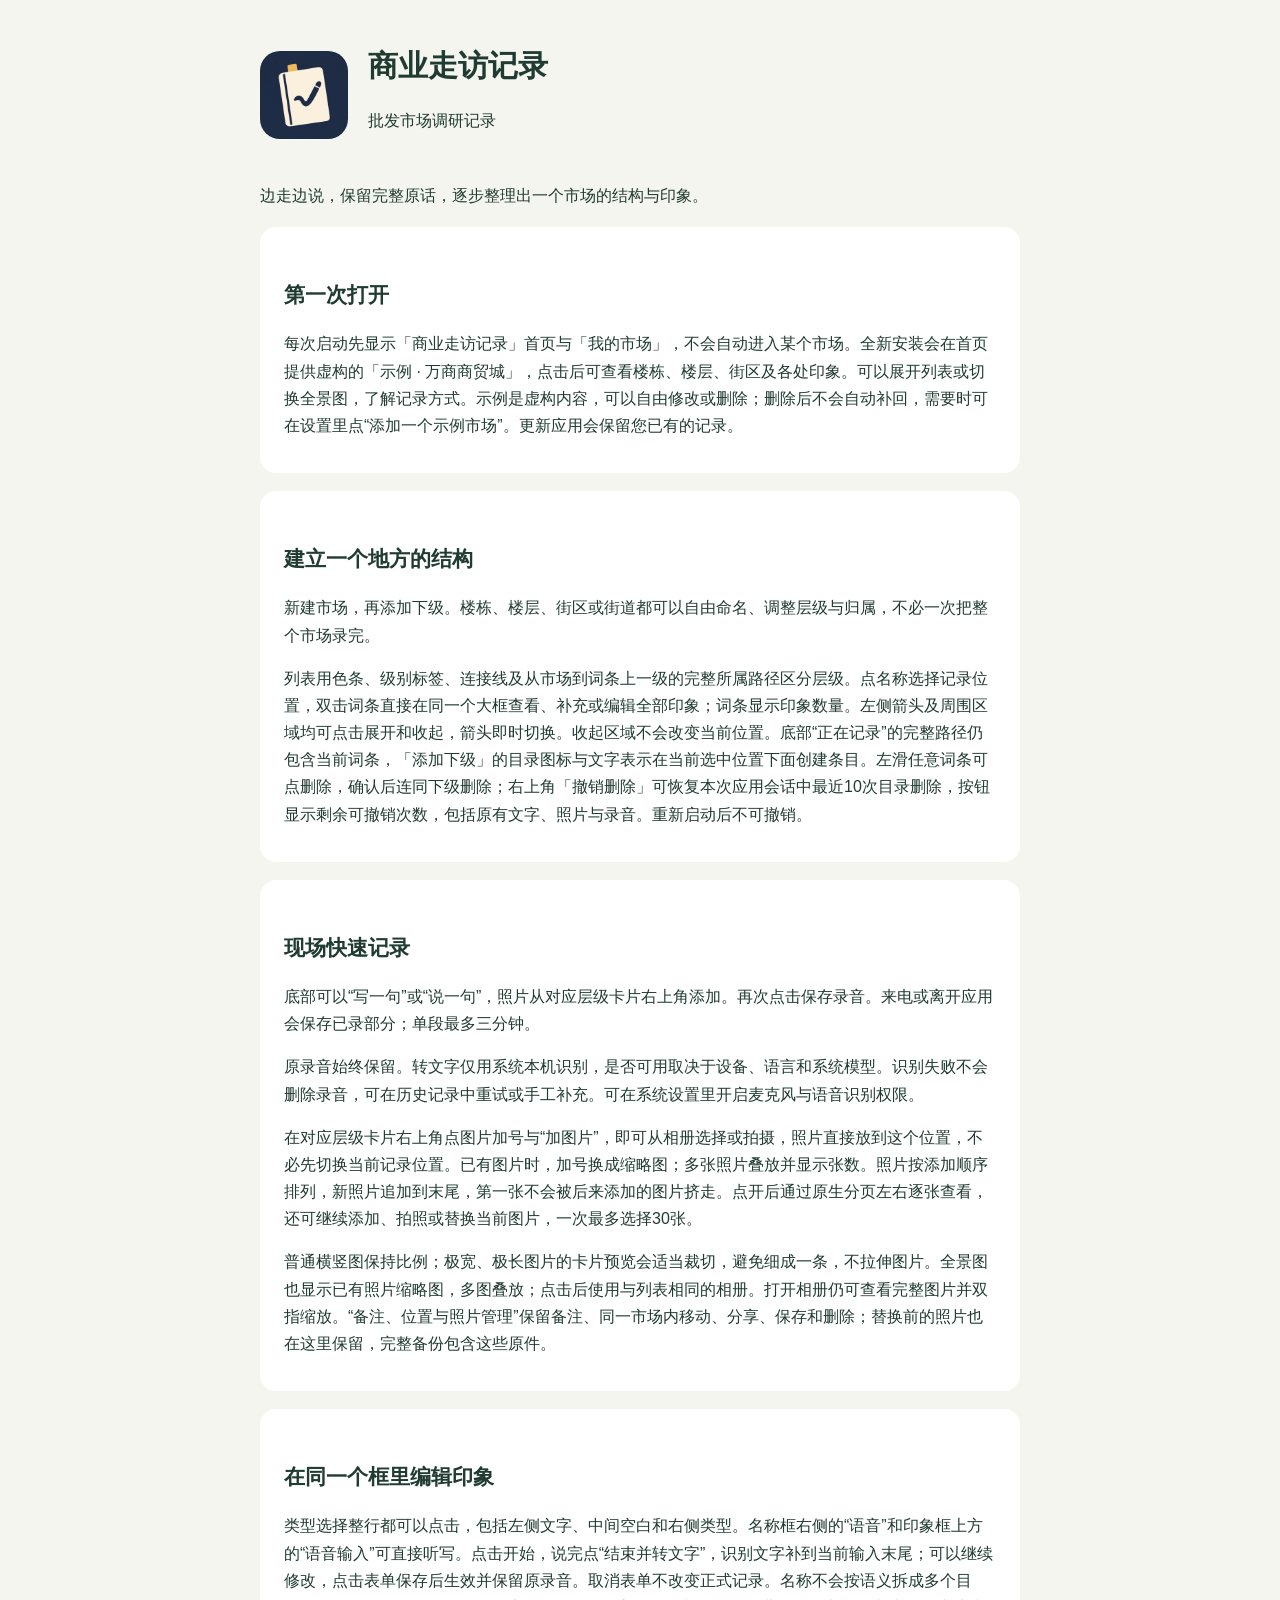
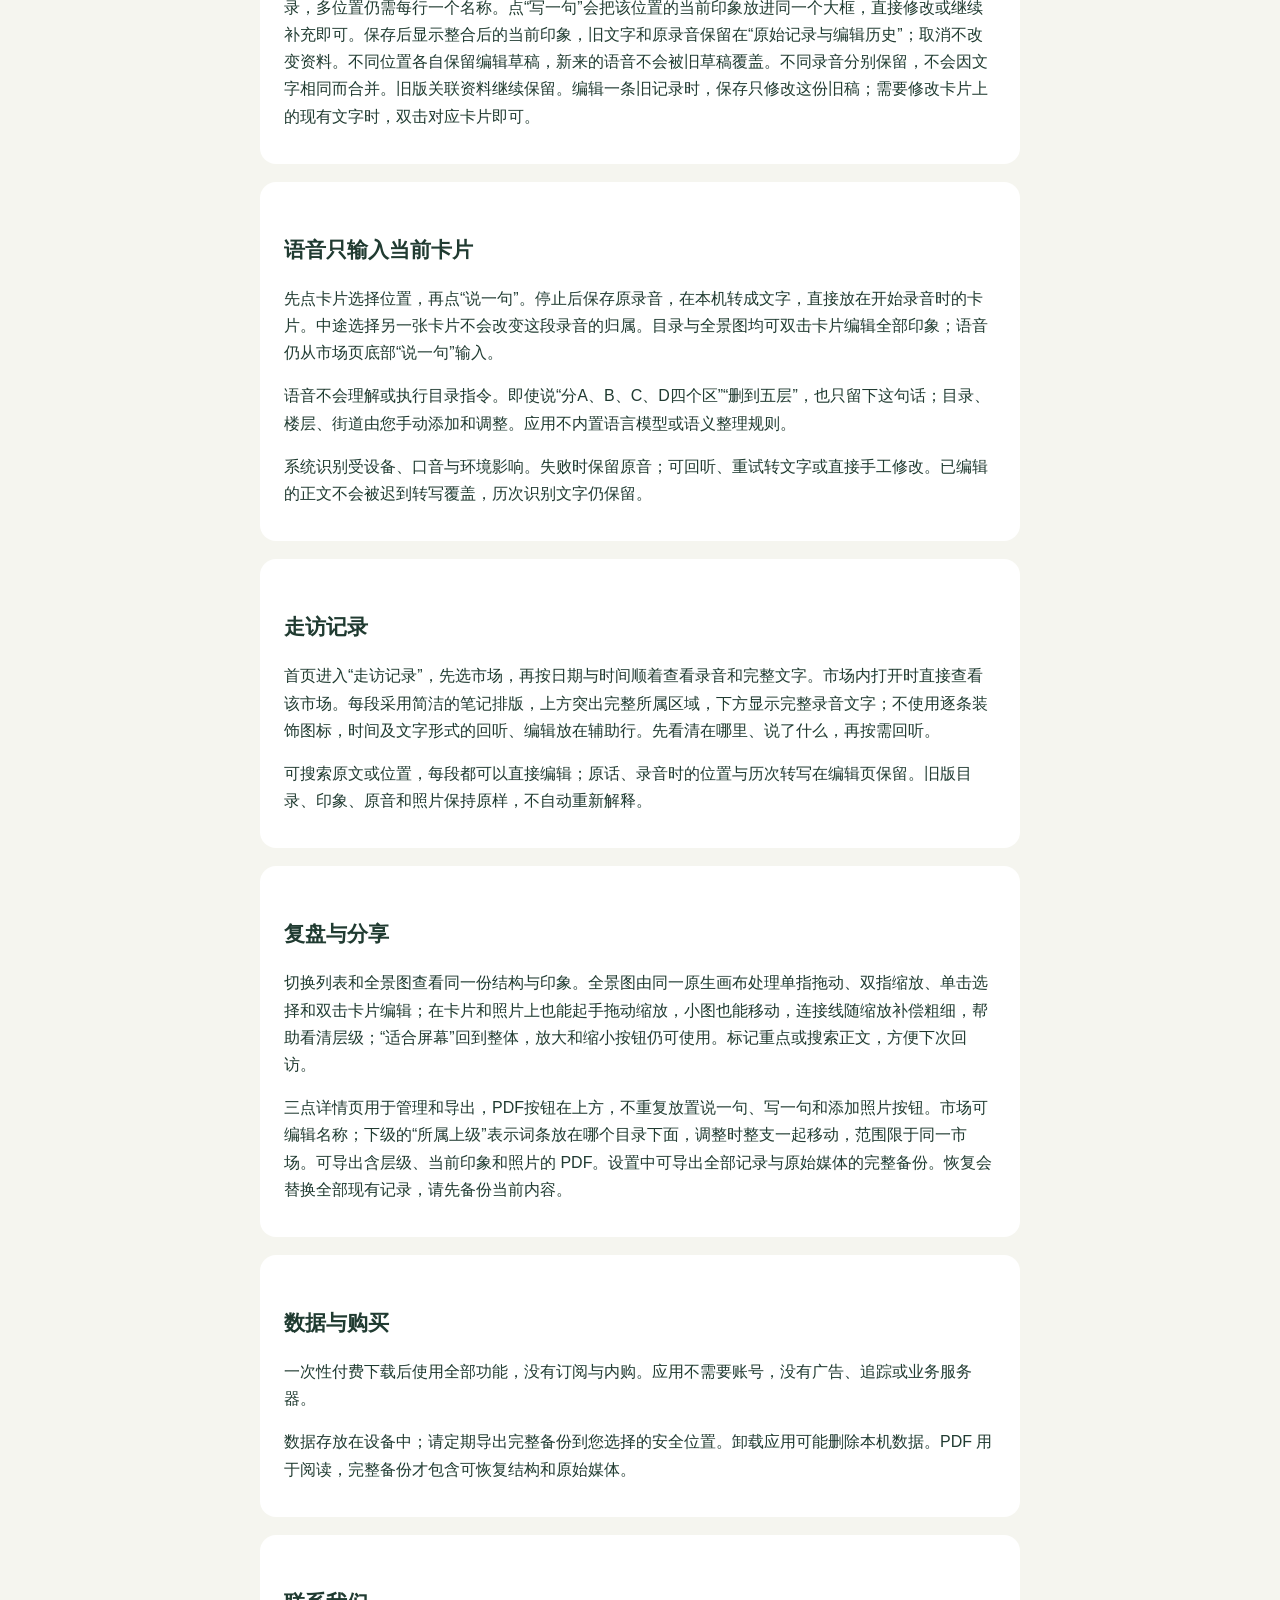
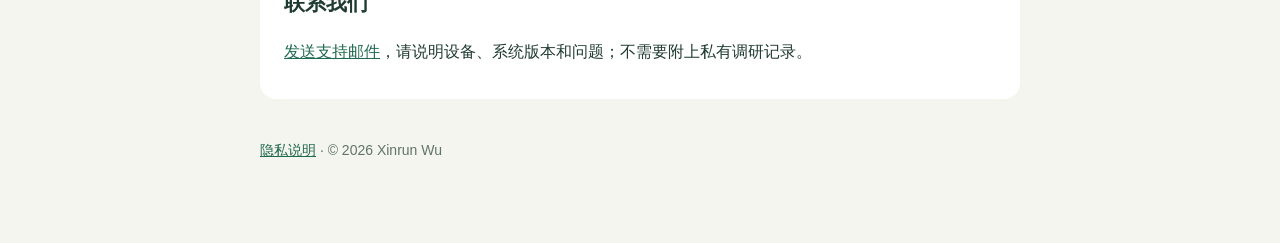
==== index.html @ 869dc079 "补充名称与印象表单语音输入说明" ====
<!doctype html><html lang="zh-Hans"><head><meta charset="utf-8"><meta name="viewport" content="width=device-width,initial-scale=1"><title>商业走访记录 — 使用帮助</title><link rel="icon" type="image/png" href="icon.png?v=29"><link rel="stylesheet" href="style.css"></head><body><header><img src="icon.png?v=29" alt="商业走访记录图标"><div><h1>商业走访记录</h1><p>批发市场调研记录</p></div></header><p>边走边说，保留完整原话，逐步整理出一个市场的结构与印象。</p><section><h2>第一次打开</h2><p>每次启动先显示「商业走访记录」首页与「我的市场」，不会自动进入某个市场。全新安装会在首页提供虚构的「示例 · 万商商贸城」，点击后可查看楼栋、楼层、街区及各处印象。可以展开列表或切换全景图，了解记录方式。示例是虚构内容，可以自由修改或删除；删除后不会自动补回，需要时可在设置里点“添加一个示例市场”。更新应用会保留您已有的记录。</p></section><section><h2>建立一个地方的结构</h2><p>新建市场，再添加下级。楼栋、楼层、街区或街道都可以自由命名、调整层级与归属，不必一次把整个市场录完。</p><p>列表用色条、级别标签、连接线及从市场到词条上一级的完整所属路径区分层级。点名称选择记录位置，双击词条直接在同一个大框查看、补充或编辑全部印象；词条显示印象数量。左侧箭头及周围区域均可点击展开和收起，箭头即时切换。收起区域不会改变当前位置。底部“正在记录”的完整路径仍包含当前词条，「添加下级」的目录图标与文字表示在当前选中位置下面创建条目。左滑任意词条可点删除，确认后连同下级删除；右上角「撤销删除」可恢复本次应用会话中最近10次目录删除，按钮显示剩余可撤销次数，包括原有文字、照片与录音。重新启动后不可撤销。</p></section><section><h2>现场快速记录</h2><p>底部可以“写一句”或“说一句”，照片从对应层级卡片右上角添加。再次点击保存录音。来电或离开应用会保存已录部分；单段最多三分钟。</p><p>原录音始终保留。转文字仅用系统本机识别，是否可用取决于设备、语言和系统模型。识别失败不会删除录音，可在历史记录中重试或手工补充。可在系统设置里开启麦克风与语音识别权限。</p><p>在对应层级卡片右上角点图片加号与“加图片”，即可从相册选择或拍摄，照片直接放到这个位置，不必先切换当前记录位置。已有图片时，加号换成缩略图；多张照片叠放并显示张数。照片按添加顺序排列，新照片追加到末尾，第一张不会被后来添加的图片挤走。点开后通过原生分页左右逐张查看，还可继续添加、拍照或替换当前图片，一次最多选择30张。</p><p>普通横竖图保持比例；极宽、极长图片的卡片预览会适当裁切，避免细成一条，不拉伸图片。全景图也显示已有照片缩略图，多图叠放；点击后使用与列表相同的相册。打开相册仍可查看完整图片并双指缩放。“备注、位置与照片管理”保留备注、同一市场内移动、分享、保存和删除；替换前的照片也在这里保留，完整备份包含这些原件。</p></section><section><h2>在同一个框里编辑印象</h2><p>类型选择整行都可以点击，包括左侧文字、中间空白和右侧类型。名称框右侧的“语音”和印象框上方的“语音输入”可直接听写。点击开始，说完点“结束并转文字”，识别文字补到当前输入末尾；可以继续修改，点击表单保存后生效并保留原录音。取消表单不改变正式记录。名称不会按语义拆成多个目录，多位置仍需每行一个名称。点“写一句”会把该位置的当前印象放进同一个大框，直接修改或继续补充即可。保存后显示整合后的当前印象，旧文字和原录音保留在“原始记录与编辑历史”；取消不改变资料。不同位置各自保留编辑草稿，新来的语音不会被旧草稿覆盖。不同录音分别保留，不会因文字相同而合并。旧版关联资料继续保留。编辑一条旧记录时，保存只修改这份旧稿；需要修改卡片上的现有文字时，双击对应卡片即可。</p></section><section><h2>语音只输入当前卡片</h2><p>先点卡片选择位置，再点“说一句”。停止后保存原录音，在本机转成文字，直接放在开始录音时的卡片。中途选择另一张卡片不会改变这段录音的归属。目录与全景图均可双击卡片编辑全部印象；语音仍从市场页底部“说一句”输入。</p><p>语音不会理解或执行目录指令。即使说“分A、B、C、D四个区”“删到五层”，也只留下这句话；目录、楼层、街道由您手动添加和调整。应用不内置语言模型或语义整理规则。</p><p>系统识别受设备、口音与环境影响。失败时保留原音；可回听、重试转文字或直接手工修改。已编辑的正文不会被迟到转写覆盖，历次识别文字仍保留。</p></section><section><h2>走访记录</h2><p>首页进入“走访记录”，先选市场，再按日期与时间顺着查看录音和完整文字。市场内打开时直接查看该市场。每段采用简洁的笔记排版，上方突出完整所属区域，下方显示完整录音文字；不使用逐条装饰图标，时间及文字形式的回听、编辑放在辅助行。先看清在哪里、说了什么，再按需回听。</p><p>可搜索原文或位置，每段都可以直接编辑；原话、录音时的位置与历次转写在编辑页保留。旧版目录、印象、原音和照片保持原样，不自动重新解释。</p></section><section><h2>复盘与分享</h2><p>切换列表和全景图查看同一份结构与印象。全景图由同一原生画布处理单指拖动、双指缩放、单击选择和双击卡片编辑；在卡片和照片上也能起手拖动缩放，小图也能移动，连接线随缩放补偿粗细，帮助看清层级；“适合屏幕”回到整体，放大和缩小按钮仍可使用。标记重点或搜索正文，方便下次回访。</p><p>三点详情页用于管理和导出，PDF按钮在上方，不重复放置说一句、写一句和添加照片按钮。市场可编辑名称；下级的“所属上级”表示词条放在哪个目录下面，调整时整支一起移动，范围限于同一市场。可导出含层级、当前印象和照片的 PDF。设置中可导出全部记录与原始媒体的完整备份。恢复会替换全部现有记录，请先备份当前内容。</p></section><section><h2>数据与购买</h2><p>一次性付费下载后使用全部功能，没有订阅与内购。应用不需要账号，没有广告、追踪或业务服务器。</p><p>数据存放在设备中；请定期导出完整备份到您选择的安全位置。卸载应用可能删除本机数据。PDF 用于阅读，完整备份才包含可恢复结构和原始媒体。</p></section><section><h2>联系我们</h2><p><a href="mailto:tillywong15@gmail.com">发送支持邮件</a>，请说明设备、系统版本和问题；不需要附上私有调研记录。</p></section><footer><a href="privacy.html">隐私说明</a> · © 2026 Xinrun Wu</footer></body></html>
---- style.css ----
:root{color-scheme:light dark;font-family:-apple-system,BlinkMacSystemFont,sans-serif;line-height:1.7;color:#203b31;background:#f5f5ef}body{max-width:760px;margin:0 auto;padding:40px 24px}header{display:flex;gap:20px;align-items:center;margin-bottom:32px}img{width:88px;height:88px;border-radius:20px}h1{font-size:30px;margin:0}h2{font-size:21px;margin-top:32px}a{color:#206a4f}section{padding:18px 24px;background:#fff;border-radius:16px;margin:18px 0}footer{font-size:14px;margin:40px 0;color:#617568}@media(prefers-color-scheme:dark){:root{color:#e6eee9;background:#13231c}section{background:#21352b}a{color:#a4d9bd}footer{color:#bacbbb}}@media(max-width:400px){body{padding:26px 18px}header{gap:12px}h1{font-size:26px}section{padding:16px}}
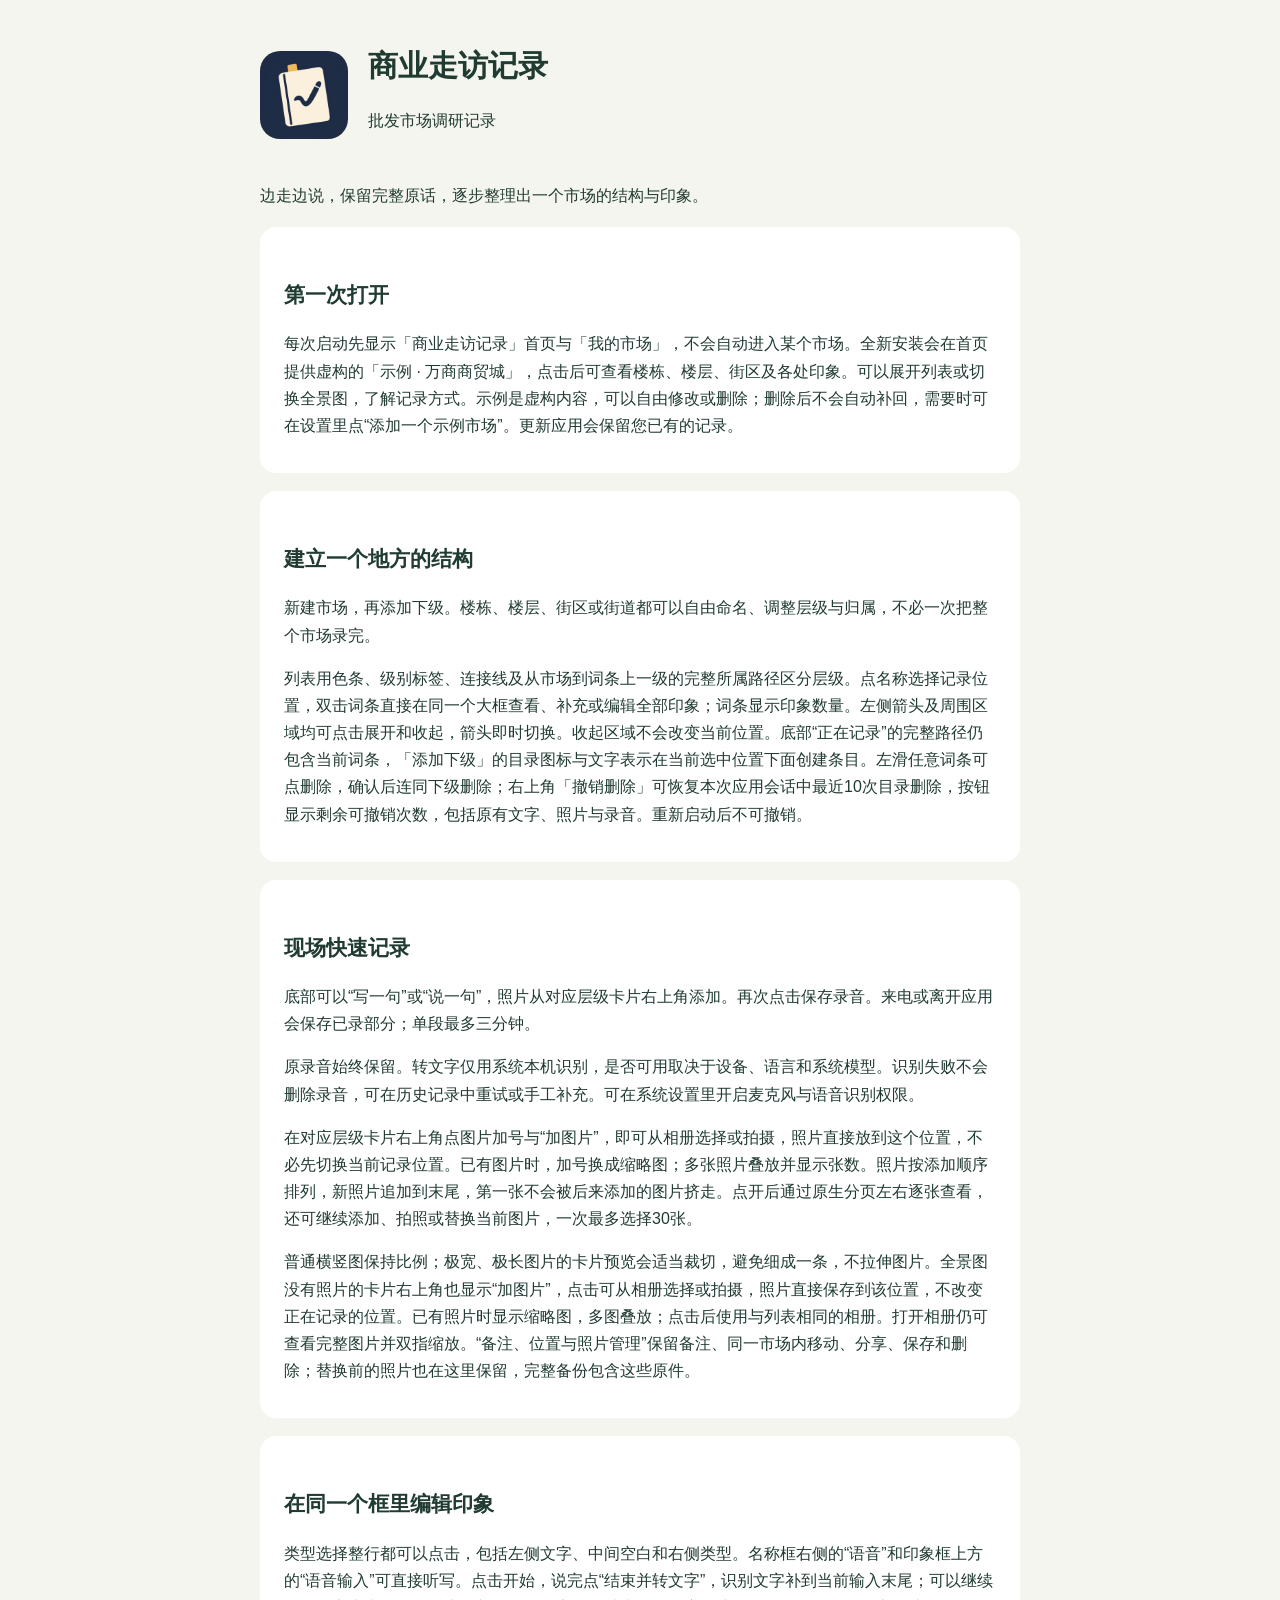
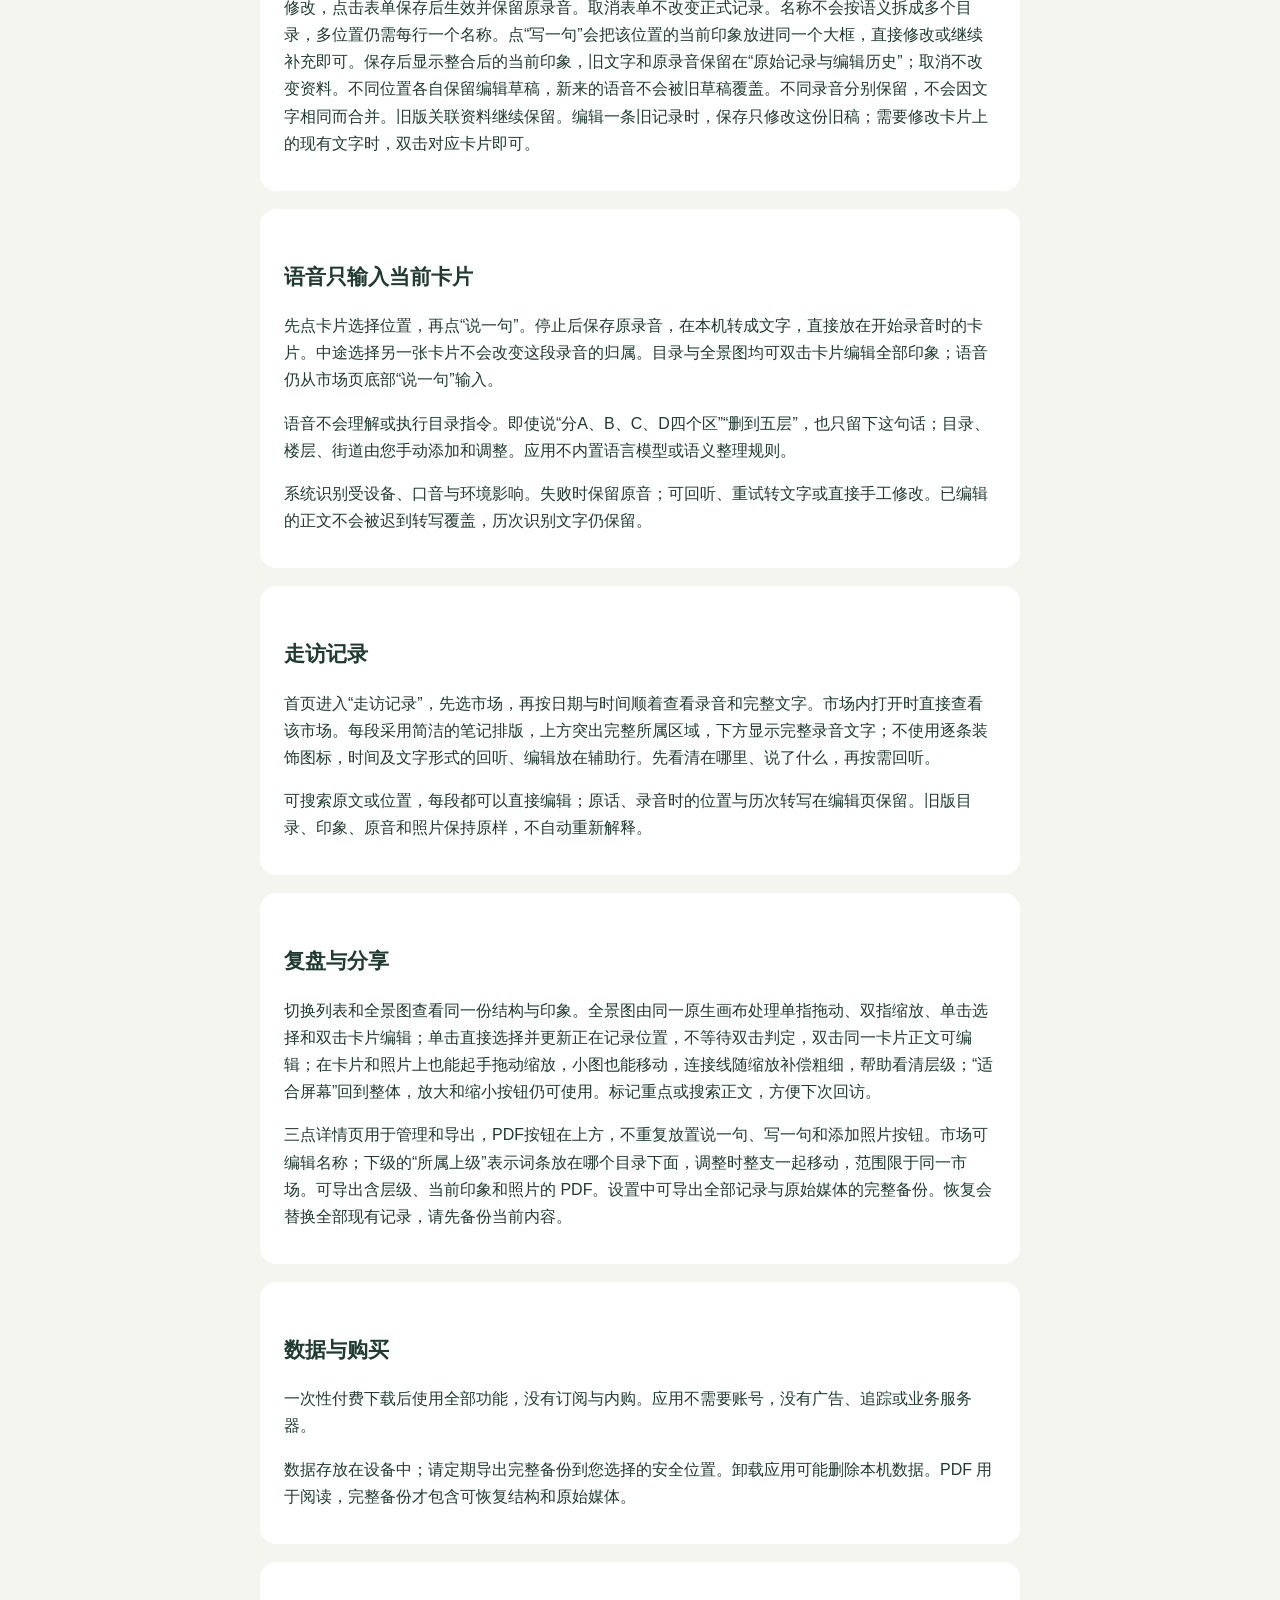
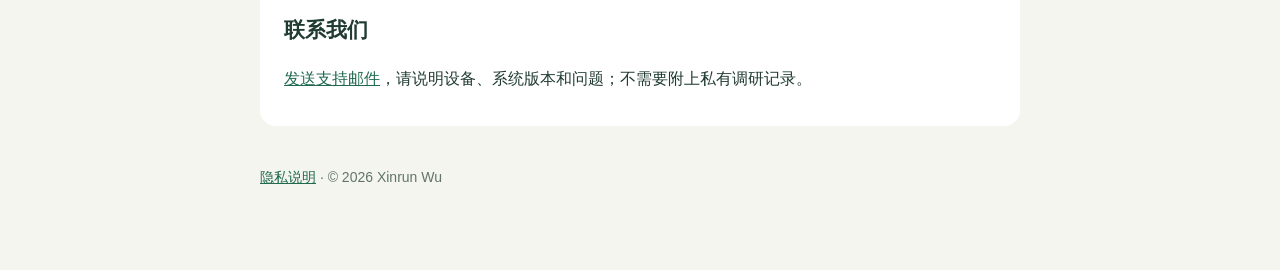
==== commit 9642b2ad: "补充全景空卡片加图与直接选择说明" ====
--- a/index.html
+++ b/index.html
@@ -1 +1 @@
-<!doctype html><html lang="zh-Hans"><head><meta charset="utf-8"><meta name="viewport" content="width=device-width,initial-scale=1"><title>商业走访记录 — 使用帮助</title><link rel="icon" type="image/png" href="icon.png?v=29"><link rel="stylesheet" href="style.css"></head><body><header><img src="icon.png?v=29" alt="商业走访记录图标"><div><h1>商业走访记录</h1><p>批发市场调研记录</p></div></header><p>边走边说，保留完整原话，逐步整理出一个市场的结构与印象。</p><section><h2>第一次打开</h2><p>每次启动先显示「商业走访记录」首页与「我的市场」，不会自动进入某个市场。全新安装会在首页提供虚构的「示例 · 万商商贸城」，点击后可查看楼栋、楼层、街区及各处印象。可以展开列表或切换全景图，了解记录方式。示例是虚构内容，可以自由修改或删除；删除后不会自动补回，需要时可在设置里点“添加一个示例市场”。更新应用会保留您已有的记录。</p></section><section><h2>建立一个地方的结构</h2><p>新建市场，再添加下级。楼栋、楼层、街区或街道都可以自由命名、调整层级与归属，不必一次把整个市场录完。</p><p>列表用色条、级别标签、连接线及从市场到词条上一级的完整所属路径区分层级。点名称选择记录位置，双击词条直接在同一个大框查看、补充或编辑全部印象；词条显示印象数量。左侧箭头及周围区域均可点击展开和收起，箭头即时切换。收起区域不会改变当前位置。底部“正在记录”的完整路径仍包含当前词条，「添加下级」的目录图标与文字表示在当前选中位置下面创建条目。左滑任意词条可点删除，确认后连同下级删除；右上角「撤销删除」可恢复本次应用会话中最近10次目录删除，按钮显示剩余可撤销次数，包括原有文字、照片与录音。重新启动后不可撤销。</p></section><section><h2>现场快速记录</h2><p>底部可以“写一句”或“说一句”，照片从对应层级卡片右上角添加。再次点击保存录音。来电或离开应用会保存已录部分；单段最多三分钟。</p><p>原录音始终保留。转文字仅用系统本机识别，是否可用取决于设备、语言和系统模型。识别失败不会删除录音，可在历史记录中重试或手工补充。可在系统设置里开启麦克风与语音识别权限。</p><p>在对应层级卡片右上角点图片加号与“加图片”，即可从相册选择或拍摄，照片直接放到这个位置，不必先切换当前记录位置。已有图片时，加号换成缩略图；多张照片叠放并显示张数。照片按添加顺序排列，新照片追加到末尾，第一张不会被后来添加的图片挤走。点开后通过原生分页左右逐张查看，还可继续添加、拍照或替换当前图片，一次最多选择30张。</p><p>普通横竖图保持比例；极宽、极长图片的卡片预览会适当裁切，避免细成一条，不拉伸图片。全景图也显示已有照片缩略图，多图叠放；点击后使用与列表相同的相册。打开相册仍可查看完整图片并双指缩放。“备注、位置与照片管理”保留备注、同一市场内移动、分享、保存和删除；替换前的照片也在这里保留，完整备份包含这些原件。</p></section><section><h2>在同一个框里编辑印象</h2><p>类型选择整行都可以点击，包括左侧文字、中间空白和右侧类型。名称框右侧的“语音”和印象框上方的“语音输入”可直接听写。点击开始，说完点“结束并转文字”，识别文字补到当前输入末尾；可以继续修改，点击表单保存后生效并保留原录音。取消表单不改变正式记录。名称不会按语义拆成多个目录，多位置仍需每行一个名称。点“写一句”会把该位置的当前印象放进同一个大框，直接修改或继续补充即可。保存后显示整合后的当前印象，旧文字和原录音保留在“原始记录与编辑历史”；取消不改变资料。不同位置各自保留编辑草稿，新来的语音不会被旧草稿覆盖。不同录音分别保留，不会因文字相同而合并。旧版关联资料继续保留。编辑一条旧记录时，保存只修改这份旧稿；需要修改卡片上的现有文字时，双击对应卡片即可。</p></section><section><h2>语音只输入当前卡片</h2><p>先点卡片选择位置，再点“说一句”。停止后保存原录音，在本机转成文字，直接放在开始录音时的卡片。中途选择另一张卡片不会改变这段录音的归属。目录与全景图均可双击卡片编辑全部印象；语音仍从市场页底部“说一句”输入。</p><p>语音不会理解或执行目录指令。即使说“分A、B、C、D四个区”“删到五层”，也只留下这句话；目录、楼层、街道由您手动添加和调整。应用不内置语言模型或语义整理规则。</p><p>系统识别受设备、口音与环境影响。失败时保留原音；可回听、重试转文字或直接手工修改。已编辑的正文不会被迟到转写覆盖，历次识别文字仍保留。</p></section><section><h2>走访记录</h2><p>首页进入“走访记录”，先选市场，再按日期与时间顺着查看录音和完整文字。市场内打开时直接查看该市场。每段采用简洁的笔记排版，上方突出完整所属区域，下方显示完整录音文字；不使用逐条装饰图标，时间及文字形式的回听、编辑放在辅助行。先看清在哪里、说了什么，再按需回听。</p><p>可搜索原文或位置，每段都可以直接编辑；原话、录音时的位置与历次转写在编辑页保留。旧版目录、印象、原音和照片保持原样，不自动重新解释。</p></section><section><h2>复盘与分享</h2><p>切换列表和全景图查看同一份结构与印象。全景图由同一原生画布处理单指拖动、双指缩放、单击选择和双击卡片编辑；在卡片和照片上也能起手拖动缩放，小图也能移动，连接线随缩放补偿粗细，帮助看清层级；“适合屏幕”回到整体，放大和缩小按钮仍可使用。标记重点或搜索正文，方便下次回访。</p><p>三点详情页用于管理和导出，PDF按钮在上方，不重复放置说一句、写一句和添加照片按钮。市场可编辑名称；下级的“所属上级”表示词条放在哪个目录下面，调整时整支一起移动，范围限于同一市场。可导出含层级、当前印象和照片的 PDF。设置中可导出全部记录与原始媒体的完整备份。恢复会替换全部现有记录，请先备份当前内容。</p></section><section><h2>数据与购买</h2><p>一次性付费下载后使用全部功能，没有订阅与内购。应用不需要账号，没有广告、追踪或业务服务器。</p><p>数据存放在设备中；请定期导出完整备份到您选择的安全位置。卸载应用可能删除本机数据。PDF 用于阅读，完整备份才包含可恢复结构和原始媒体。</p></section><section><h2>联系我们</h2><p><a href="mailto:tillywong15@gmail.com">发送支持邮件</a>，请说明设备、系统版本和问题；不需要附上私有调研记录。</p></section><footer><a href="privacy.html">隐私说明</a> · © 2026 Xinrun Wu</footer></body></html>
+<!doctype html><html lang="zh-Hans"><head><meta charset="utf-8"><meta name="viewport" content="width=device-width,initial-scale=1"><title>商业走访记录 — 使用帮助</title><link rel="icon" type="image/png" href="icon.png?v=29"><link rel="stylesheet" href="style.css"></head><body><header><img src="icon.png?v=29" alt="商业走访记录图标"><div><h1>商业走访记录</h1><p>批发市场调研记录</p></div></header><p>边走边说，保留完整原话，逐步整理出一个市场的结构与印象。</p><section><h2>第一次打开</h2><p>每次启动先显示「商业走访记录」首页与「我的市场」，不会自动进入某个市场。全新安装会在首页提供虚构的「示例 · 万商商贸城」，点击后可查看楼栋、楼层、街区及各处印象。可以展开列表或切换全景图，了解记录方式。示例是虚构内容，可以自由修改或删除；删除后不会自动补回，需要时可在设置里点“添加一个示例市场”。更新应用会保留您已有的记录。</p></section><section><h2>建立一个地方的结构</h2><p>新建市场，再添加下级。楼栋、楼层、街区或街道都可以自由命名、调整层级与归属，不必一次把整个市场录完。</p><p>列表用色条、级别标签、连接线及从市场到词条上一级的完整所属路径区分层级。点名称选择记录位置，双击词条直接在同一个大框查看、补充或编辑全部印象；词条显示印象数量。左侧箭头及周围区域均可点击展开和收起，箭头即时切换。收起区域不会改变当前位置。底部“正在记录”的完整路径仍包含当前词条，「添加下级」的目录图标与文字表示在当前选中位置下面创建条目。左滑任意词条可点删除，确认后连同下级删除；右上角「撤销删除」可恢复本次应用会话中最近10次目录删除，按钮显示剩余可撤销次数，包括原有文字、照片与录音。重新启动后不可撤销。</p></section><section><h2>现场快速记录</h2><p>底部可以“写一句”或“说一句”，照片从对应层级卡片右上角添加。再次点击保存录音。来电或离开应用会保存已录部分；单段最多三分钟。</p><p>原录音始终保留。转文字仅用系统本机识别，是否可用取决于设备、语言和系统模型。识别失败不会删除录音，可在历史记录中重试或手工补充。可在系统设置里开启麦克风与语音识别权限。</p><p>在对应层级卡片右上角点图片加号与“加图片”，即可从相册选择或拍摄，照片直接放到这个位置，不必先切换当前记录位置。已有图片时，加号换成缩略图；多张照片叠放并显示张数。照片按添加顺序排列，新照片追加到末尾，第一张不会被后来添加的图片挤走。点开后通过原生分页左右逐张查看，还可继续添加、拍照或替换当前图片，一次最多选择30张。</p><p>普通横竖图保持比例；极宽、极长图片的卡片预览会适当裁切，避免细成一条，不拉伸图片。全景图没有照片的卡片右上角也显示“加图片”，点击可从相册选择或拍摄，照片直接保存到该位置，不改变正在记录的位置。已有照片时显示缩略图，多图叠放；点击后使用与列表相同的相册。打开相册仍可查看完整图片并双指缩放。“备注、位置与照片管理”保留备注、同一市场内移动、分享、保存和删除；替换前的照片也在这里保留，完整备份包含这些原件。</p></section><section><h2>在同一个框里编辑印象</h2><p>类型选择整行都可以点击，包括左侧文字、中间空白和右侧类型。名称框右侧的“语音”和印象框上方的“语音输入”可直接听写。点击开始，说完点“结束并转文字”，识别文字补到当前输入末尾；可以继续修改，点击表单保存后生效并保留原录音。取消表单不改变正式记录。名称不会按语义拆成多个目录，多位置仍需每行一个名称。点“写一句”会把该位置的当前印象放进同一个大框，直接修改或继续补充即可。保存后显示整合后的当前印象，旧文字和原录音保留在“原始记录与编辑历史”；取消不改变资料。不同位置各自保留编辑草稿，新来的语音不会被旧草稿覆盖。不同录音分别保留，不会因文字相同而合并。旧版关联资料继续保留。编辑一条旧记录时，保存只修改这份旧稿；需要修改卡片上的现有文字时，双击对应卡片即可。</p></section><section><h2>语音只输入当前卡片</h2><p>先点卡片选择位置，再点“说一句”。停止后保存原录音，在本机转成文字，直接放在开始录音时的卡片。中途选择另一张卡片不会改变这段录音的归属。目录与全景图均可双击卡片编辑全部印象；语音仍从市场页底部“说一句”输入。</p><p>语音不会理解或执行目录指令。即使说“分A、B、C、D四个区”“删到五层”，也只留下这句话；目录、楼层、街道由您手动添加和调整。应用不内置语言模型或语义整理规则。</p><p>系统识别受设备、口音与环境影响。失败时保留原音；可回听、重试转文字或直接手工修改。已编辑的正文不会被迟到转写覆盖，历次识别文字仍保留。</p></section><section><h2>走访记录</h2><p>首页进入“走访记录”，先选市场，再按日期与时间顺着查看录音和完整文字。市场内打开时直接查看该市场。每段采用简洁的笔记排版，上方突出完整所属区域，下方显示完整录音文字；不使用逐条装饰图标，时间及文字形式的回听、编辑放在辅助行。先看清在哪里、说了什么，再按需回听。</p><p>可搜索原文或位置，每段都可以直接编辑；原话、录音时的位置与历次转写在编辑页保留。旧版目录、印象、原音和照片保持原样，不自动重新解释。</p></section><section><h2>复盘与分享</h2><p>切换列表和全景图查看同一份结构与印象。全景图由同一原生画布处理单指拖动、双指缩放、单击选择和双击卡片编辑；单击直接选择并更新正在记录位置，不等待双击判定，双击同一卡片正文可编辑；在卡片和照片上也能起手拖动缩放，小图也能移动，连接线随缩放补偿粗细，帮助看清层级；“适合屏幕”回到整体，放大和缩小按钮仍可使用。标记重点或搜索正文，方便下次回访。</p><p>三点详情页用于管理和导出，PDF按钮在上方，不重复放置说一句、写一句和添加照片按钮。市场可编辑名称；下级的“所属上级”表示词条放在哪个目录下面，调整时整支一起移动，范围限于同一市场。可导出含层级、当前印象和照片的 PDF。设置中可导出全部记录与原始媒体的完整备份。恢复会替换全部现有记录，请先备份当前内容。</p></section><section><h2>数据与购买</h2><p>一次性付费下载后使用全部功能，没有订阅与内购。应用不需要账号，没有广告、追踪或业务服务器。</p><p>数据存放在设备中；请定期导出完整备份到您选择的安全位置。卸载应用可能删除本机数据。PDF 用于阅读，完整备份才包含可恢复结构和原始媒体。</p></section><section><h2>联系我们</h2><p><a href="mailto:tillywong15@gmail.com">发送支持邮件</a>，请说明设备、系统版本和问题；不需要附上私有调研记录。</p></section><footer><a href="privacy.html">隐私说明</a> · © 2026 Xinrun Wu</footer></body></html>
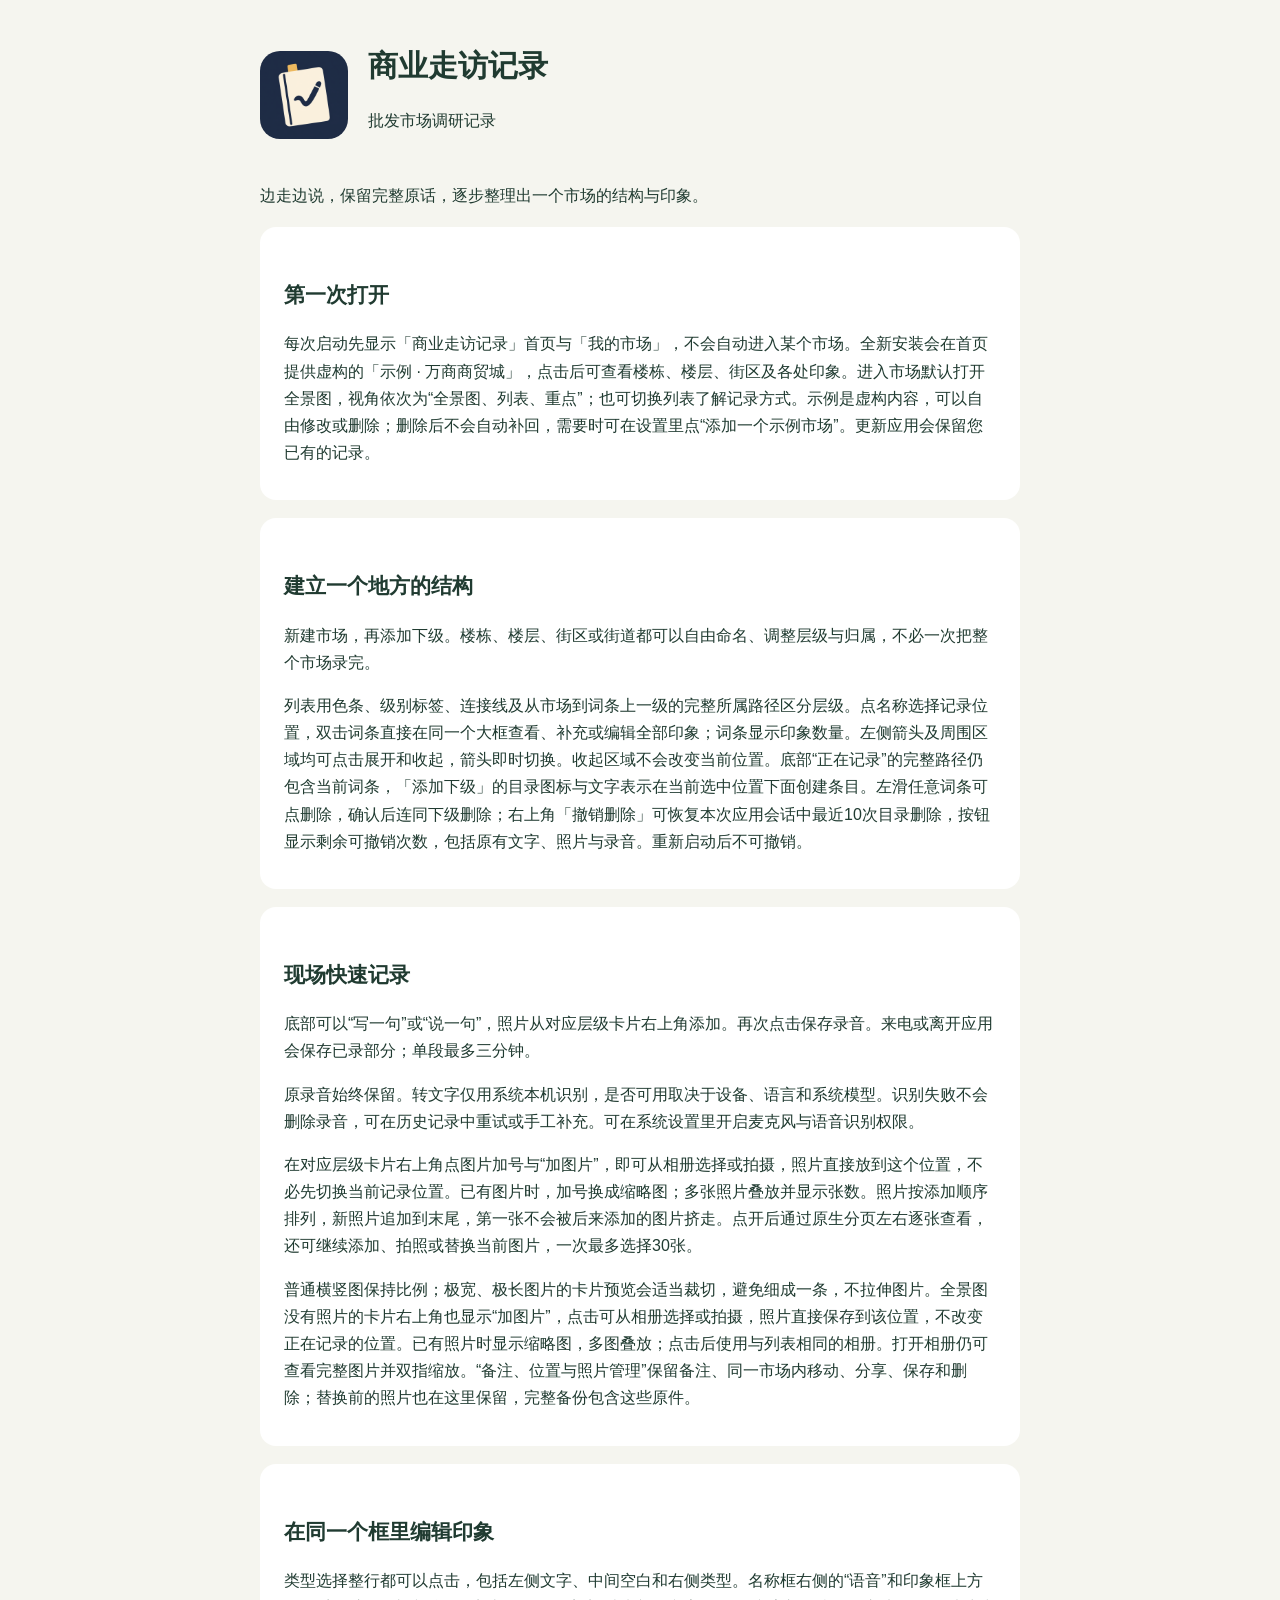
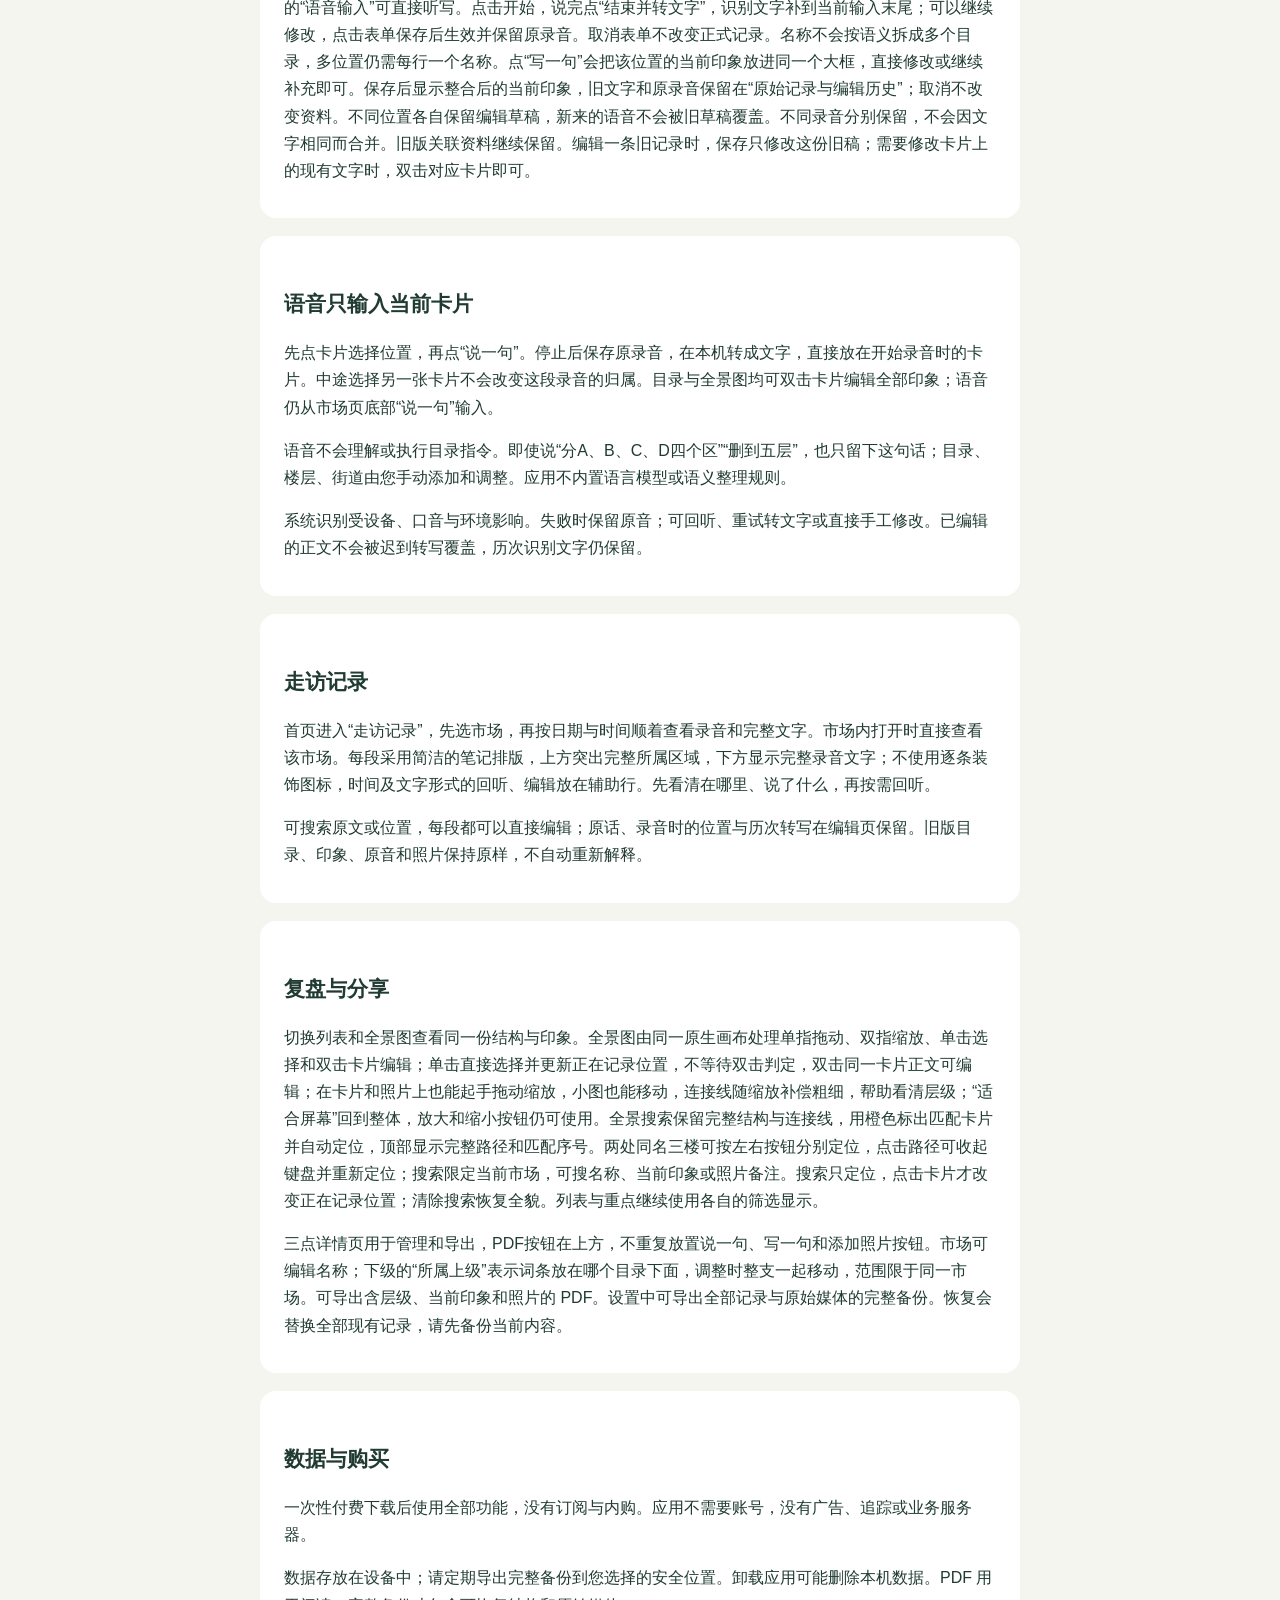
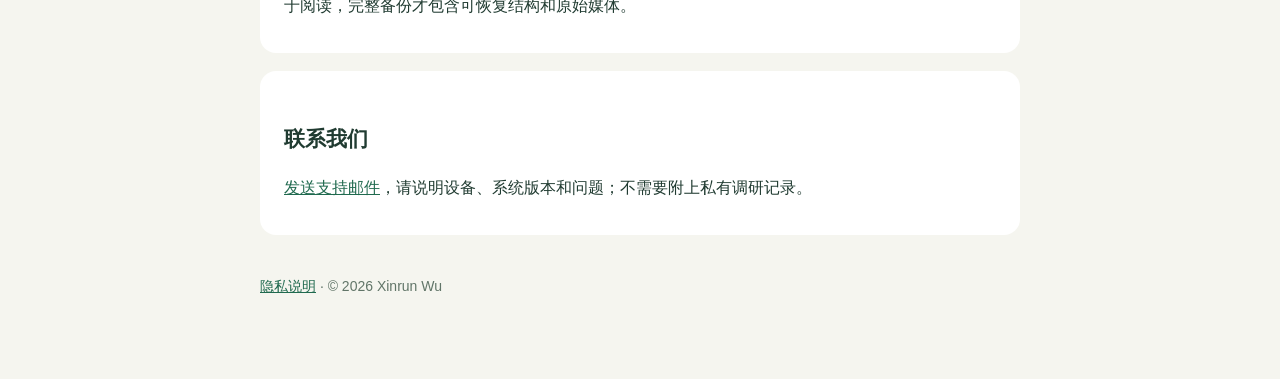
==== commit 6a570c0c: "说明全景优先入口与图内搜索定位" ====
--- a/index.html
+++ b/index.html
@@ -1 +1 @@
-<!doctype html><html lang="zh-Hans"><head><meta charset="utf-8"><meta name="viewport" content="width=device-width,initial-scale=1"><title>商业走访记录 — 使用帮助</title><link rel="icon" type="image/png" href="icon.png?v=29"><link rel="stylesheet" href="style.css"></head><body><header><img src="icon.png?v=29" alt="商业走访记录图标"><div><h1>商业走访记录</h1><p>批发市场调研记录</p></div></header><p>边走边说，保留完整原话，逐步整理出一个市场的结构与印象。</p><section><h2>第一次打开</h2><p>每次启动先显示「商业走访记录」首页与「我的市场」，不会自动进入某个市场。全新安装会在首页提供虚构的「示例 · 万商商贸城」，点击后可查看楼栋、楼层、街区及各处印象。可以展开列表或切换全景图，了解记录方式。示例是虚构内容，可以自由修改或删除；删除后不会自动补回，需要时可在设置里点“添加一个示例市场”。更新应用会保留您已有的记录。</p></section><section><h2>建立一个地方的结构</h2><p>新建市场，再添加下级。楼栋、楼层、街区或街道都可以自由命名、调整层级与归属，不必一次把整个市场录完。</p><p>列表用色条、级别标签、连接线及从市场到词条上一级的完整所属路径区分层级。点名称选择记录位置，双击词条直接在同一个大框查看、补充或编辑全部印象；词条显示印象数量。左侧箭头及周围区域均可点击展开和收起，箭头即时切换。收起区域不会改变当前位置。底部“正在记录”的完整路径仍包含当前词条，「添加下级」的目录图标与文字表示在当前选中位置下面创建条目。左滑任意词条可点删除，确认后连同下级删除；右上角「撤销删除」可恢复本次应用会话中最近10次目录删除，按钮显示剩余可撤销次数，包括原有文字、照片与录音。重新启动后不可撤销。</p></section><section><h2>现场快速记录</h2><p>底部可以“写一句”或“说一句”，照片从对应层级卡片右上角添加。再次点击保存录音。来电或离开应用会保存已录部分；单段最多三分钟。</p><p>原录音始终保留。转文字仅用系统本机识别，是否可用取决于设备、语言和系统模型。识别失败不会删除录音，可在历史记录中重试或手工补充。可在系统设置里开启麦克风与语音识别权限。</p><p>在对应层级卡片右上角点图片加号与“加图片”，即可从相册选择或拍摄，照片直接放到这个位置，不必先切换当前记录位置。已有图片时，加号换成缩略图；多张照片叠放并显示张数。照片按添加顺序排列，新照片追加到末尾，第一张不会被后来添加的图片挤走。点开后通过原生分页左右逐张查看，还可继续添加、拍照或替换当前图片，一次最多选择30张。</p><p>普通横竖图保持比例；极宽、极长图片的卡片预览会适当裁切，避免细成一条，不拉伸图片。全景图没有照片的卡片右上角也显示“加图片”，点击可从相册选择或拍摄，照片直接保存到该位置，不改变正在记录的位置。已有照片时显示缩略图，多图叠放；点击后使用与列表相同的相册。打开相册仍可查看完整图片并双指缩放。“备注、位置与照片管理”保留备注、同一市场内移动、分享、保存和删除；替换前的照片也在这里保留，完整备份包含这些原件。</p></section><section><h2>在同一个框里编辑印象</h2><p>类型选择整行都可以点击，包括左侧文字、中间空白和右侧类型。名称框右侧的“语音”和印象框上方的“语音输入”可直接听写。点击开始，说完点“结束并转文字”，识别文字补到当前输入末尾；可以继续修改，点击表单保存后生效并保留原录音。取消表单不改变正式记录。名称不会按语义拆成多个目录，多位置仍需每行一个名称。点“写一句”会把该位置的当前印象放进同一个大框，直接修改或继续补充即可。保存后显示整合后的当前印象，旧文字和原录音保留在“原始记录与编辑历史”；取消不改变资料。不同位置各自保留编辑草稿，新来的语音不会被旧草稿覆盖。不同录音分别保留，不会因文字相同而合并。旧版关联资料继续保留。编辑一条旧记录时，保存只修改这份旧稿；需要修改卡片上的现有文字时，双击对应卡片即可。</p></section><section><h2>语音只输入当前卡片</h2><p>先点卡片选择位置，再点“说一句”。停止后保存原录音，在本机转成文字，直接放在开始录音时的卡片。中途选择另一张卡片不会改变这段录音的归属。目录与全景图均可双击卡片编辑全部印象；语音仍从市场页底部“说一句”输入。</p><p>语音不会理解或执行目录指令。即使说“分A、B、C、D四个区”“删到五层”，也只留下这句话；目录、楼层、街道由您手动添加和调整。应用不内置语言模型或语义整理规则。</p><p>系统识别受设备、口音与环境影响。失败时保留原音；可回听、重试转文字或直接手工修改。已编辑的正文不会被迟到转写覆盖，历次识别文字仍保留。</p></section><section><h2>走访记录</h2><p>首页进入“走访记录”，先选市场，再按日期与时间顺着查看录音和完整文字。市场内打开时直接查看该市场。每段采用简洁的笔记排版，上方突出完整所属区域，下方显示完整录音文字；不使用逐条装饰图标，时间及文字形式的回听、编辑放在辅助行。先看清在哪里、说了什么，再按需回听。</p><p>可搜索原文或位置，每段都可以直接编辑；原话、录音时的位置与历次转写在编辑页保留。旧版目录、印象、原音和照片保持原样，不自动重新解释。</p></section><section><h2>复盘与分享</h2><p>切换列表和全景图查看同一份结构与印象。全景图由同一原生画布处理单指拖动、双指缩放、单击选择和双击卡片编辑；单击直接选择并更新正在记录位置，不等待双击判定，双击同一卡片正文可编辑；在卡片和照片上也能起手拖动缩放，小图也能移动，连接线随缩放补偿粗细，帮助看清层级；“适合屏幕”回到整体，放大和缩小按钮仍可使用。标记重点或搜索正文，方便下次回访。</p><p>三点详情页用于管理和导出，PDF按钮在上方，不重复放置说一句、写一句和添加照片按钮。市场可编辑名称；下级的“所属上级”表示词条放在哪个目录下面，调整时整支一起移动，范围限于同一市场。可导出含层级、当前印象和照片的 PDF。设置中可导出全部记录与原始媒体的完整备份。恢复会替换全部现有记录，请先备份当前内容。</p></section><section><h2>数据与购买</h2><p>一次性付费下载后使用全部功能，没有订阅与内购。应用不需要账号，没有广告、追踪或业务服务器。</p><p>数据存放在设备中；请定期导出完整备份到您选择的安全位置。卸载应用可能删除本机数据。PDF 用于阅读，完整备份才包含可恢复结构和原始媒体。</p></section><section><h2>联系我们</h2><p><a href="mailto:tillywong15@gmail.com">发送支持邮件</a>，请说明设备、系统版本和问题；不需要附上私有调研记录。</p></section><footer><a href="privacy.html">隐私说明</a> · © 2026 Xinrun Wu</footer></body></html>
+<!doctype html><html lang="zh-Hans"><head><meta charset="utf-8"><meta name="viewport" content="width=device-width,initial-scale=1"><title>商业走访记录 — 使用帮助</title><link rel="icon" type="image/png" href="icon.png?v=29"><link rel="stylesheet" href="style.css"></head><body><header><img src="icon.png?v=29" alt="商业走访记录图标"><div><h1>商业走访记录</h1><p>批发市场调研记录</p></div></header><p>边走边说，保留完整原话，逐步整理出一个市场的结构与印象。</p><section><h2>第一次打开</h2><p>每次启动先显示「商业走访记录」首页与「我的市场」，不会自动进入某个市场。全新安装会在首页提供虚构的「示例 · 万商商贸城」，点击后可查看楼栋、楼层、街区及各处印象。进入市场默认打开全景图，视角依次为“全景图、列表、重点”；也可切换列表了解记录方式。示例是虚构内容，可以自由修改或删除；删除后不会自动补回，需要时可在设置里点“添加一个示例市场”。更新应用会保留您已有的记录。</p></section><section><h2>建立一个地方的结构</h2><p>新建市场，再添加下级。楼栋、楼层、街区或街道都可以自由命名、调整层级与归属，不必一次把整个市场录完。</p><p>列表用色条、级别标签、连接线及从市场到词条上一级的完整所属路径区分层级。点名称选择记录位置，双击词条直接在同一个大框查看、补充或编辑全部印象；词条显示印象数量。左侧箭头及周围区域均可点击展开和收起，箭头即时切换。收起区域不会改变当前位置。底部“正在记录”的完整路径仍包含当前词条，「添加下级」的目录图标与文字表示在当前选中位置下面创建条目。左滑任意词条可点删除，确认后连同下级删除；右上角「撤销删除」可恢复本次应用会话中最近10次目录删除，按钮显示剩余可撤销次数，包括原有文字、照片与录音。重新启动后不可撤销。</p></section><section><h2>现场快速记录</h2><p>底部可以“写一句”或“说一句”，照片从对应层级卡片右上角添加。再次点击保存录音。来电或离开应用会保存已录部分；单段最多三分钟。</p><p>原录音始终保留。转文字仅用系统本机识别，是否可用取决于设备、语言和系统模型。识别失败不会删除录音，可在历史记录中重试或手工补充。可在系统设置里开启麦克风与语音识别权限。</p><p>在对应层级卡片右上角点图片加号与“加图片”，即可从相册选择或拍摄，照片直接放到这个位置，不必先切换当前记录位置。已有图片时，加号换成缩略图；多张照片叠放并显示张数。照片按添加顺序排列，新照片追加到末尾，第一张不会被后来添加的图片挤走。点开后通过原生分页左右逐张查看，还可继续添加、拍照或替换当前图片，一次最多选择30张。</p><p>普通横竖图保持比例；极宽、极长图片的卡片预览会适当裁切，避免细成一条，不拉伸图片。全景图没有照片的卡片右上角也显示“加图片”，点击可从相册选择或拍摄，照片直接保存到该位置，不改变正在记录的位置。已有照片时显示缩略图，多图叠放；点击后使用与列表相同的相册。打开相册仍可查看完整图片并双指缩放。“备注、位置与照片管理”保留备注、同一市场内移动、分享、保存和删除；替换前的照片也在这里保留，完整备份包含这些原件。</p></section><section><h2>在同一个框里编辑印象</h2><p>类型选择整行都可以点击，包括左侧文字、中间空白和右侧类型。名称框右侧的“语音”和印象框上方的“语音输入”可直接听写。点击开始，说完点“结束并转文字”，识别文字补到当前输入末尾；可以继续修改，点击表单保存后生效并保留原录音。取消表单不改变正式记录。名称不会按语义拆成多个目录，多位置仍需每行一个名称。点“写一句”会把该位置的当前印象放进同一个大框，直接修改或继续补充即可。保存后显示整合后的当前印象，旧文字和原录音保留在“原始记录与编辑历史”；取消不改变资料。不同位置各自保留编辑草稿，新来的语音不会被旧草稿覆盖。不同录音分别保留，不会因文字相同而合并。旧版关联资料继续保留。编辑一条旧记录时，保存只修改这份旧稿；需要修改卡片上的现有文字时，双击对应卡片即可。</p></section><section><h2>语音只输入当前卡片</h2><p>先点卡片选择位置，再点“说一句”。停止后保存原录音，在本机转成文字，直接放在开始录音时的卡片。中途选择另一张卡片不会改变这段录音的归属。目录与全景图均可双击卡片编辑全部印象；语音仍从市场页底部“说一句”输入。</p><p>语音不会理解或执行目录指令。即使说“分A、B、C、D四个区”“删到五层”，也只留下这句话；目录、楼层、街道由您手动添加和调整。应用不内置语言模型或语义整理规则。</p><p>系统识别受设备、口音与环境影响。失败时保留原音；可回听、重试转文字或直接手工修改。已编辑的正文不会被迟到转写覆盖，历次识别文字仍保留。</p></section><section><h2>走访记录</h2><p>首页进入“走访记录”，先选市场，再按日期与时间顺着查看录音和完整文字。市场内打开时直接查看该市场。每段采用简洁的笔记排版，上方突出完整所属区域，下方显示完整录音文字；不使用逐条装饰图标，时间及文字形式的回听、编辑放在辅助行。先看清在哪里、说了什么，再按需回听。</p><p>可搜索原文或位置，每段都可以直接编辑；原话、录音时的位置与历次转写在编辑页保留。旧版目录、印象、原音和照片保持原样，不自动重新解释。</p></section><section><h2>复盘与分享</h2><p>切换列表和全景图查看同一份结构与印象。全景图由同一原生画布处理单指拖动、双指缩放、单击选择和双击卡片编辑；单击直接选择并更新正在记录位置，不等待双击判定，双击同一卡片正文可编辑；在卡片和照片上也能起手拖动缩放，小图也能移动，连接线随缩放补偿粗细，帮助看清层级；“适合屏幕”回到整体，放大和缩小按钮仍可使用。全景搜索保留完整结构与连接线，用橙色标出匹配卡片并自动定位，顶部显示完整路径和匹配序号。两处同名三楼可按左右按钮分别定位，点击路径可收起键盘并重新定位；搜索限定当前市场，可搜名称、当前印象或照片备注。搜索只定位，点击卡片才改变正在记录位置；清除搜索恢复全貌。列表与重点继续使用各自的筛选显示。</p><p>三点详情页用于管理和导出，PDF按钮在上方，不重复放置说一句、写一句和添加照片按钮。市场可编辑名称；下级的“所属上级”表示词条放在哪个目录下面，调整时整支一起移动，范围限于同一市场。可导出含层级、当前印象和照片的 PDF。设置中可导出全部记录与原始媒体的完整备份。恢复会替换全部现有记录，请先备份当前内容。</p></section><section><h2>数据与购买</h2><p>一次性付费下载后使用全部功能，没有订阅与内购。应用不需要账号，没有广告、追踪或业务服务器。</p><p>数据存放在设备中；请定期导出完整备份到您选择的安全位置。卸载应用可能删除本机数据。PDF 用于阅读，完整备份才包含可恢复结构和原始媒体。</p></section><section><h2>联系我们</h2><p><a href="mailto:tillywong15@gmail.com">发送支持邮件</a>，请说明设备、系统版本和问题；不需要附上私有调研记录。</p></section><footer><a href="privacy.html">隐私说明</a> · © 2026 Xinrun Wu</footer></body></html>
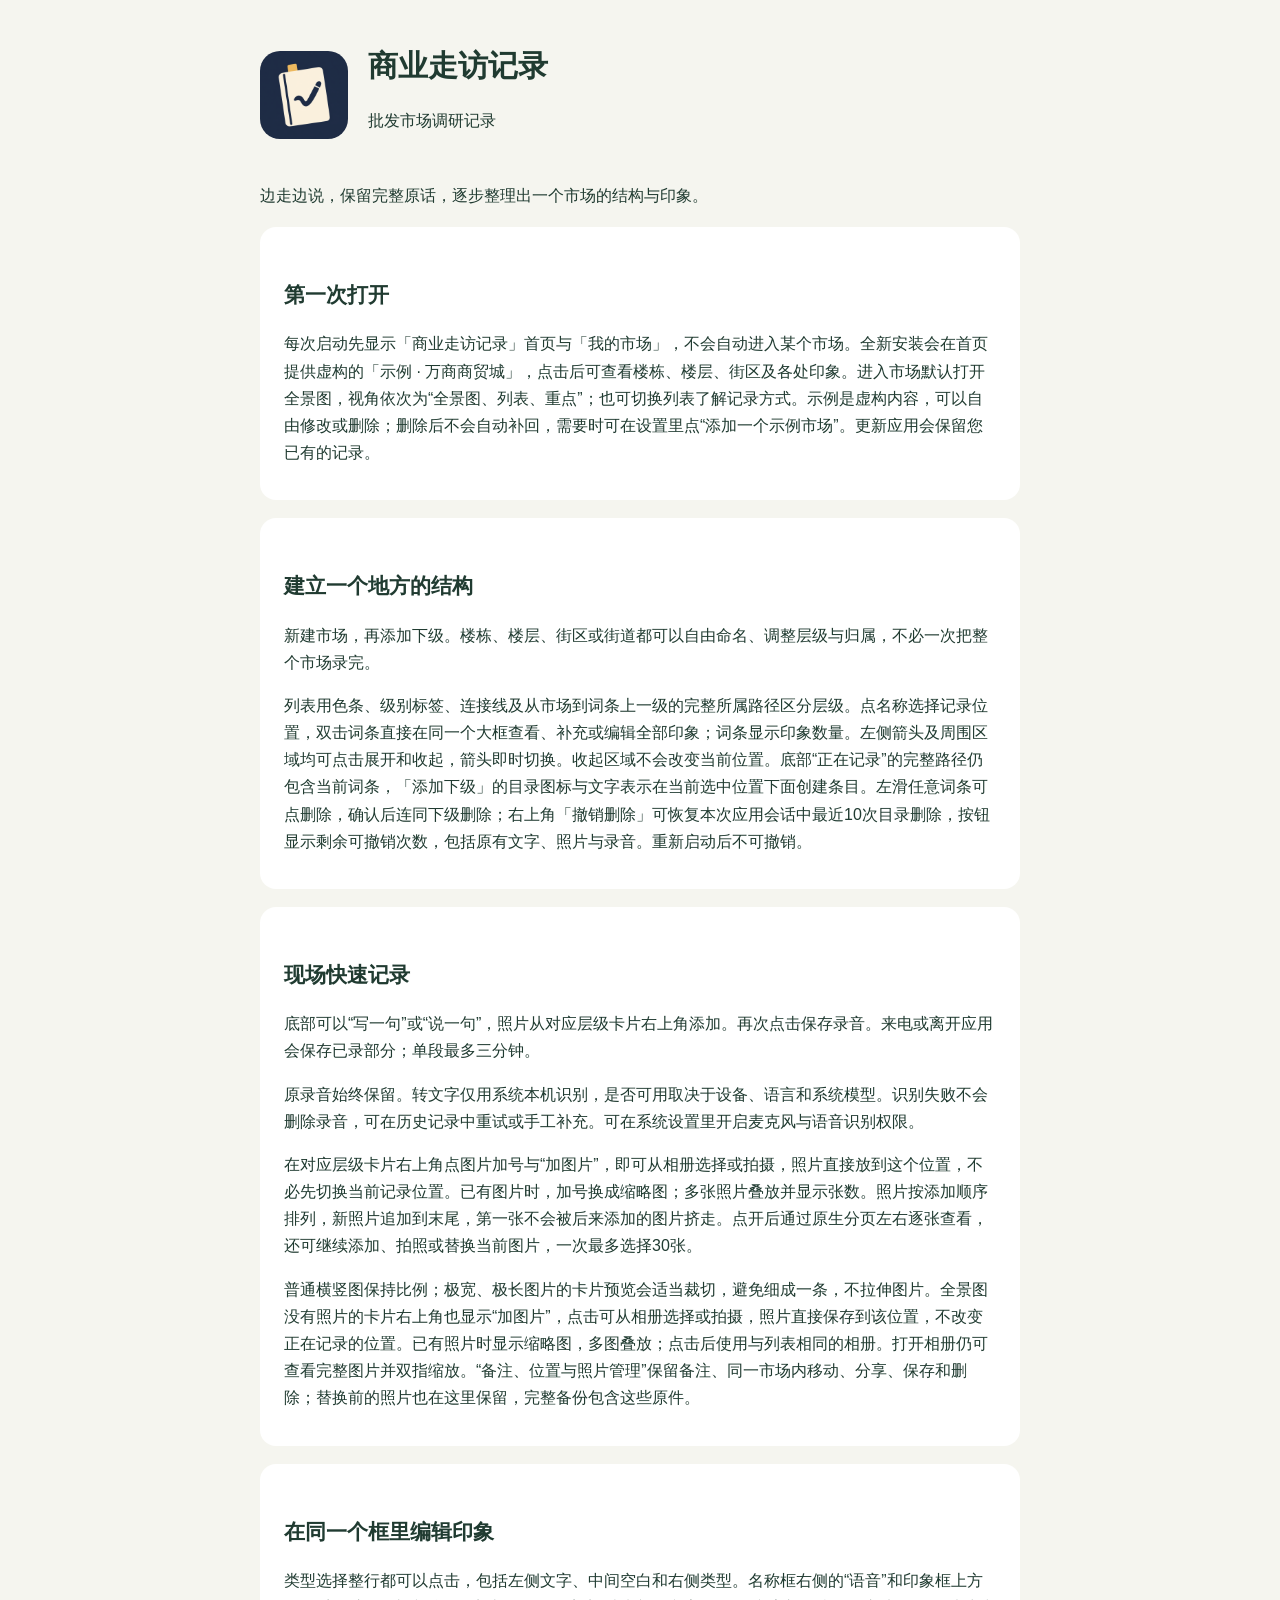
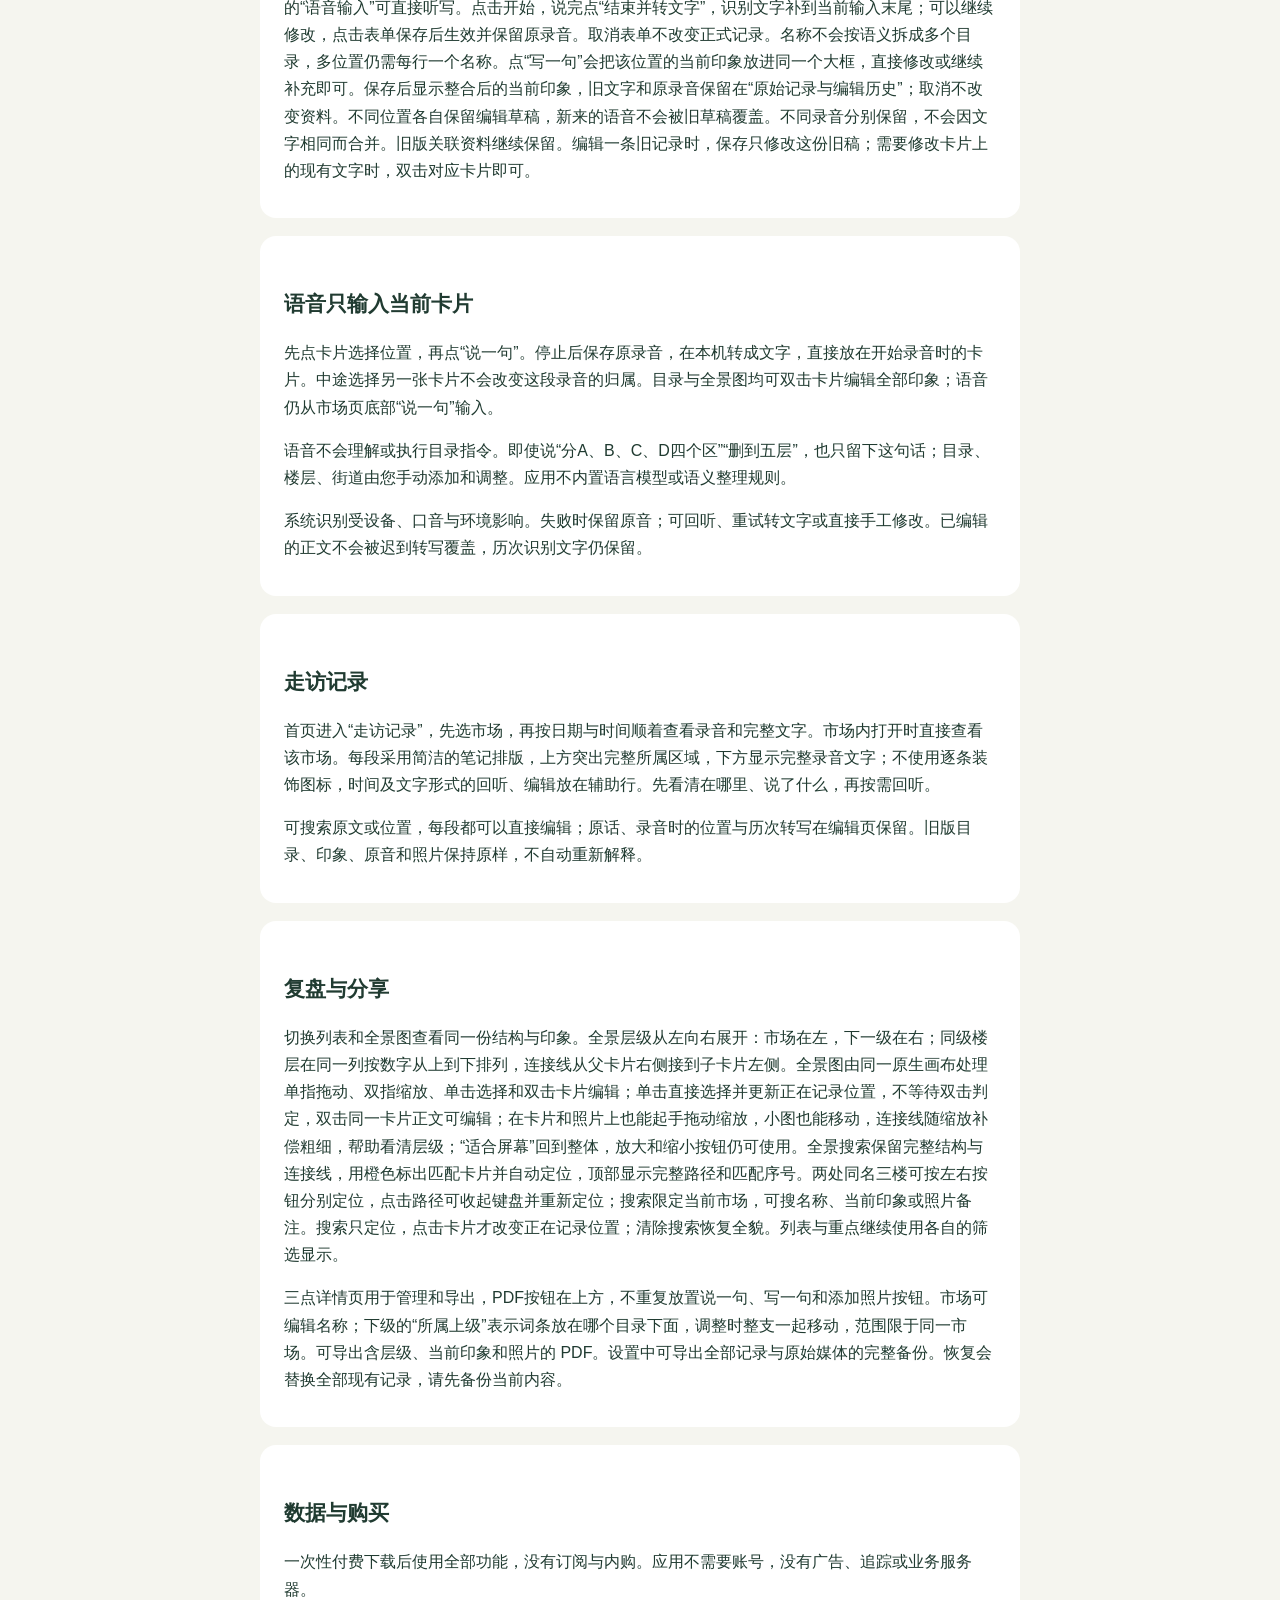
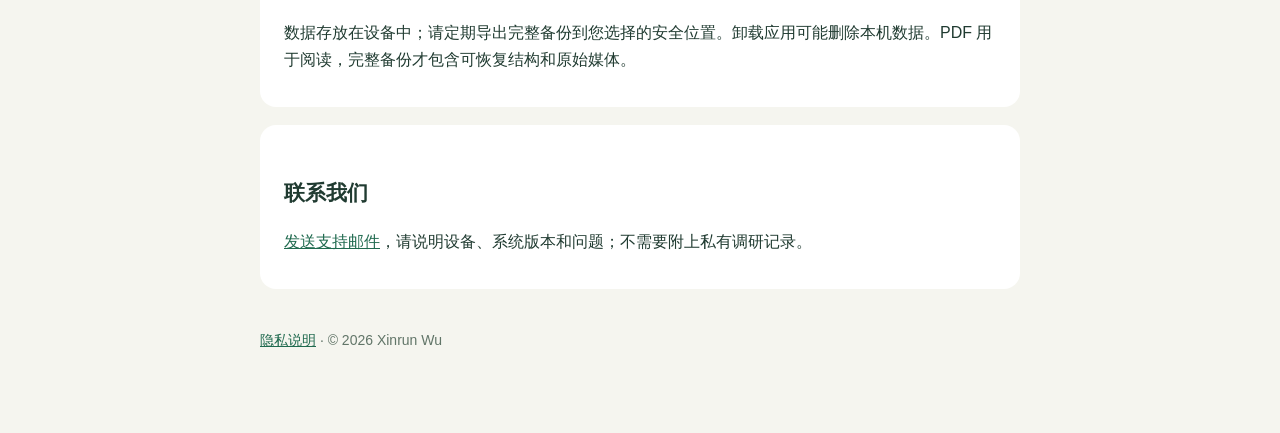
==== commit 880da81d: "说明全景按层级从左向右展开与同列楼层排序" ====
--- a/index.html
+++ b/index.html
@@ -1 +1 @@
-<!doctype html><html lang="zh-Hans"><head><meta charset="utf-8"><meta name="viewport" content="width=device-width,initial-scale=1"><title>商业走访记录 — 使用帮助</title><link rel="icon" type="image/png" href="icon.png?v=29"><link rel="stylesheet" href="style.css"></head><body><header><img src="icon.png?v=29" alt="商业走访记录图标"><div><h1>商业走访记录</h1><p>批发市场调研记录</p></div></header><p>边走边说，保留完整原话，逐步整理出一个市场的结构与印象。</p><section><h2>第一次打开</h2><p>每次启动先显示「商业走访记录」首页与「我的市场」，不会自动进入某个市场。全新安装会在首页提供虚构的「示例 · 万商商贸城」，点击后可查看楼栋、楼层、街区及各处印象。进入市场默认打开全景图，视角依次为“全景图、列表、重点”；也可切换列表了解记录方式。示例是虚构内容，可以自由修改或删除；删除后不会自动补回，需要时可在设置里点“添加一个示例市场”。更新应用会保留您已有的记录。</p></section><section><h2>建立一个地方的结构</h2><p>新建市场，再添加下级。楼栋、楼层、街区或街道都可以自由命名、调整层级与归属，不必一次把整个市场录完。</p><p>列表用色条、级别标签、连接线及从市场到词条上一级的完整所属路径区分层级。点名称选择记录位置，双击词条直接在同一个大框查看、补充或编辑全部印象；词条显示印象数量。左侧箭头及周围区域均可点击展开和收起，箭头即时切换。收起区域不会改变当前位置。底部“正在记录”的完整路径仍包含当前词条，「添加下级」的目录图标与文字表示在当前选中位置下面创建条目。左滑任意词条可点删除，确认后连同下级删除；右上角「撤销删除」可恢复本次应用会话中最近10次目录删除，按钮显示剩余可撤销次数，包括原有文字、照片与录音。重新启动后不可撤销。</p></section><section><h2>现场快速记录</h2><p>底部可以“写一句”或“说一句”，照片从对应层级卡片右上角添加。再次点击保存录音。来电或离开应用会保存已录部分；单段最多三分钟。</p><p>原录音始终保留。转文字仅用系统本机识别，是否可用取决于设备、语言和系统模型。识别失败不会删除录音，可在历史记录中重试或手工补充。可在系统设置里开启麦克风与语音识别权限。</p><p>在对应层级卡片右上角点图片加号与“加图片”，即可从相册选择或拍摄，照片直接放到这个位置，不必先切换当前记录位置。已有图片时，加号换成缩略图；多张照片叠放并显示张数。照片按添加顺序排列，新照片追加到末尾，第一张不会被后来添加的图片挤走。点开后通过原生分页左右逐张查看，还可继续添加、拍照或替换当前图片，一次最多选择30张。</p><p>普通横竖图保持比例；极宽、极长图片的卡片预览会适当裁切，避免细成一条，不拉伸图片。全景图没有照片的卡片右上角也显示“加图片”，点击可从相册选择或拍摄，照片直接保存到该位置，不改变正在记录的位置。已有照片时显示缩略图，多图叠放；点击后使用与列表相同的相册。打开相册仍可查看完整图片并双指缩放。“备注、位置与照片管理”保留备注、同一市场内移动、分享、保存和删除；替换前的照片也在这里保留，完整备份包含这些原件。</p></section><section><h2>在同一个框里编辑印象</h2><p>类型选择整行都可以点击，包括左侧文字、中间空白和右侧类型。名称框右侧的“语音”和印象框上方的“语音输入”可直接听写。点击开始，说完点“结束并转文字”，识别文字补到当前输入末尾；可以继续修改，点击表单保存后生效并保留原录音。取消表单不改变正式记录。名称不会按语义拆成多个目录，多位置仍需每行一个名称。点“写一句”会把该位置的当前印象放进同一个大框，直接修改或继续补充即可。保存后显示整合后的当前印象，旧文字和原录音保留在“原始记录与编辑历史”；取消不改变资料。不同位置各自保留编辑草稿，新来的语音不会被旧草稿覆盖。不同录音分别保留，不会因文字相同而合并。旧版关联资料继续保留。编辑一条旧记录时，保存只修改这份旧稿；需要修改卡片上的现有文字时，双击对应卡片即可。</p></section><section><h2>语音只输入当前卡片</h2><p>先点卡片选择位置，再点“说一句”。停止后保存原录音，在本机转成文字，直接放在开始录音时的卡片。中途选择另一张卡片不会改变这段录音的归属。目录与全景图均可双击卡片编辑全部印象；语音仍从市场页底部“说一句”输入。</p><p>语音不会理解或执行目录指令。即使说“分A、B、C、D四个区”“删到五层”，也只留下这句话；目录、楼层、街道由您手动添加和调整。应用不内置语言模型或语义整理规则。</p><p>系统识别受设备、口音与环境影响。失败时保留原音；可回听、重试转文字或直接手工修改。已编辑的正文不会被迟到转写覆盖，历次识别文字仍保留。</p></section><section><h2>走访记录</h2><p>首页进入“走访记录”，先选市场，再按日期与时间顺着查看录音和完整文字。市场内打开时直接查看该市场。每段采用简洁的笔记排版，上方突出完整所属区域，下方显示完整录音文字；不使用逐条装饰图标，时间及文字形式的回听、编辑放在辅助行。先看清在哪里、说了什么，再按需回听。</p><p>可搜索原文或位置，每段都可以直接编辑；原话、录音时的位置与历次转写在编辑页保留。旧版目录、印象、原音和照片保持原样，不自动重新解释。</p></section><section><h2>复盘与分享</h2><p>切换列表和全景图查看同一份结构与印象。全景图由同一原生画布处理单指拖动、双指缩放、单击选择和双击卡片编辑；单击直接选择并更新正在记录位置，不等待双击判定，双击同一卡片正文可编辑；在卡片和照片上也能起手拖动缩放，小图也能移动，连接线随缩放补偿粗细，帮助看清层级；“适合屏幕”回到整体，放大和缩小按钮仍可使用。全景搜索保留完整结构与连接线，用橙色标出匹配卡片并自动定位，顶部显示完整路径和匹配序号。两处同名三楼可按左右按钮分别定位，点击路径可收起键盘并重新定位；搜索限定当前市场，可搜名称、当前印象或照片备注。搜索只定位，点击卡片才改变正在记录位置；清除搜索恢复全貌。列表与重点继续使用各自的筛选显示。</p><p>三点详情页用于管理和导出，PDF按钮在上方，不重复放置说一句、写一句和添加照片按钮。市场可编辑名称；下级的“所属上级”表示词条放在哪个目录下面，调整时整支一起移动，范围限于同一市场。可导出含层级、当前印象和照片的 PDF。设置中可导出全部记录与原始媒体的完整备份。恢复会替换全部现有记录，请先备份当前内容。</p></section><section><h2>数据与购买</h2><p>一次性付费下载后使用全部功能，没有订阅与内购。应用不需要账号，没有广告、追踪或业务服务器。</p><p>数据存放在设备中；请定期导出完整备份到您选择的安全位置。卸载应用可能删除本机数据。PDF 用于阅读，完整备份才包含可恢复结构和原始媒体。</p></section><section><h2>联系我们</h2><p><a href="mailto:tillywong15@gmail.com">发送支持邮件</a>，请说明设备、系统版本和问题；不需要附上私有调研记录。</p></section><footer><a href="privacy.html">隐私说明</a> · © 2026 Xinrun Wu</footer></body></html>
+<!doctype html><html lang="zh-Hans"><head><meta charset="utf-8"><meta name="viewport" content="width=device-width,initial-scale=1"><title>商业走访记录 — 使用帮助</title><link rel="icon" type="image/png" href="icon.png?v=29"><link rel="stylesheet" href="style.css"></head><body><header><img src="icon.png?v=29" alt="商业走访记录图标"><div><h1>商业走访记录</h1><p>批发市场调研记录</p></div></header><p>边走边说，保留完整原话，逐步整理出一个市场的结构与印象。</p><section><h2>第一次打开</h2><p>每次启动先显示「商业走访记录」首页与「我的市场」，不会自动进入某个市场。全新安装会在首页提供虚构的「示例 · 万商商贸城」，点击后可查看楼栋、楼层、街区及各处印象。进入市场默认打开全景图，视角依次为“全景图、列表、重点”；也可切换列表了解记录方式。示例是虚构内容，可以自由修改或删除；删除后不会自动补回，需要时可在设置里点“添加一个示例市场”。更新应用会保留您已有的记录。</p></section><section><h2>建立一个地方的结构</h2><p>新建市场，再添加下级。楼栋、楼层、街区或街道都可以自由命名、调整层级与归属，不必一次把整个市场录完。</p><p>列表用色条、级别标签、连接线及从市场到词条上一级的完整所属路径区分层级。点名称选择记录位置，双击词条直接在同一个大框查看、补充或编辑全部印象；词条显示印象数量。左侧箭头及周围区域均可点击展开和收起，箭头即时切换。收起区域不会改变当前位置。底部“正在记录”的完整路径仍包含当前词条，「添加下级」的目录图标与文字表示在当前选中位置下面创建条目。左滑任意词条可点删除，确认后连同下级删除；右上角「撤销删除」可恢复本次应用会话中最近10次目录删除，按钮显示剩余可撤销次数，包括原有文字、照片与录音。重新启动后不可撤销。</p></section><section><h2>现场快速记录</h2><p>底部可以“写一句”或“说一句”，照片从对应层级卡片右上角添加。再次点击保存录音。来电或离开应用会保存已录部分；单段最多三分钟。</p><p>原录音始终保留。转文字仅用系统本机识别，是否可用取决于设备、语言和系统模型。识别失败不会删除录音，可在历史记录中重试或手工补充。可在系统设置里开启麦克风与语音识别权限。</p><p>在对应层级卡片右上角点图片加号与“加图片”，即可从相册选择或拍摄，照片直接放到这个位置，不必先切换当前记录位置。已有图片时，加号换成缩略图；多张照片叠放并显示张数。照片按添加顺序排列，新照片追加到末尾，第一张不会被后来添加的图片挤走。点开后通过原生分页左右逐张查看，还可继续添加、拍照或替换当前图片，一次最多选择30张。</p><p>普通横竖图保持比例；极宽、极长图片的卡片预览会适当裁切，避免细成一条，不拉伸图片。全景图没有照片的卡片右上角也显示“加图片”，点击可从相册选择或拍摄，照片直接保存到该位置，不改变正在记录的位置。已有照片时显示缩略图，多图叠放；点击后使用与列表相同的相册。打开相册仍可查看完整图片并双指缩放。“备注、位置与照片管理”保留备注、同一市场内移动、分享、保存和删除；替换前的照片也在这里保留，完整备份包含这些原件。</p></section><section><h2>在同一个框里编辑印象</h2><p>类型选择整行都可以点击，包括左侧文字、中间空白和右侧类型。名称框右侧的“语音”和印象框上方的“语音输入”可直接听写。点击开始，说完点“结束并转文字”，识别文字补到当前输入末尾；可以继续修改，点击表单保存后生效并保留原录音。取消表单不改变正式记录。名称不会按语义拆成多个目录，多位置仍需每行一个名称。点“写一句”会把该位置的当前印象放进同一个大框，直接修改或继续补充即可。保存后显示整合后的当前印象，旧文字和原录音保留在“原始记录与编辑历史”；取消不改变资料。不同位置各自保留编辑草稿，新来的语音不会被旧草稿覆盖。不同录音分别保留，不会因文字相同而合并。旧版关联资料继续保留。编辑一条旧记录时，保存只修改这份旧稿；需要修改卡片上的现有文字时，双击对应卡片即可。</p></section><section><h2>语音只输入当前卡片</h2><p>先点卡片选择位置，再点“说一句”。停止后保存原录音，在本机转成文字，直接放在开始录音时的卡片。中途选择另一张卡片不会改变这段录音的归属。目录与全景图均可双击卡片编辑全部印象；语音仍从市场页底部“说一句”输入。</p><p>语音不会理解或执行目录指令。即使说“分A、B、C、D四个区”“删到五层”，也只留下这句话；目录、楼层、街道由您手动添加和调整。应用不内置语言模型或语义整理规则。</p><p>系统识别受设备、口音与环境影响。失败时保留原音；可回听、重试转文字或直接手工修改。已编辑的正文不会被迟到转写覆盖，历次识别文字仍保留。</p></section><section><h2>走访记录</h2><p>首页进入“走访记录”，先选市场，再按日期与时间顺着查看录音和完整文字。市场内打开时直接查看该市场。每段采用简洁的笔记排版，上方突出完整所属区域，下方显示完整录音文字；不使用逐条装饰图标，时间及文字形式的回听、编辑放在辅助行。先看清在哪里、说了什么，再按需回听。</p><p>可搜索原文或位置，每段都可以直接编辑；原话、录音时的位置与历次转写在编辑页保留。旧版目录、印象、原音和照片保持原样，不自动重新解释。</p></section><section><h2>复盘与分享</h2><p>切换列表和全景图查看同一份结构与印象。全景层级从左向右展开：市场在左，下一级在右；同级楼层在同一列按数字从上到下排列，连接线从父卡片右侧接到子卡片左侧。全景图由同一原生画布处理单指拖动、双指缩放、单击选择和双击卡片编辑；单击直接选择并更新正在记录位置，不等待双击判定，双击同一卡片正文可编辑；在卡片和照片上也能起手拖动缩放，小图也能移动，连接线随缩放补偿粗细，帮助看清层级；“适合屏幕”回到整体，放大和缩小按钮仍可使用。全景搜索保留完整结构与连接线，用橙色标出匹配卡片并自动定位，顶部显示完整路径和匹配序号。两处同名三楼可按左右按钮分别定位，点击路径可收起键盘并重新定位；搜索限定当前市场，可搜名称、当前印象或照片备注。搜索只定位，点击卡片才改变正在记录位置；清除搜索恢复全貌。列表与重点继续使用各自的筛选显示。</p><p>三点详情页用于管理和导出，PDF按钮在上方，不重复放置说一句、写一句和添加照片按钮。市场可编辑名称；下级的“所属上级”表示词条放在哪个目录下面，调整时整支一起移动，范围限于同一市场。可导出含层级、当前印象和照片的 PDF。设置中可导出全部记录与原始媒体的完整备份。恢复会替换全部现有记录，请先备份当前内容。</p></section><section><h2>数据与购买</h2><p>一次性付费下载后使用全部功能，没有订阅与内购。应用不需要账号，没有广告、追踪或业务服务器。</p><p>数据存放在设备中；请定期导出完整备份到您选择的安全位置。卸载应用可能删除本机数据。PDF 用于阅读，完整备份才包含可恢复结构和原始媒体。</p></section><section><h2>联系我们</h2><p><a href="mailto:tillywong15@gmail.com">发送支持邮件</a>，请说明设备、系统版本和问题；不需要附上私有调研记录。</p></section><footer><a href="privacy.html">隐私说明</a> · © 2026 Xinrun Wu</footer></body></html>
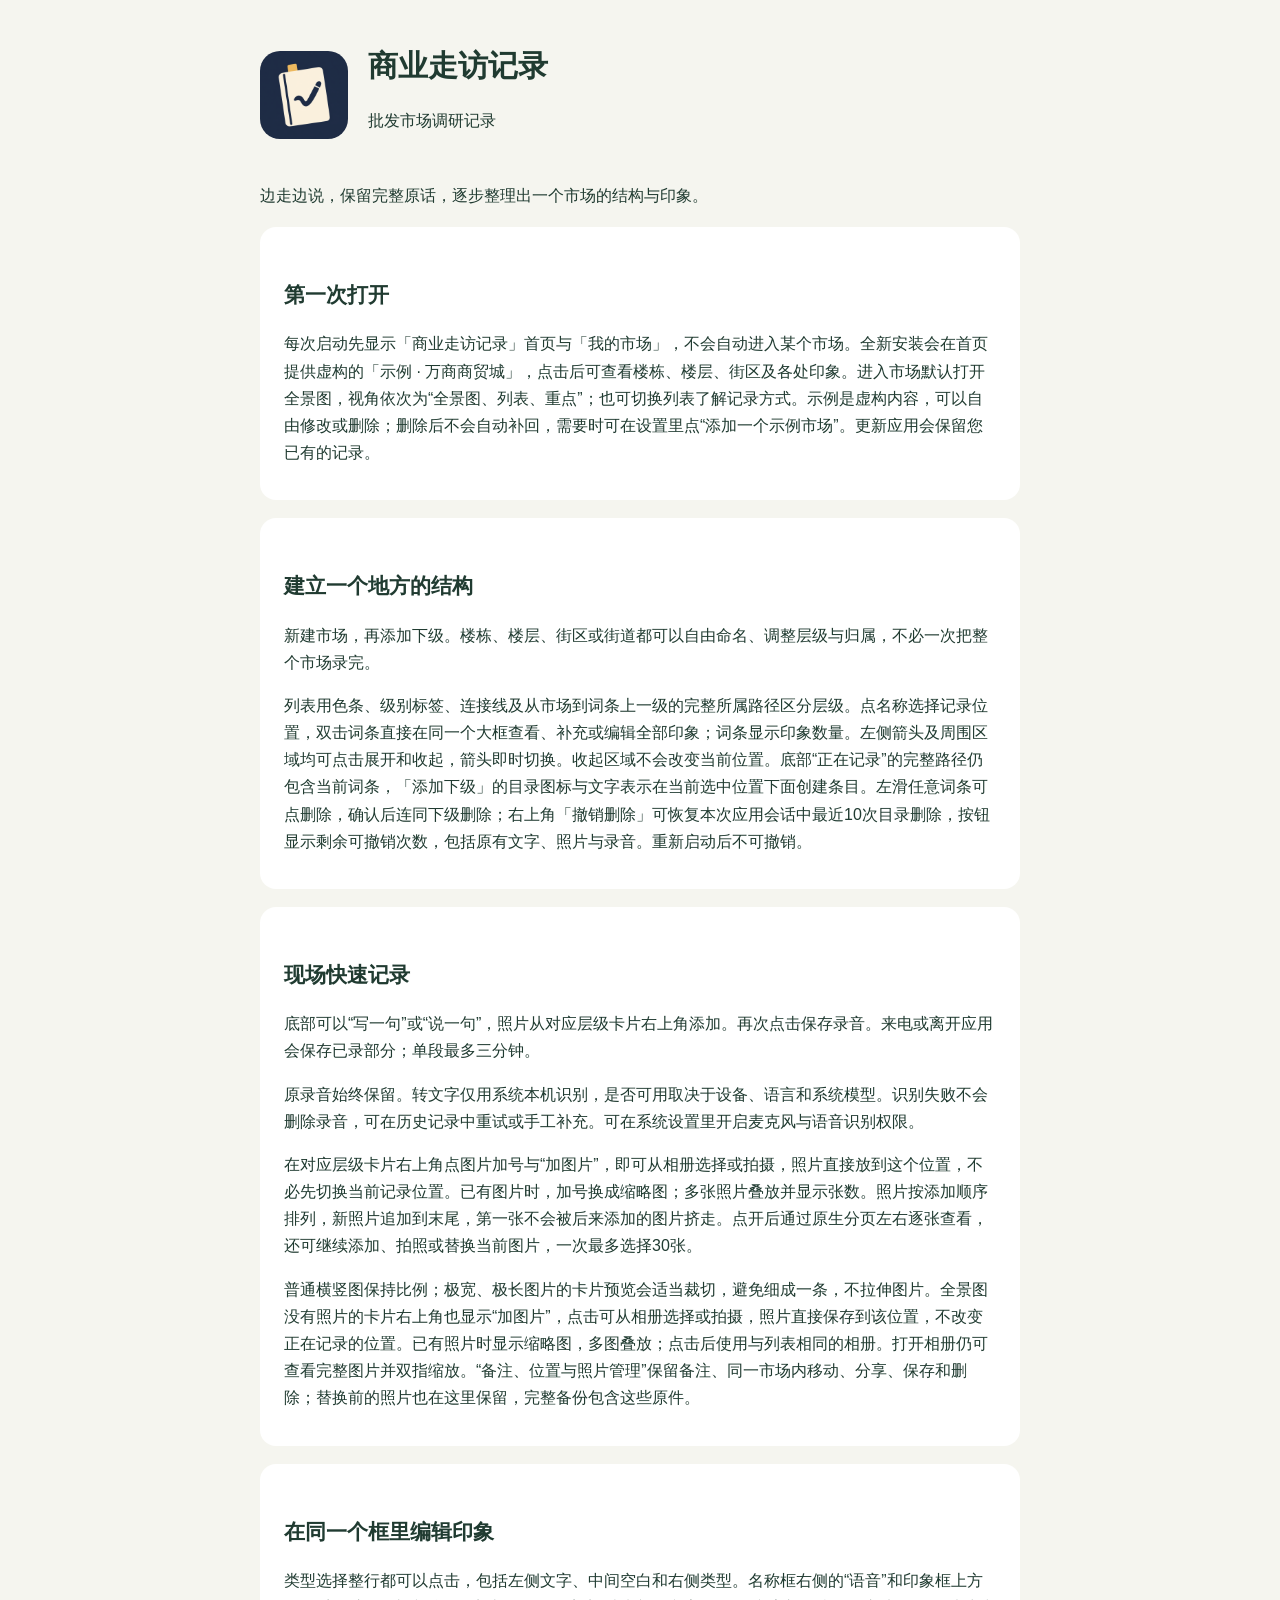
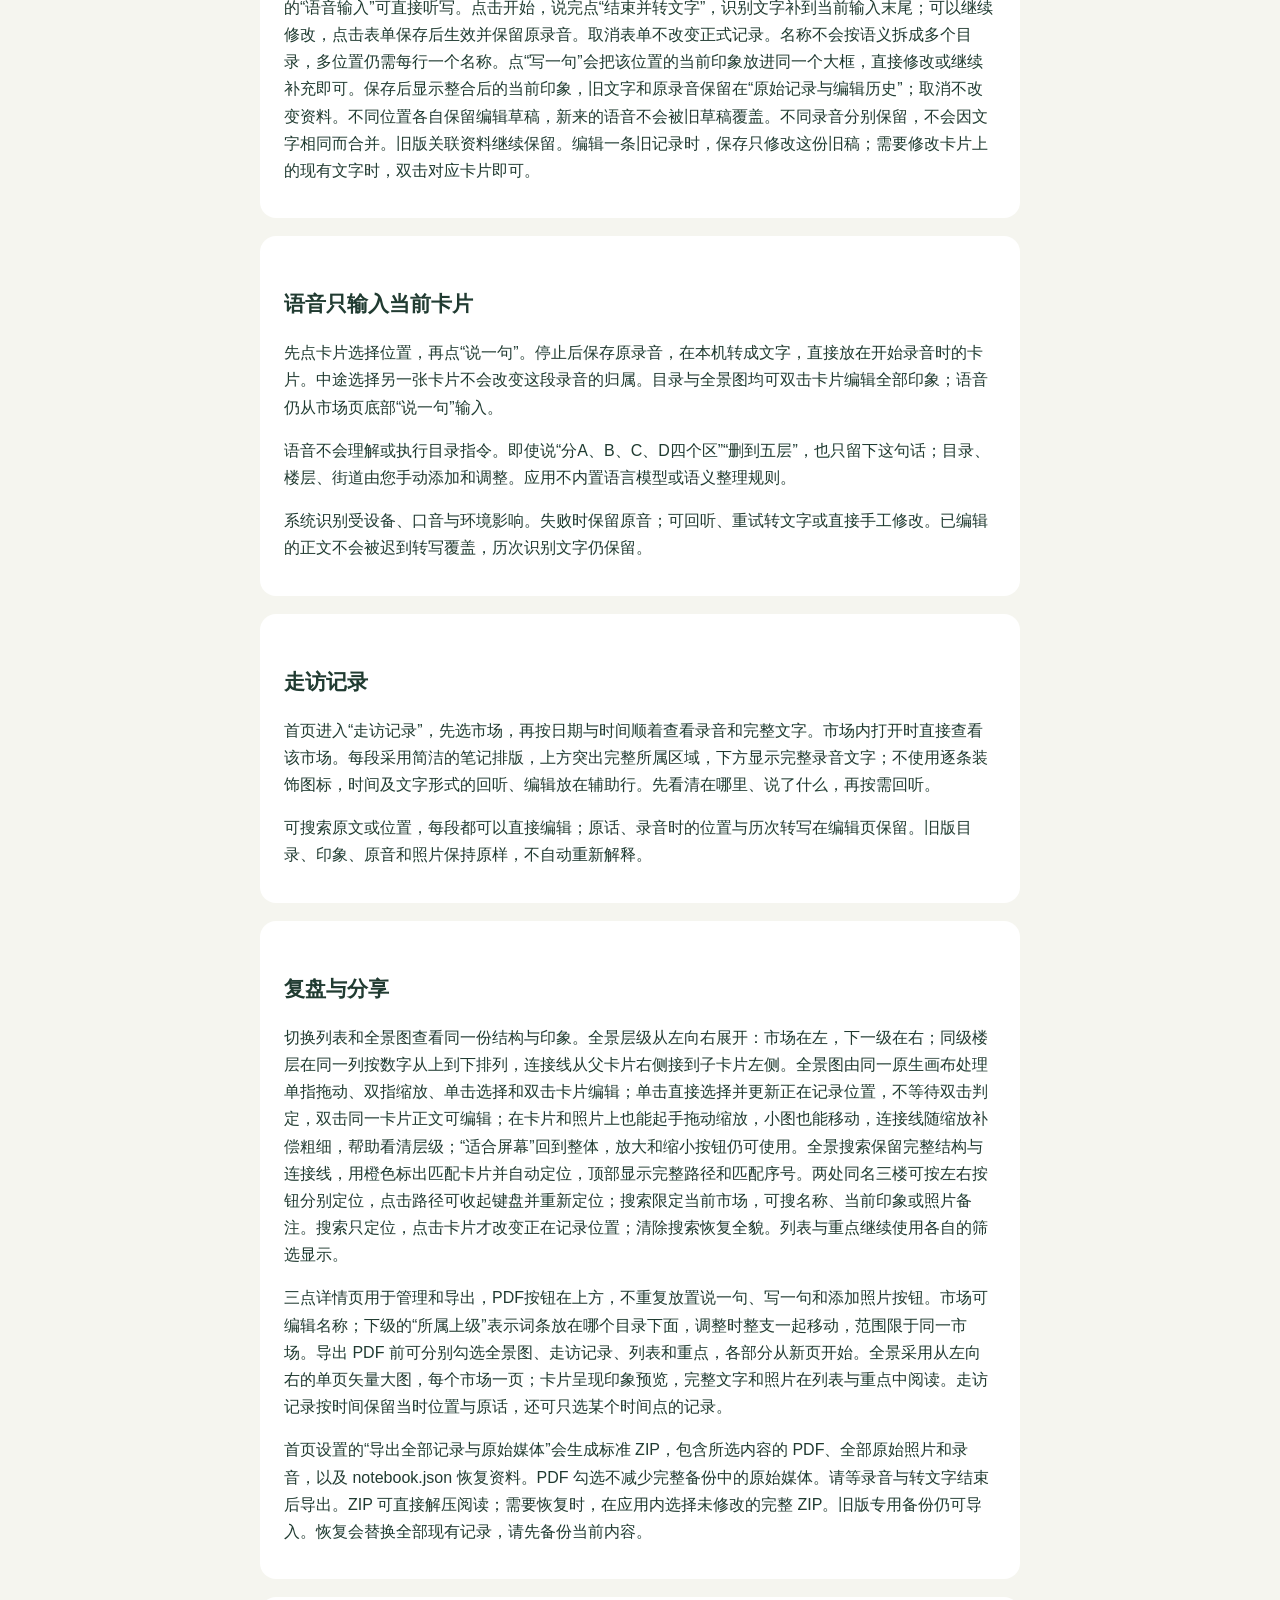
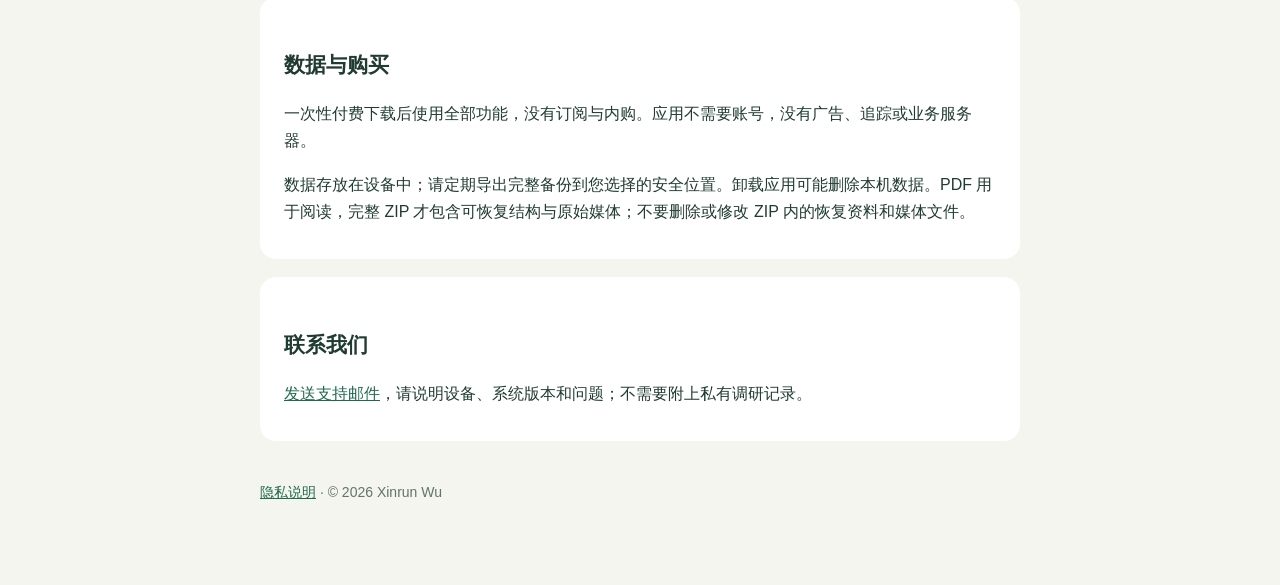
==== commit bf3dbaf5: "说明可选PDF内容和完整ZIP导出恢复" ====
--- a/index.html
+++ b/index.html
@@ -1 +1 @@
-<!doctype html><html lang="zh-Hans"><head><meta charset="utf-8"><meta name="viewport" content="width=device-width,initial-scale=1"><title>商业走访记录 — 使用帮助</title><link rel="icon" type="image/png" href="icon.png?v=29"><link rel="stylesheet" href="style.css"></head><body><header><img src="icon.png?v=29" alt="商业走访记录图标"><div><h1>商业走访记录</h1><p>批发市场调研记录</p></div></header><p>边走边说，保留完整原话，逐步整理出一个市场的结构与印象。</p><section><h2>第一次打开</h2><p>每次启动先显示「商业走访记录」首页与「我的市场」，不会自动进入某个市场。全新安装会在首页提供虚构的「示例 · 万商商贸城」，点击后可查看楼栋、楼层、街区及各处印象。进入市场默认打开全景图，视角依次为“全景图、列表、重点”；也可切换列表了解记录方式。示例是虚构内容，可以自由修改或删除；删除后不会自动补回，需要时可在设置里点“添加一个示例市场”。更新应用会保留您已有的记录。</p></section><section><h2>建立一个地方的结构</h2><p>新建市场，再添加下级。楼栋、楼层、街区或街道都可以自由命名、调整层级与归属，不必一次把整个市场录完。</p><p>列表用色条、级别标签、连接线及从市场到词条上一级的完整所属路径区分层级。点名称选择记录位置，双击词条直接在同一个大框查看、补充或编辑全部印象；词条显示印象数量。左侧箭头及周围区域均可点击展开和收起，箭头即时切换。收起区域不会改变当前位置。底部“正在记录”的完整路径仍包含当前词条，「添加下级」的目录图标与文字表示在当前选中位置下面创建条目。左滑任意词条可点删除，确认后连同下级删除；右上角「撤销删除」可恢复本次应用会话中最近10次目录删除，按钮显示剩余可撤销次数，包括原有文字、照片与录音。重新启动后不可撤销。</p></section><section><h2>现场快速记录</h2><p>底部可以“写一句”或“说一句”，照片从对应层级卡片右上角添加。再次点击保存录音。来电或离开应用会保存已录部分；单段最多三分钟。</p><p>原录音始终保留。转文字仅用系统本机识别，是否可用取决于设备、语言和系统模型。识别失败不会删除录音，可在历史记录中重试或手工补充。可在系统设置里开启麦克风与语音识别权限。</p><p>在对应层级卡片右上角点图片加号与“加图片”，即可从相册选择或拍摄，照片直接放到这个位置，不必先切换当前记录位置。已有图片时，加号换成缩略图；多张照片叠放并显示张数。照片按添加顺序排列，新照片追加到末尾，第一张不会被后来添加的图片挤走。点开后通过原生分页左右逐张查看，还可继续添加、拍照或替换当前图片，一次最多选择30张。</p><p>普通横竖图保持比例；极宽、极长图片的卡片预览会适当裁切，避免细成一条，不拉伸图片。全景图没有照片的卡片右上角也显示“加图片”，点击可从相册选择或拍摄，照片直接保存到该位置，不改变正在记录的位置。已有照片时显示缩略图，多图叠放；点击后使用与列表相同的相册。打开相册仍可查看完整图片并双指缩放。“备注、位置与照片管理”保留备注、同一市场内移动、分享、保存和删除；替换前的照片也在这里保留，完整备份包含这些原件。</p></section><section><h2>在同一个框里编辑印象</h2><p>类型选择整行都可以点击，包括左侧文字、中间空白和右侧类型。名称框右侧的“语音”和印象框上方的“语音输入”可直接听写。点击开始，说完点“结束并转文字”，识别文字补到当前输入末尾；可以继续修改，点击表单保存后生效并保留原录音。取消表单不改变正式记录。名称不会按语义拆成多个目录，多位置仍需每行一个名称。点“写一句”会把该位置的当前印象放进同一个大框，直接修改或继续补充即可。保存后显示整合后的当前印象，旧文字和原录音保留在“原始记录与编辑历史”；取消不改变资料。不同位置各自保留编辑草稿，新来的语音不会被旧草稿覆盖。不同录音分别保留，不会因文字相同而合并。旧版关联资料继续保留。编辑一条旧记录时，保存只修改这份旧稿；需要修改卡片上的现有文字时，双击对应卡片即可。</p></section><section><h2>语音只输入当前卡片</h2><p>先点卡片选择位置，再点“说一句”。停止后保存原录音，在本机转成文字，直接放在开始录音时的卡片。中途选择另一张卡片不会改变这段录音的归属。目录与全景图均可双击卡片编辑全部印象；语音仍从市场页底部“说一句”输入。</p><p>语音不会理解或执行目录指令。即使说“分A、B、C、D四个区”“删到五层”，也只留下这句话；目录、楼层、街道由您手动添加和调整。应用不内置语言模型或语义整理规则。</p><p>系统识别受设备、口音与环境影响。失败时保留原音；可回听、重试转文字或直接手工修改。已编辑的正文不会被迟到转写覆盖，历次识别文字仍保留。</p></section><section><h2>走访记录</h2><p>首页进入“走访记录”，先选市场，再按日期与时间顺着查看录音和完整文字。市场内打开时直接查看该市场。每段采用简洁的笔记排版，上方突出完整所属区域，下方显示完整录音文字；不使用逐条装饰图标，时间及文字形式的回听、编辑放在辅助行。先看清在哪里、说了什么，再按需回听。</p><p>可搜索原文或位置，每段都可以直接编辑；原话、录音时的位置与历次转写在编辑页保留。旧版目录、印象、原音和照片保持原样，不自动重新解释。</p></section><section><h2>复盘与分享</h2><p>切换列表和全景图查看同一份结构与印象。全景层级从左向右展开：市场在左，下一级在右；同级楼层在同一列按数字从上到下排列，连接线从父卡片右侧接到子卡片左侧。全景图由同一原生画布处理单指拖动、双指缩放、单击选择和双击卡片编辑；单击直接选择并更新正在记录位置，不等待双击判定，双击同一卡片正文可编辑；在卡片和照片上也能起手拖动缩放，小图也能移动，连接线随缩放补偿粗细，帮助看清层级；“适合屏幕”回到整体，放大和缩小按钮仍可使用。全景搜索保留完整结构与连接线，用橙色标出匹配卡片并自动定位，顶部显示完整路径和匹配序号。两处同名三楼可按左右按钮分别定位，点击路径可收起键盘并重新定位；搜索限定当前市场，可搜名称、当前印象或照片备注。搜索只定位，点击卡片才改变正在记录位置；清除搜索恢复全貌。列表与重点继续使用各自的筛选显示。</p><p>三点详情页用于管理和导出，PDF按钮在上方，不重复放置说一句、写一句和添加照片按钮。市场可编辑名称；下级的“所属上级”表示词条放在哪个目录下面，调整时整支一起移动，范围限于同一市场。可导出含层级、当前印象和照片的 PDF。设置中可导出全部记录与原始媒体的完整备份。恢复会替换全部现有记录，请先备份当前内容。</p></section><section><h2>数据与购买</h2><p>一次性付费下载后使用全部功能，没有订阅与内购。应用不需要账号，没有广告、追踪或业务服务器。</p><p>数据存放在设备中；请定期导出完整备份到您选择的安全位置。卸载应用可能删除本机数据。PDF 用于阅读，完整备份才包含可恢复结构和原始媒体。</p></section><section><h2>联系我们</h2><p><a href="mailto:tillywong15@gmail.com">发送支持邮件</a>，请说明设备、系统版本和问题；不需要附上私有调研记录。</p></section><footer><a href="privacy.html">隐私说明</a> · © 2026 Xinrun Wu</footer></body></html>
+<!doctype html><html lang="zh-Hans"><head><meta charset="utf-8"><meta name="viewport" content="width=device-width,initial-scale=1"><title>商业走访记录 — 使用帮助</title><link rel="icon" type="image/png" href="icon.png?v=29"><link rel="stylesheet" href="style.css"></head><body><header><img src="icon.png?v=29" alt="商业走访记录图标"><div><h1>商业走访记录</h1><p>批发市场调研记录</p></div></header><p>边走边说，保留完整原话，逐步整理出一个市场的结构与印象。</p><section><h2>第一次打开</h2><p>每次启动先显示「商业走访记录」首页与「我的市场」，不会自动进入某个市场。全新安装会在首页提供虚构的「示例 · 万商商贸城」，点击后可查看楼栋、楼层、街区及各处印象。进入市场默认打开全景图，视角依次为“全景图、列表、重点”；也可切换列表了解记录方式。示例是虚构内容，可以自由修改或删除；删除后不会自动补回，需要时可在设置里点“添加一个示例市场”。更新应用会保留您已有的记录。</p></section><section><h2>建立一个地方的结构</h2><p>新建市场，再添加下级。楼栋、楼层、街区或街道都可以自由命名、调整层级与归属，不必一次把整个市场录完。</p><p>列表用色条、级别标签、连接线及从市场到词条上一级的完整所属路径区分层级。点名称选择记录位置，双击词条直接在同一个大框查看、补充或编辑全部印象；词条显示印象数量。左侧箭头及周围区域均可点击展开和收起，箭头即时切换。收起区域不会改变当前位置。底部“正在记录”的完整路径仍包含当前词条，「添加下级」的目录图标与文字表示在当前选中位置下面创建条目。左滑任意词条可点删除，确认后连同下级删除；右上角「撤销删除」可恢复本次应用会话中最近10次目录删除，按钮显示剩余可撤销次数，包括原有文字、照片与录音。重新启动后不可撤销。</p></section><section><h2>现场快速记录</h2><p>底部可以“写一句”或“说一句”，照片从对应层级卡片右上角添加。再次点击保存录音。来电或离开应用会保存已录部分；单段最多三分钟。</p><p>原录音始终保留。转文字仅用系统本机识别，是否可用取决于设备、语言和系统模型。识别失败不会删除录音，可在历史记录中重试或手工补充。可在系统设置里开启麦克风与语音识别权限。</p><p>在对应层级卡片右上角点图片加号与“加图片”，即可从相册选择或拍摄，照片直接放到这个位置，不必先切换当前记录位置。已有图片时，加号换成缩略图；多张照片叠放并显示张数。照片按添加顺序排列，新照片追加到末尾，第一张不会被后来添加的图片挤走。点开后通过原生分页左右逐张查看，还可继续添加、拍照或替换当前图片，一次最多选择30张。</p><p>普通横竖图保持比例；极宽、极长图片的卡片预览会适当裁切，避免细成一条，不拉伸图片。全景图没有照片的卡片右上角也显示“加图片”，点击可从相册选择或拍摄，照片直接保存到该位置，不改变正在记录的位置。已有照片时显示缩略图，多图叠放；点击后使用与列表相同的相册。打开相册仍可查看完整图片并双指缩放。“备注、位置与照片管理”保留备注、同一市场内移动、分享、保存和删除；替换前的照片也在这里保留，完整备份包含这些原件。</p></section><section><h2>在同一个框里编辑印象</h2><p>类型选择整行都可以点击，包括左侧文字、中间空白和右侧类型。名称框右侧的“语音”和印象框上方的“语音输入”可直接听写。点击开始，说完点“结束并转文字”，识别文字补到当前输入末尾；可以继续修改，点击表单保存后生效并保留原录音。取消表单不改变正式记录。名称不会按语义拆成多个目录，多位置仍需每行一个名称。点“写一句”会把该位置的当前印象放进同一个大框，直接修改或继续补充即可。保存后显示整合后的当前印象，旧文字和原录音保留在“原始记录与编辑历史”；取消不改变资料。不同位置各自保留编辑草稿，新来的语音不会被旧草稿覆盖。不同录音分别保留，不会因文字相同而合并。旧版关联资料继续保留。编辑一条旧记录时，保存只修改这份旧稿；需要修改卡片上的现有文字时，双击对应卡片即可。</p></section><section><h2>语音只输入当前卡片</h2><p>先点卡片选择位置，再点“说一句”。停止后保存原录音，在本机转成文字，直接放在开始录音时的卡片。中途选择另一张卡片不会改变这段录音的归属。目录与全景图均可双击卡片编辑全部印象；语音仍从市场页底部“说一句”输入。</p><p>语音不会理解或执行目录指令。即使说“分A、B、C、D四个区”“删到五层”，也只留下这句话；目录、楼层、街道由您手动添加和调整。应用不内置语言模型或语义整理规则。</p><p>系统识别受设备、口音与环境影响。失败时保留原音；可回听、重试转文字或直接手工修改。已编辑的正文不会被迟到转写覆盖，历次识别文字仍保留。</p></section><section><h2>走访记录</h2><p>首页进入“走访记录”，先选市场，再按日期与时间顺着查看录音和完整文字。市场内打开时直接查看该市场。每段采用简洁的笔记排版，上方突出完整所属区域，下方显示完整录音文字；不使用逐条装饰图标，时间及文字形式的回听、编辑放在辅助行。先看清在哪里、说了什么，再按需回听。</p><p>可搜索原文或位置，每段都可以直接编辑；原话、录音时的位置与历次转写在编辑页保留。旧版目录、印象、原音和照片保持原样，不自动重新解释。</p></section><section><h2>复盘与分享</h2><p>切换列表和全景图查看同一份结构与印象。全景层级从左向右展开：市场在左，下一级在右；同级楼层在同一列按数字从上到下排列，连接线从父卡片右侧接到子卡片左侧。全景图由同一原生画布处理单指拖动、双指缩放、单击选择和双击卡片编辑；单击直接选择并更新正在记录位置，不等待双击判定，双击同一卡片正文可编辑；在卡片和照片上也能起手拖动缩放，小图也能移动，连接线随缩放补偿粗细，帮助看清层级；“适合屏幕”回到整体，放大和缩小按钮仍可使用。全景搜索保留完整结构与连接线，用橙色标出匹配卡片并自动定位，顶部显示完整路径和匹配序号。两处同名三楼可按左右按钮分别定位，点击路径可收起键盘并重新定位；搜索限定当前市场，可搜名称、当前印象或照片备注。搜索只定位，点击卡片才改变正在记录位置；清除搜索恢复全貌。列表与重点继续使用各自的筛选显示。</p><p>三点详情页用于管理和导出，PDF按钮在上方，不重复放置说一句、写一句和添加照片按钮。市场可编辑名称；下级的“所属上级”表示词条放在哪个目录下面，调整时整支一起移动，范围限于同一市场。导出 PDF 前可分别勾选全景图、走访记录、列表和重点，各部分从新页开始。全景采用从左向右的单页矢量大图，每个市场一页；卡片呈现印象预览，完整文字和照片在列表与重点中阅读。走访记录按时间保留当时位置与原话，还可只选某个时间点的记录。</p><p>首页设置的“导出全部记录与原始媒体”会生成标准 ZIP，包含所选内容的 PDF、全部原始照片和录音，以及 notebook.json 恢复资料。PDF 勾选不减少完整备份中的原始媒体。请等录音与转文字结束后导出。ZIP 可直接解压阅读；需要恢复时，在应用内选择未修改的完整 ZIP。旧版专用备份仍可导入。恢复会替换全部现有记录，请先备份当前内容。</p></section><section><h2>数据与购买</h2><p>一次性付费下载后使用全部功能，没有订阅与内购。应用不需要账号，没有广告、追踪或业务服务器。</p><p>数据存放在设备中；请定期导出完整备份到您选择的安全位置。卸载应用可能删除本机数据。PDF 用于阅读，完整 ZIP 才包含可恢复结构与原始媒体；不要删除或修改 ZIP 内的恢复资料和媒体文件。</p></section><section><h2>联系我们</h2><p><a href="mailto:tillywong15@gmail.com">发送支持邮件</a>，请说明设备、系统版本和问题；不需要附上私有调研记录。</p></section><footer><a href="privacy.html">隐私说明</a> · © 2026 Xinrun Wu</footer></body></html>
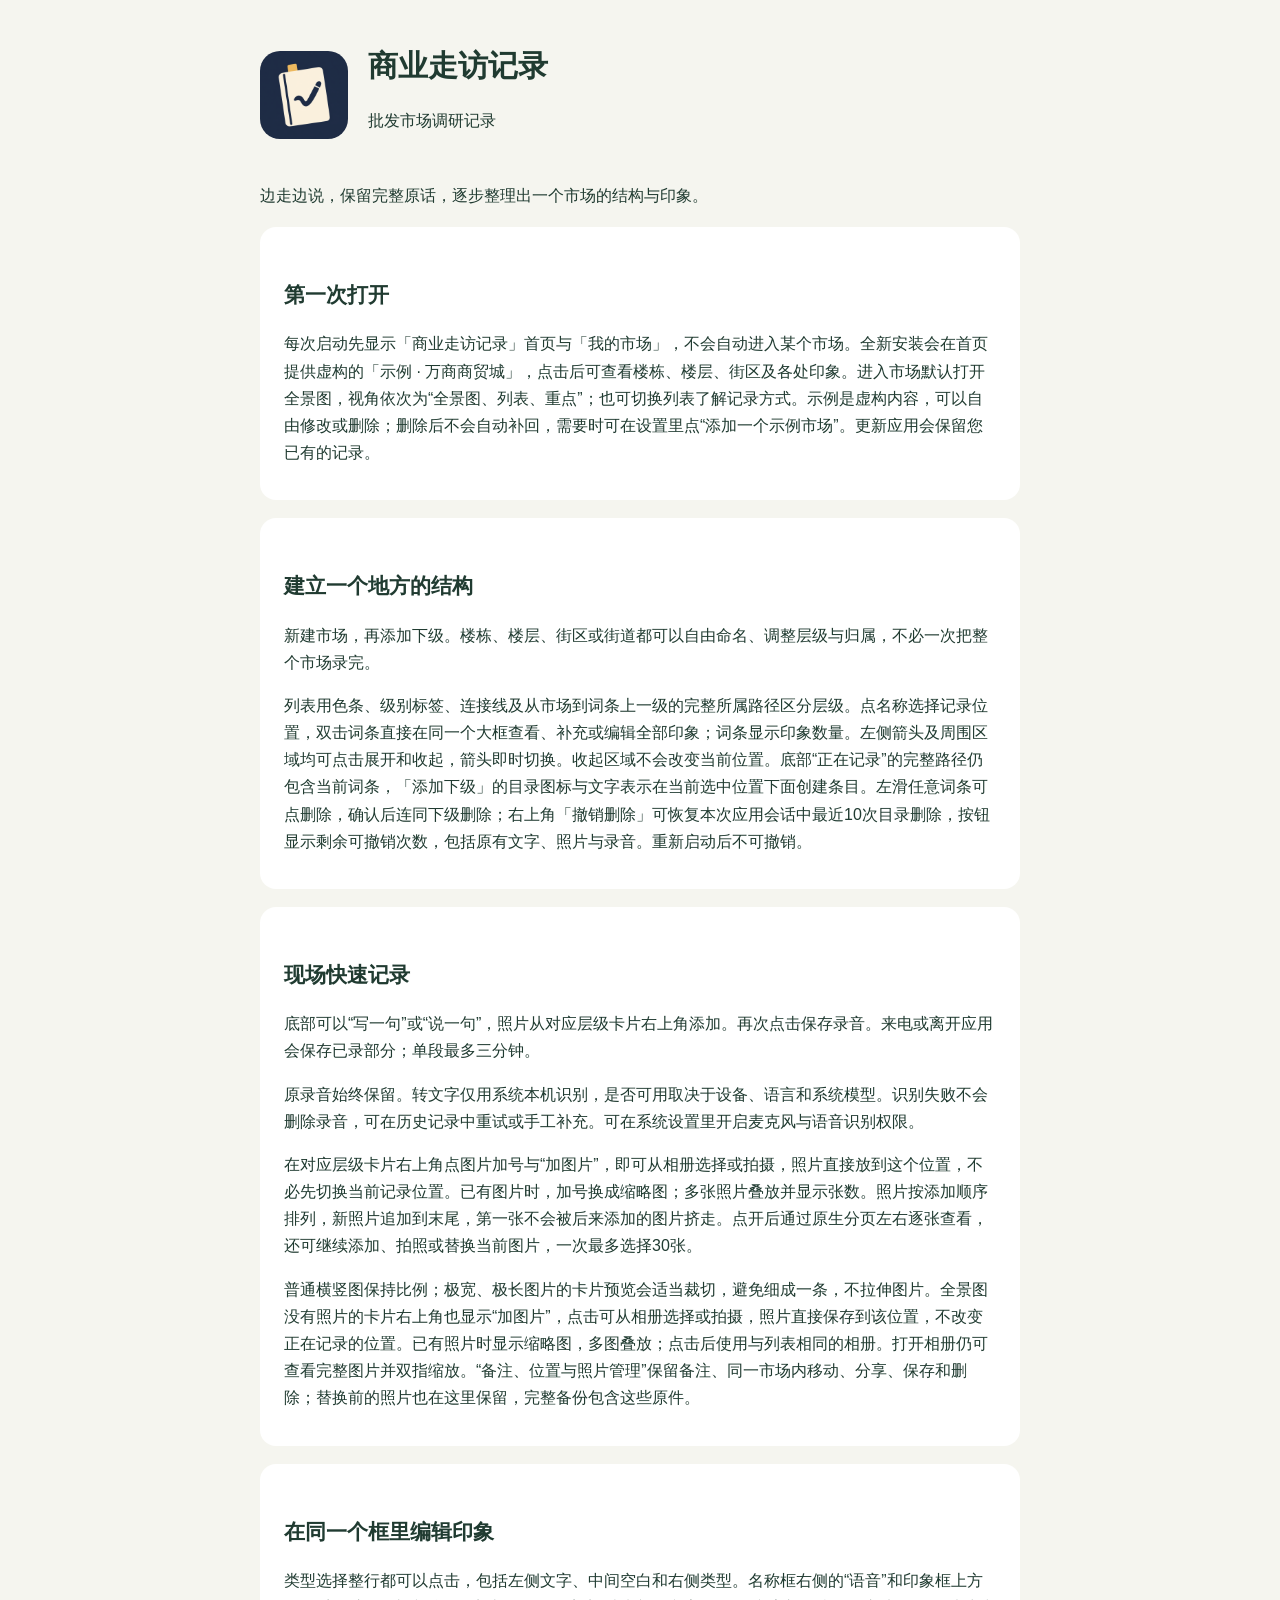
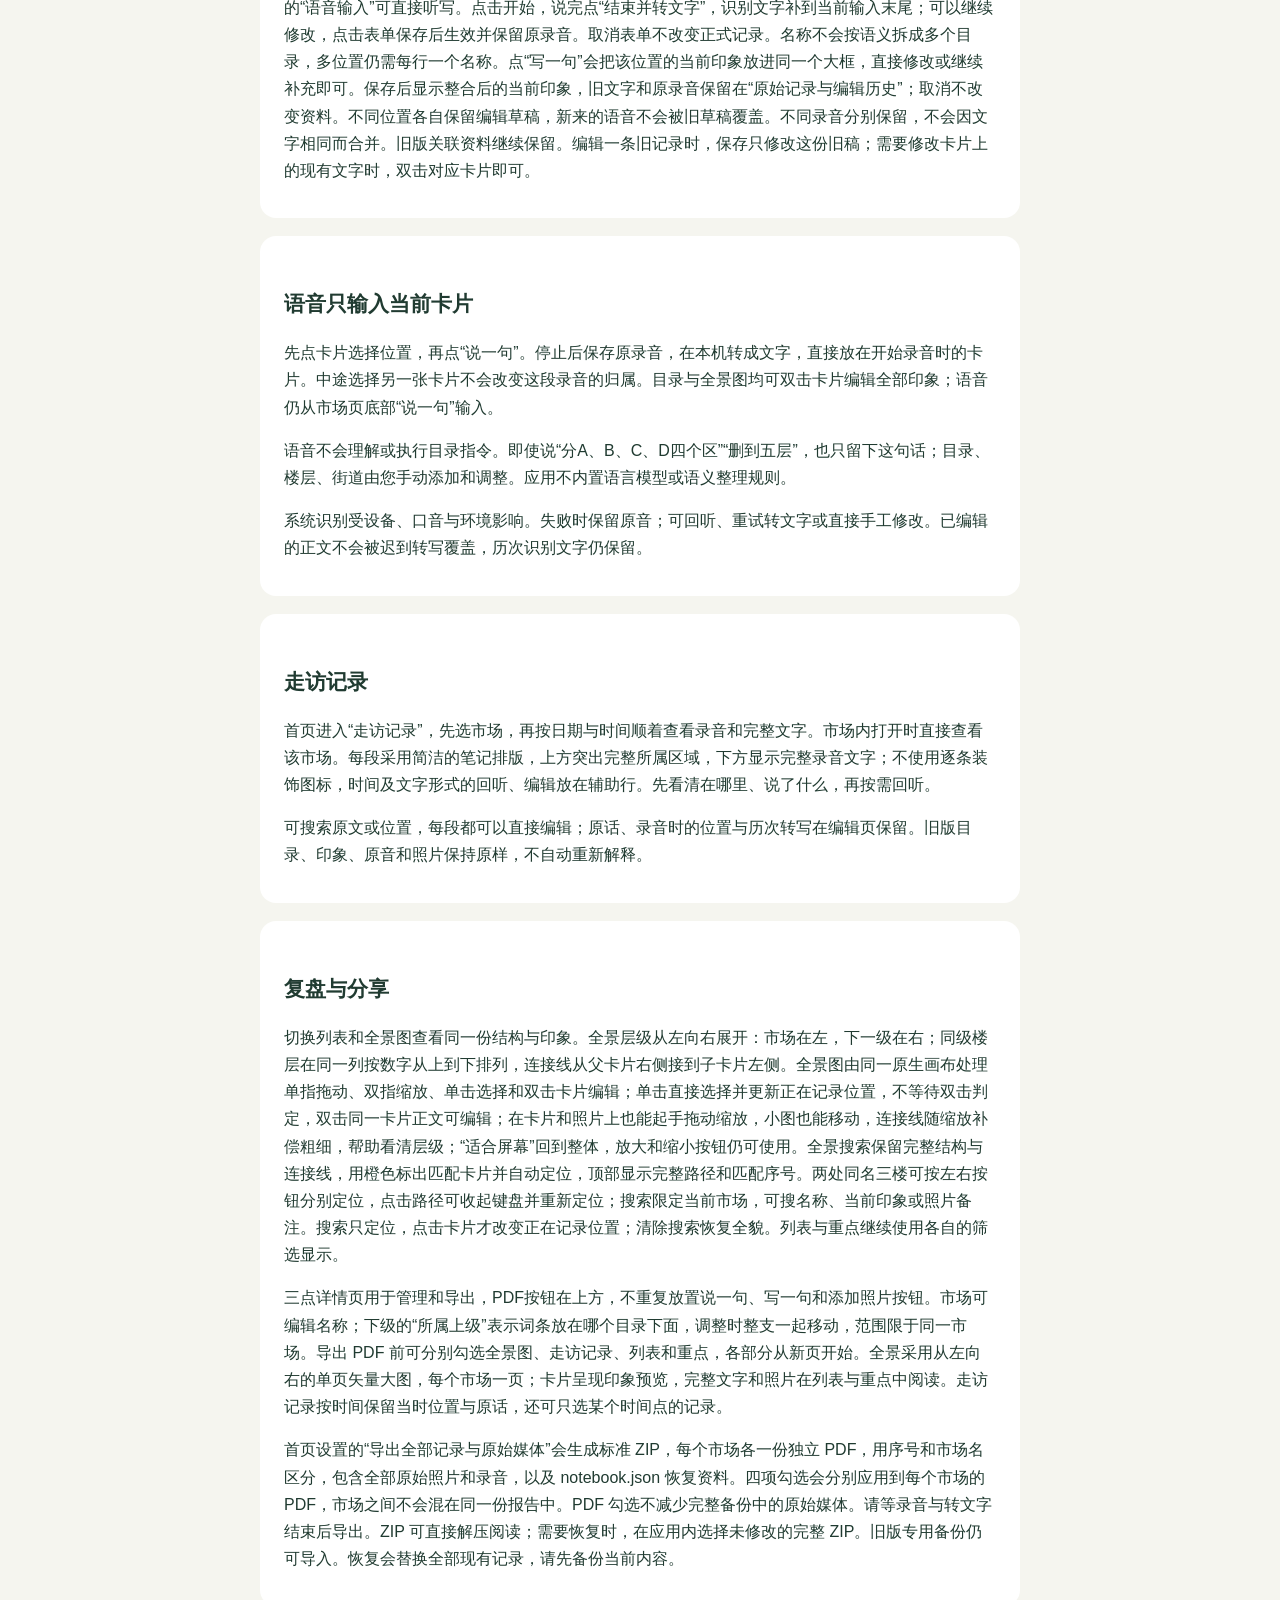
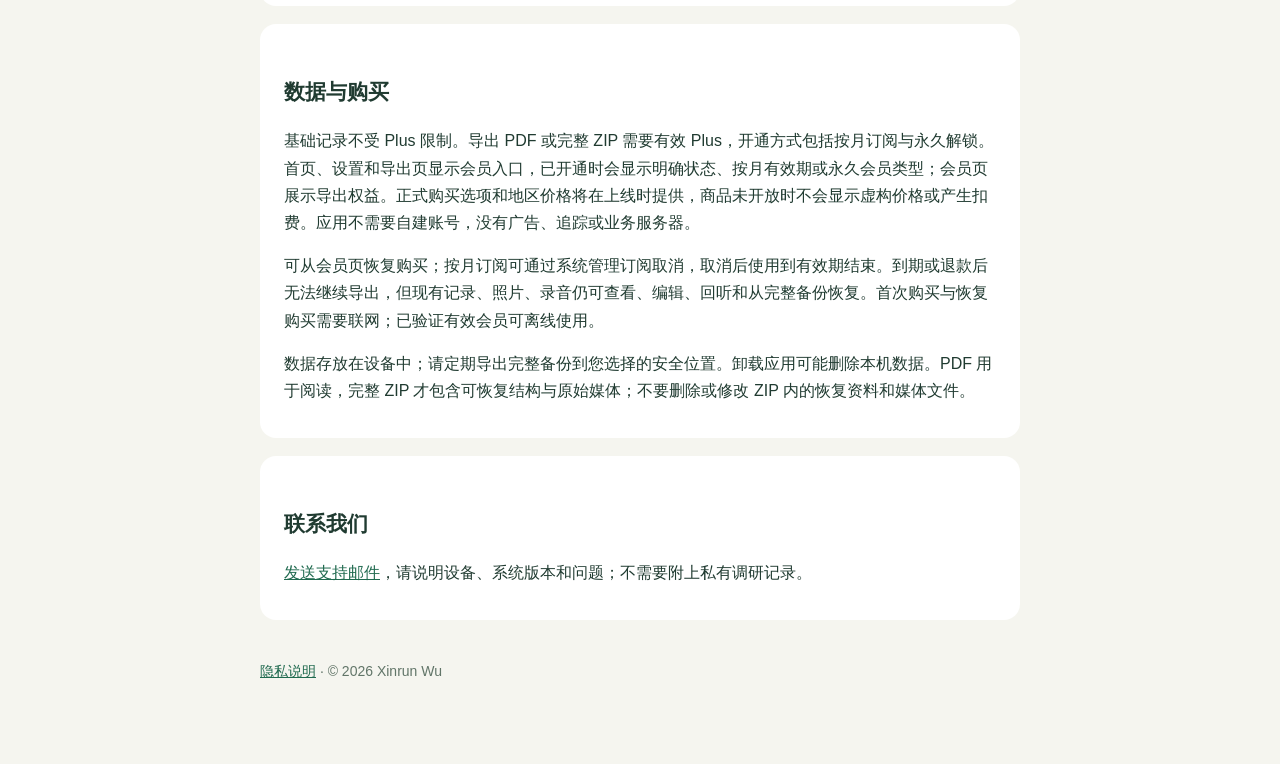
==== commit 86678bad: "说明市场独立PDF、完整恢复与Plus导出权益" ====
--- a/index.html
+++ b/index.html
@@ -1 +1 @@
-<!doctype html><html lang="zh-Hans"><head><meta charset="utf-8"><meta name="viewport" content="width=device-width,initial-scale=1"><title>商业走访记录 — 使用帮助</title><link rel="icon" type="image/png" href="icon.png?v=29"><link rel="stylesheet" href="style.css"></head><body><header><img src="icon.png?v=29" alt="商业走访记录图标"><div><h1>商业走访记录</h1><p>批发市场调研记录</p></div></header><p>边走边说，保留完整原话，逐步整理出一个市场的结构与印象。</p><section><h2>第一次打开</h2><p>每次启动先显示「商业走访记录」首页与「我的市场」，不会自动进入某个市场。全新安装会在首页提供虚构的「示例 · 万商商贸城」，点击后可查看楼栋、楼层、街区及各处印象。进入市场默认打开全景图，视角依次为“全景图、列表、重点”；也可切换列表了解记录方式。示例是虚构内容，可以自由修改或删除；删除后不会自动补回，需要时可在设置里点“添加一个示例市场”。更新应用会保留您已有的记录。</p></section><section><h2>建立一个地方的结构</h2><p>新建市场，再添加下级。楼栋、楼层、街区或街道都可以自由命名、调整层级与归属，不必一次把整个市场录完。</p><p>列表用色条、级别标签、连接线及从市场到词条上一级的完整所属路径区分层级。点名称选择记录位置，双击词条直接在同一个大框查看、补充或编辑全部印象；词条显示印象数量。左侧箭头及周围区域均可点击展开和收起，箭头即时切换。收起区域不会改变当前位置。底部“正在记录”的完整路径仍包含当前词条，「添加下级」的目录图标与文字表示在当前选中位置下面创建条目。左滑任意词条可点删除，确认后连同下级删除；右上角「撤销删除」可恢复本次应用会话中最近10次目录删除，按钮显示剩余可撤销次数，包括原有文字、照片与录音。重新启动后不可撤销。</p></section><section><h2>现场快速记录</h2><p>底部可以“写一句”或“说一句”，照片从对应层级卡片右上角添加。再次点击保存录音。来电或离开应用会保存已录部分；单段最多三分钟。</p><p>原录音始终保留。转文字仅用系统本机识别，是否可用取决于设备、语言和系统模型。识别失败不会删除录音，可在历史记录中重试或手工补充。可在系统设置里开启麦克风与语音识别权限。</p><p>在对应层级卡片右上角点图片加号与“加图片”，即可从相册选择或拍摄，照片直接放到这个位置，不必先切换当前记录位置。已有图片时，加号换成缩略图；多张照片叠放并显示张数。照片按添加顺序排列，新照片追加到末尾，第一张不会被后来添加的图片挤走。点开后通过原生分页左右逐张查看，还可继续添加、拍照或替换当前图片，一次最多选择30张。</p><p>普通横竖图保持比例；极宽、极长图片的卡片预览会适当裁切，避免细成一条，不拉伸图片。全景图没有照片的卡片右上角也显示“加图片”，点击可从相册选择或拍摄，照片直接保存到该位置，不改变正在记录的位置。已有照片时显示缩略图，多图叠放；点击后使用与列表相同的相册。打开相册仍可查看完整图片并双指缩放。“备注、位置与照片管理”保留备注、同一市场内移动、分享、保存和删除；替换前的照片也在这里保留，完整备份包含这些原件。</p></section><section><h2>在同一个框里编辑印象</h2><p>类型选择整行都可以点击，包括左侧文字、中间空白和右侧类型。名称框右侧的“语音”和印象框上方的“语音输入”可直接听写。点击开始，说完点“结束并转文字”，识别文字补到当前输入末尾；可以继续修改，点击表单保存后生效并保留原录音。取消表单不改变正式记录。名称不会按语义拆成多个目录，多位置仍需每行一个名称。点“写一句”会把该位置的当前印象放进同一个大框，直接修改或继续补充即可。保存后显示整合后的当前印象，旧文字和原录音保留在“原始记录与编辑历史”；取消不改变资料。不同位置各自保留编辑草稿，新来的语音不会被旧草稿覆盖。不同录音分别保留，不会因文字相同而合并。旧版关联资料继续保留。编辑一条旧记录时，保存只修改这份旧稿；需要修改卡片上的现有文字时，双击对应卡片即可。</p></section><section><h2>语音只输入当前卡片</h2><p>先点卡片选择位置，再点“说一句”。停止后保存原录音，在本机转成文字，直接放在开始录音时的卡片。中途选择另一张卡片不会改变这段录音的归属。目录与全景图均可双击卡片编辑全部印象；语音仍从市场页底部“说一句”输入。</p><p>语音不会理解或执行目录指令。即使说“分A、B、C、D四个区”“删到五层”，也只留下这句话；目录、楼层、街道由您手动添加和调整。应用不内置语言模型或语义整理规则。</p><p>系统识别受设备、口音与环境影响。失败时保留原音；可回听、重试转文字或直接手工修改。已编辑的正文不会被迟到转写覆盖，历次识别文字仍保留。</p></section><section><h2>走访记录</h2><p>首页进入“走访记录”，先选市场，再按日期与时间顺着查看录音和完整文字。市场内打开时直接查看该市场。每段采用简洁的笔记排版，上方突出完整所属区域，下方显示完整录音文字；不使用逐条装饰图标，时间及文字形式的回听、编辑放在辅助行。先看清在哪里、说了什么，再按需回听。</p><p>可搜索原文或位置，每段都可以直接编辑；原话、录音时的位置与历次转写在编辑页保留。旧版目录、印象、原音和照片保持原样，不自动重新解释。</p></section><section><h2>复盘与分享</h2><p>切换列表和全景图查看同一份结构与印象。全景层级从左向右展开：市场在左，下一级在右；同级楼层在同一列按数字从上到下排列，连接线从父卡片右侧接到子卡片左侧。全景图由同一原生画布处理单指拖动、双指缩放、单击选择和双击卡片编辑；单击直接选择并更新正在记录位置，不等待双击判定，双击同一卡片正文可编辑；在卡片和照片上也能起手拖动缩放，小图也能移动，连接线随缩放补偿粗细，帮助看清层级；“适合屏幕”回到整体，放大和缩小按钮仍可使用。全景搜索保留完整结构与连接线，用橙色标出匹配卡片并自动定位，顶部显示完整路径和匹配序号。两处同名三楼可按左右按钮分别定位，点击路径可收起键盘并重新定位；搜索限定当前市场，可搜名称、当前印象或照片备注。搜索只定位，点击卡片才改变正在记录位置；清除搜索恢复全貌。列表与重点继续使用各自的筛选显示。</p><p>三点详情页用于管理和导出，PDF按钮在上方，不重复放置说一句、写一句和添加照片按钮。市场可编辑名称；下级的“所属上级”表示词条放在哪个目录下面，调整时整支一起移动，范围限于同一市场。导出 PDF 前可分别勾选全景图、走访记录、列表和重点，各部分从新页开始。全景采用从左向右的单页矢量大图，每个市场一页；卡片呈现印象预览，完整文字和照片在列表与重点中阅读。走访记录按时间保留当时位置与原话，还可只选某个时间点的记录。</p><p>首页设置的“导出全部记录与原始媒体”会生成标准 ZIP，包含所选内容的 PDF、全部原始照片和录音，以及 notebook.json 恢复资料。PDF 勾选不减少完整备份中的原始媒体。请等录音与转文字结束后导出。ZIP 可直接解压阅读；需要恢复时，在应用内选择未修改的完整 ZIP。旧版专用备份仍可导入。恢复会替换全部现有记录，请先备份当前内容。</p></section><section><h2>数据与购买</h2><p>一次性付费下载后使用全部功能，没有订阅与内购。应用不需要账号，没有广告、追踪或业务服务器。</p><p>数据存放在设备中；请定期导出完整备份到您选择的安全位置。卸载应用可能删除本机数据。PDF 用于阅读，完整 ZIP 才包含可恢复结构与原始媒体；不要删除或修改 ZIP 内的恢复资料和媒体文件。</p></section><section><h2>联系我们</h2><p><a href="mailto:tillywong15@gmail.com">发送支持邮件</a>，请说明设备、系统版本和问题；不需要附上私有调研记录。</p></section><footer><a href="privacy.html">隐私说明</a> · © 2026 Xinrun Wu</footer></body></html>
+<!doctype html><html lang="zh-Hans"><head><meta charset="utf-8"><meta name="viewport" content="width=device-width,initial-scale=1"><title>商业走访记录 — 使用帮助</title><link rel="icon" type="image/png" href="icon.png?v=29"><link rel="stylesheet" href="style.css"></head><body><header><img src="icon.png?v=29" alt="商业走访记录图标"><div><h1>商业走访记录</h1><p>批发市场调研记录</p></div></header><p>边走边说，保留完整原话，逐步整理出一个市场的结构与印象。</p><section><h2>第一次打开</h2><p>每次启动先显示「商业走访记录」首页与「我的市场」，不会自动进入某个市场。全新安装会在首页提供虚构的「示例 · 万商商贸城」，点击后可查看楼栋、楼层、街区及各处印象。进入市场默认打开全景图，视角依次为“全景图、列表、重点”；也可切换列表了解记录方式。示例是虚构内容，可以自由修改或删除；删除后不会自动补回，需要时可在设置里点“添加一个示例市场”。更新应用会保留您已有的记录。</p></section><section><h2>建立一个地方的结构</h2><p>新建市场，再添加下级。楼栋、楼层、街区或街道都可以自由命名、调整层级与归属，不必一次把整个市场录完。</p><p>列表用色条、级别标签、连接线及从市场到词条上一级的完整所属路径区分层级。点名称选择记录位置，双击词条直接在同一个大框查看、补充或编辑全部印象；词条显示印象数量。左侧箭头及周围区域均可点击展开和收起，箭头即时切换。收起区域不会改变当前位置。底部“正在记录”的完整路径仍包含当前词条，「添加下级」的目录图标与文字表示在当前选中位置下面创建条目。左滑任意词条可点删除，确认后连同下级删除；右上角「撤销删除」可恢复本次应用会话中最近10次目录删除，按钮显示剩余可撤销次数，包括原有文字、照片与录音。重新启动后不可撤销。</p></section><section><h2>现场快速记录</h2><p>底部可以“写一句”或“说一句”，照片从对应层级卡片右上角添加。再次点击保存录音。来电或离开应用会保存已录部分；单段最多三分钟。</p><p>原录音始终保留。转文字仅用系统本机识别，是否可用取决于设备、语言和系统模型。识别失败不会删除录音，可在历史记录中重试或手工补充。可在系统设置里开启麦克风与语音识别权限。</p><p>在对应层级卡片右上角点图片加号与“加图片”，即可从相册选择或拍摄，照片直接放到这个位置，不必先切换当前记录位置。已有图片时，加号换成缩略图；多张照片叠放并显示张数。照片按添加顺序排列，新照片追加到末尾，第一张不会被后来添加的图片挤走。点开后通过原生分页左右逐张查看，还可继续添加、拍照或替换当前图片，一次最多选择30张。</p><p>普通横竖图保持比例；极宽、极长图片的卡片预览会适当裁切，避免细成一条，不拉伸图片。全景图没有照片的卡片右上角也显示“加图片”，点击可从相册选择或拍摄，照片直接保存到该位置，不改变正在记录的位置。已有照片时显示缩略图，多图叠放；点击后使用与列表相同的相册。打开相册仍可查看完整图片并双指缩放。“备注、位置与照片管理”保留备注、同一市场内移动、分享、保存和删除；替换前的照片也在这里保留，完整备份包含这些原件。</p></section><section><h2>在同一个框里编辑印象</h2><p>类型选择整行都可以点击，包括左侧文字、中间空白和右侧类型。名称框右侧的“语音”和印象框上方的“语音输入”可直接听写。点击开始，说完点“结束并转文字”，识别文字补到当前输入末尾；可以继续修改，点击表单保存后生效并保留原录音。取消表单不改变正式记录。名称不会按语义拆成多个目录，多位置仍需每行一个名称。点“写一句”会把该位置的当前印象放进同一个大框，直接修改或继续补充即可。保存后显示整合后的当前印象，旧文字和原录音保留在“原始记录与编辑历史”；取消不改变资料。不同位置各自保留编辑草稿，新来的语音不会被旧草稿覆盖。不同录音分别保留，不会因文字相同而合并。旧版关联资料继续保留。编辑一条旧记录时，保存只修改这份旧稿；需要修改卡片上的现有文字时，双击对应卡片即可。</p></section><section><h2>语音只输入当前卡片</h2><p>先点卡片选择位置，再点“说一句”。停止后保存原录音，在本机转成文字，直接放在开始录音时的卡片。中途选择另一张卡片不会改变这段录音的归属。目录与全景图均可双击卡片编辑全部印象；语音仍从市场页底部“说一句”输入。</p><p>语音不会理解或执行目录指令。即使说“分A、B、C、D四个区”“删到五层”，也只留下这句话；目录、楼层、街道由您手动添加和调整。应用不内置语言模型或语义整理规则。</p><p>系统识别受设备、口音与环境影响。失败时保留原音；可回听、重试转文字或直接手工修改。已编辑的正文不会被迟到转写覆盖，历次识别文字仍保留。</p></section><section><h2>走访记录</h2><p>首页进入“走访记录”，先选市场，再按日期与时间顺着查看录音和完整文字。市场内打开时直接查看该市场。每段采用简洁的笔记排版，上方突出完整所属区域，下方显示完整录音文字；不使用逐条装饰图标，时间及文字形式的回听、编辑放在辅助行。先看清在哪里、说了什么，再按需回听。</p><p>可搜索原文或位置，每段都可以直接编辑；原话、录音时的位置与历次转写在编辑页保留。旧版目录、印象、原音和照片保持原样，不自动重新解释。</p></section><section><h2>复盘与分享</h2><p>切换列表和全景图查看同一份结构与印象。全景层级从左向右展开：市场在左，下一级在右；同级楼层在同一列按数字从上到下排列，连接线从父卡片右侧接到子卡片左侧。全景图由同一原生画布处理单指拖动、双指缩放、单击选择和双击卡片编辑；单击直接选择并更新正在记录位置，不等待双击判定，双击同一卡片正文可编辑；在卡片和照片上也能起手拖动缩放，小图也能移动，连接线随缩放补偿粗细，帮助看清层级；“适合屏幕”回到整体，放大和缩小按钮仍可使用。全景搜索保留完整结构与连接线，用橙色标出匹配卡片并自动定位，顶部显示完整路径和匹配序号。两处同名三楼可按左右按钮分别定位，点击路径可收起键盘并重新定位；搜索限定当前市场，可搜名称、当前印象或照片备注。搜索只定位，点击卡片才改变正在记录位置；清除搜索恢复全貌。列表与重点继续使用各自的筛选显示。</p><p>三点详情页用于管理和导出，PDF按钮在上方，不重复放置说一句、写一句和添加照片按钮。市场可编辑名称；下级的“所属上级”表示词条放在哪个目录下面，调整时整支一起移动，范围限于同一市场。导出 PDF 前可分别勾选全景图、走访记录、列表和重点，各部分从新页开始。全景采用从左向右的单页矢量大图，每个市场一页；卡片呈现印象预览，完整文字和照片在列表与重点中阅读。走访记录按时间保留当时位置与原话，还可只选某个时间点的记录。</p><p>首页设置的“导出全部记录与原始媒体”会生成标准 ZIP，每个市场各一份独立 PDF，用序号和市场名区分，包含全部原始照片和录音，以及 notebook.json 恢复资料。四项勾选会分别应用到每个市场的 PDF，市场之间不会混在同一份报告中。PDF 勾选不减少完整备份中的原始媒体。请等录音与转文字结束后导出。ZIP 可直接解压阅读；需要恢复时，在应用内选择未修改的完整 ZIP。旧版专用备份仍可导入。恢复会替换全部现有记录，请先备份当前内容。</p></section><section><h2>数据与购买</h2><p>基础记录不受 Plus 限制。导出 PDF 或完整 ZIP 需要有效 Plus，开通方式包括按月订阅与永久解锁。首页、设置和导出页显示会员入口，已开通时会显示明确状态、按月有效期或永久会员类型；会员页展示导出权益。正式购买选项和地区价格将在上线时提供，商品未开放时不会显示虚构价格或产生扣费。应用不需要自建账号，没有广告、追踪或业务服务器。</p><p>可从会员页恢复购买；按月订阅可通过系统管理订阅取消，取消后使用到有效期结束。到期或退款后无法继续导出，但现有记录、照片、录音仍可查看、编辑、回听和从完整备份恢复。首次购买与恢复购买需要联网；已验证有效会员可离线使用。</p><p>数据存放在设备中；请定期导出完整备份到您选择的安全位置。卸载应用可能删除本机数据。PDF 用于阅读，完整 ZIP 才包含可恢复结构与原始媒体；不要删除或修改 ZIP 内的恢复资料和媒体文件。</p></section><section><h2>联系我们</h2><p><a href="mailto:tillywong15@gmail.com">发送支持邮件</a>，请说明设备、系统版本和问题；不需要附上私有调研记录。</p></section><footer><a href="privacy.html">隐私说明</a> · © 2026 Xinrun Wu</footer></body></html>
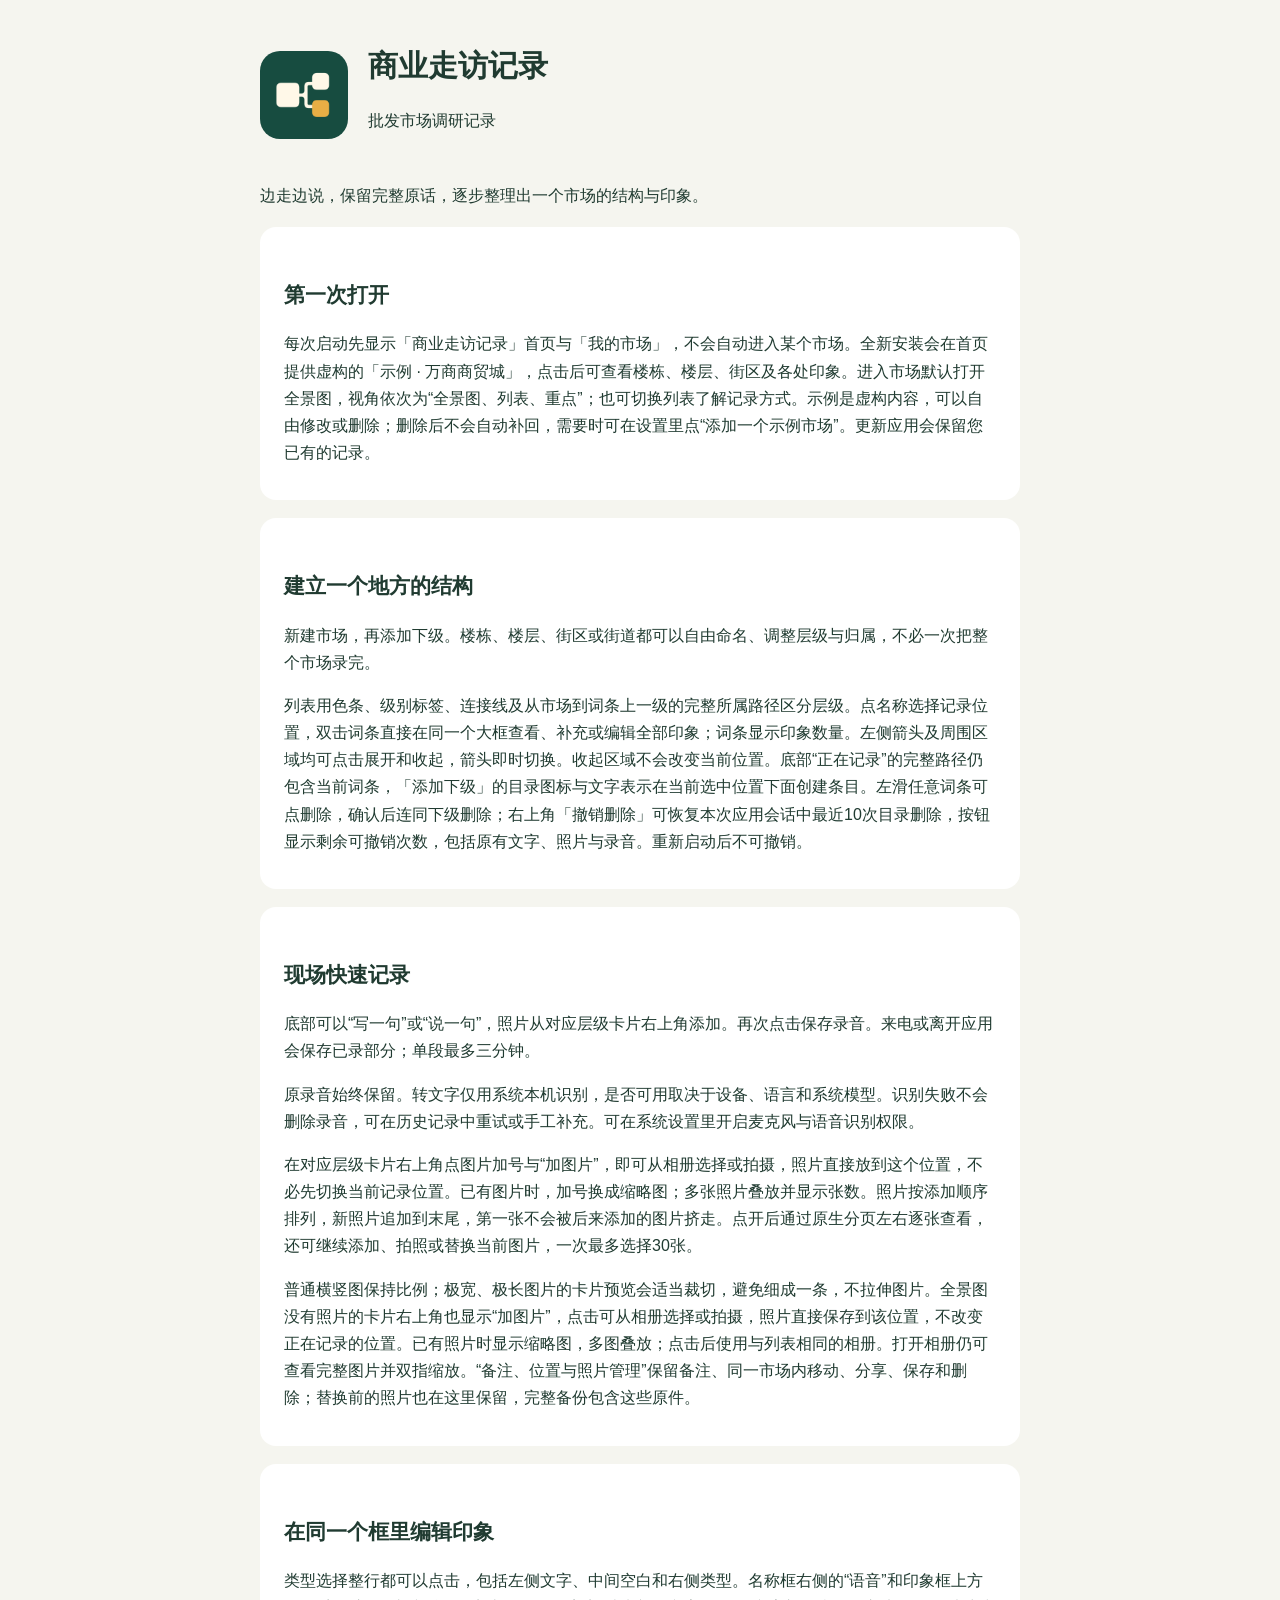
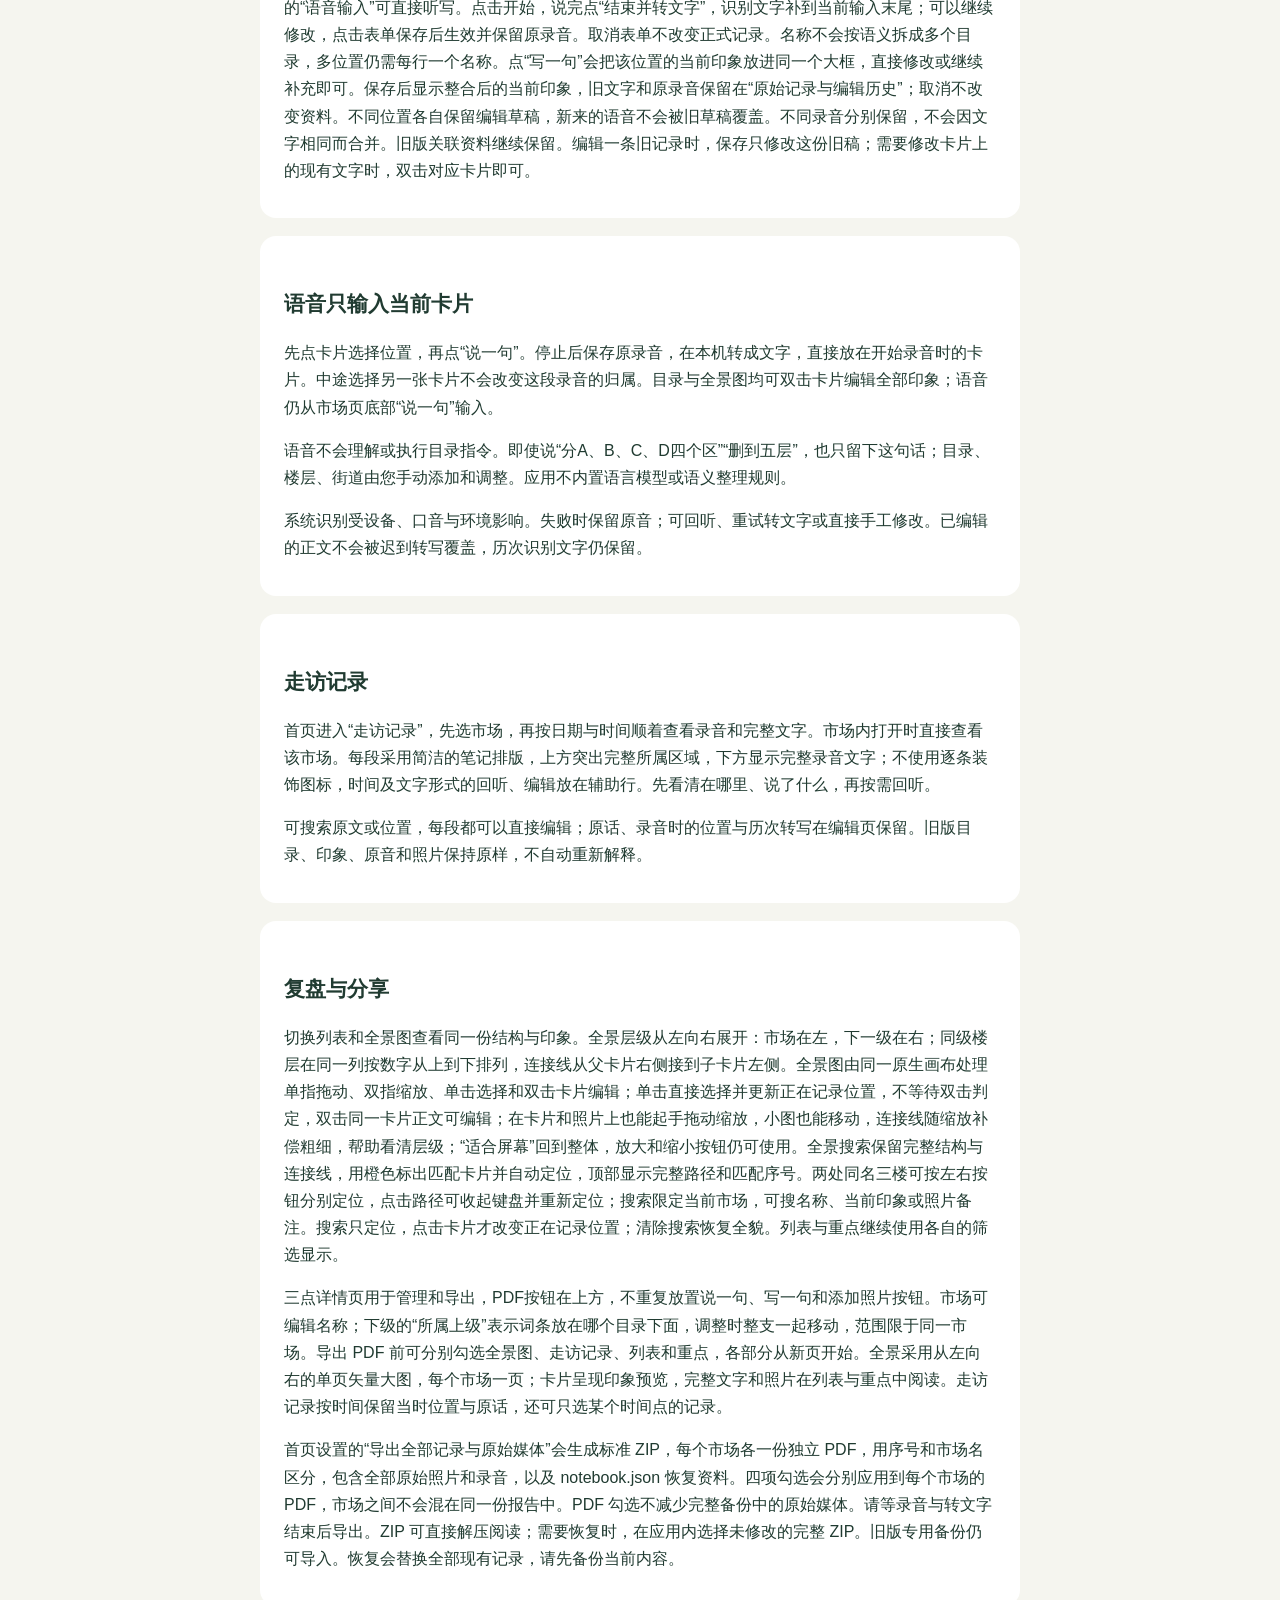
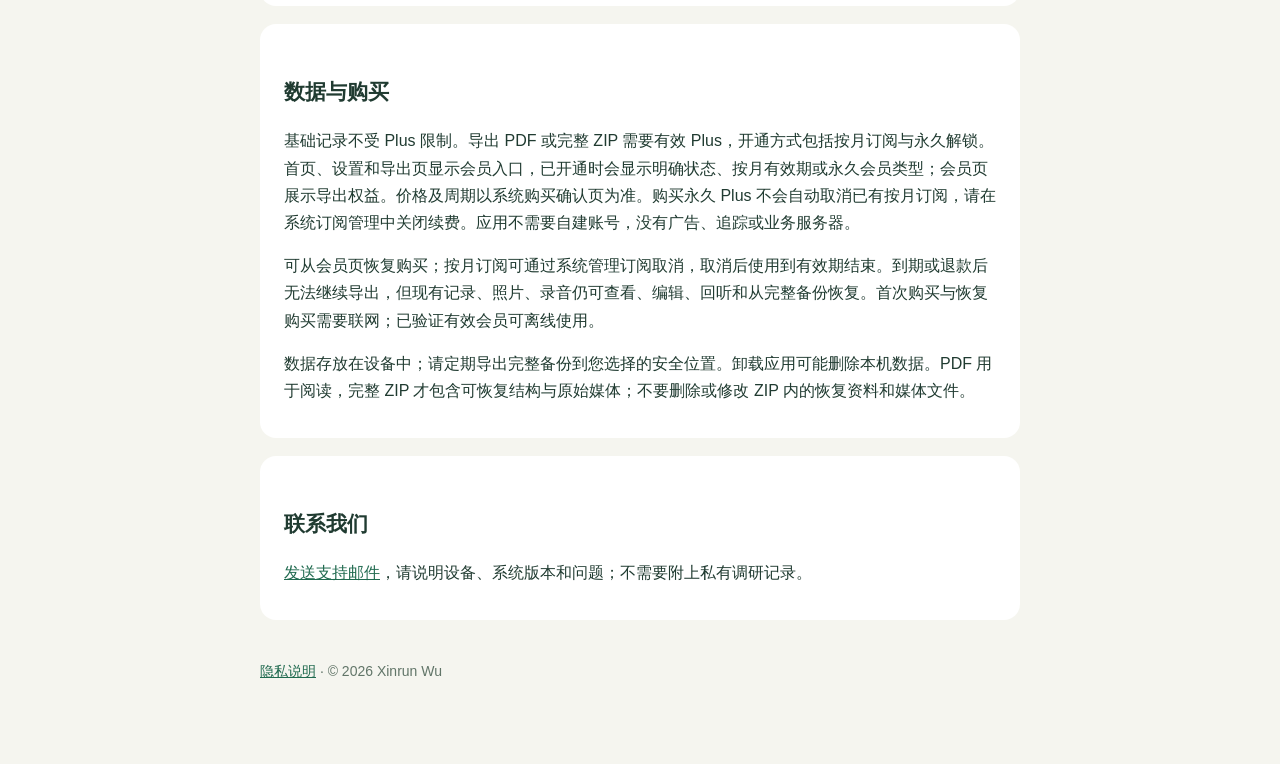
==== commit ab1e3bd7: "更新目录分支图标与个人会员购买说明" ====
--- a/index.html
+++ b/index.html
@@ -1 +1 @@
-<!doctype html><html lang="zh-Hans"><head><meta charset="utf-8"><meta name="viewport" content="width=device-width,initial-scale=1"><title>商业走访记录 — 使用帮助</title><link rel="icon" type="image/png" href="icon.png?v=29"><link rel="stylesheet" href="style.css"></head><body><header><img src="icon.png?v=29" alt="商业走访记录图标"><div><h1>商业走访记录</h1><p>批发市场调研记录</p></div></header><p>边走边说，保留完整原话，逐步整理出一个市场的结构与印象。</p><section><h2>第一次打开</h2><p>每次启动先显示「商业走访记录」首页与「我的市场」，不会自动进入某个市场。全新安装会在首页提供虚构的「示例 · 万商商贸城」，点击后可查看楼栋、楼层、街区及各处印象。进入市场默认打开全景图，视角依次为“全景图、列表、重点”；也可切换列表了解记录方式。示例是虚构内容，可以自由修改或删除；删除后不会自动补回，需要时可在设置里点“添加一个示例市场”。更新应用会保留您已有的记录。</p></section><section><h2>建立一个地方的结构</h2><p>新建市场，再添加下级。楼栋、楼层、街区或街道都可以自由命名、调整层级与归属，不必一次把整个市场录完。</p><p>列表用色条、级别标签、连接线及从市场到词条上一级的完整所属路径区分层级。点名称选择记录位置，双击词条直接在同一个大框查看、补充或编辑全部印象；词条显示印象数量。左侧箭头及周围区域均可点击展开和收起，箭头即时切换。收起区域不会改变当前位置。底部“正在记录”的完整路径仍包含当前词条，「添加下级」的目录图标与文字表示在当前选中位置下面创建条目。左滑任意词条可点删除，确认后连同下级删除；右上角「撤销删除」可恢复本次应用会话中最近10次目录删除，按钮显示剩余可撤销次数，包括原有文字、照片与录音。重新启动后不可撤销。</p></section><section><h2>现场快速记录</h2><p>底部可以“写一句”或“说一句”，照片从对应层级卡片右上角添加。再次点击保存录音。来电或离开应用会保存已录部分；单段最多三分钟。</p><p>原录音始终保留。转文字仅用系统本机识别，是否可用取决于设备、语言和系统模型。识别失败不会删除录音，可在历史记录中重试或手工补充。可在系统设置里开启麦克风与语音识别权限。</p><p>在对应层级卡片右上角点图片加号与“加图片”，即可从相册选择或拍摄，照片直接放到这个位置，不必先切换当前记录位置。已有图片时，加号换成缩略图；多张照片叠放并显示张数。照片按添加顺序排列，新照片追加到末尾，第一张不会被后来添加的图片挤走。点开后通过原生分页左右逐张查看，还可继续添加、拍照或替换当前图片，一次最多选择30张。</p><p>普通横竖图保持比例；极宽、极长图片的卡片预览会适当裁切，避免细成一条，不拉伸图片。全景图没有照片的卡片右上角也显示“加图片”，点击可从相册选择或拍摄，照片直接保存到该位置，不改变正在记录的位置。已有照片时显示缩略图，多图叠放；点击后使用与列表相同的相册。打开相册仍可查看完整图片并双指缩放。“备注、位置与照片管理”保留备注、同一市场内移动、分享、保存和删除；替换前的照片也在这里保留，完整备份包含这些原件。</p></section><section><h2>在同一个框里编辑印象</h2><p>类型选择整行都可以点击，包括左侧文字、中间空白和右侧类型。名称框右侧的“语音”和印象框上方的“语音输入”可直接听写。点击开始，说完点“结束并转文字”，识别文字补到当前输入末尾；可以继续修改，点击表单保存后生效并保留原录音。取消表单不改变正式记录。名称不会按语义拆成多个目录，多位置仍需每行一个名称。点“写一句”会把该位置的当前印象放进同一个大框，直接修改或继续补充即可。保存后显示整合后的当前印象，旧文字和原录音保留在“原始记录与编辑历史”；取消不改变资料。不同位置各自保留编辑草稿，新来的语音不会被旧草稿覆盖。不同录音分别保留，不会因文字相同而合并。旧版关联资料继续保留。编辑一条旧记录时，保存只修改这份旧稿；需要修改卡片上的现有文字时，双击对应卡片即可。</p></section><section><h2>语音只输入当前卡片</h2><p>先点卡片选择位置，再点“说一句”。停止后保存原录音，在本机转成文字，直接放在开始录音时的卡片。中途选择另一张卡片不会改变这段录音的归属。目录与全景图均可双击卡片编辑全部印象；语音仍从市场页底部“说一句”输入。</p><p>语音不会理解或执行目录指令。即使说“分A、B、C、D四个区”“删到五层”，也只留下这句话；目录、楼层、街道由您手动添加和调整。应用不内置语言模型或语义整理规则。</p><p>系统识别受设备、口音与环境影响。失败时保留原音；可回听、重试转文字或直接手工修改。已编辑的正文不会被迟到转写覆盖，历次识别文字仍保留。</p></section><section><h2>走访记录</h2><p>首页进入“走访记录”，先选市场，再按日期与时间顺着查看录音和完整文字。市场内打开时直接查看该市场。每段采用简洁的笔记排版，上方突出完整所属区域，下方显示完整录音文字；不使用逐条装饰图标，时间及文字形式的回听、编辑放在辅助行。先看清在哪里、说了什么，再按需回听。</p><p>可搜索原文或位置，每段都可以直接编辑；原话、录音时的位置与历次转写在编辑页保留。旧版目录、印象、原音和照片保持原样，不自动重新解释。</p></section><section><h2>复盘与分享</h2><p>切换列表和全景图查看同一份结构与印象。全景层级从左向右展开：市场在左，下一级在右；同级楼层在同一列按数字从上到下排列，连接线从父卡片右侧接到子卡片左侧。全景图由同一原生画布处理单指拖动、双指缩放、单击选择和双击卡片编辑；单击直接选择并更新正在记录位置，不等待双击判定，双击同一卡片正文可编辑；在卡片和照片上也能起手拖动缩放，小图也能移动，连接线随缩放补偿粗细，帮助看清层级；“适合屏幕”回到整体，放大和缩小按钮仍可使用。全景搜索保留完整结构与连接线，用橙色标出匹配卡片并自动定位，顶部显示完整路径和匹配序号。两处同名三楼可按左右按钮分别定位，点击路径可收起键盘并重新定位；搜索限定当前市场，可搜名称、当前印象或照片备注。搜索只定位，点击卡片才改变正在记录位置；清除搜索恢复全貌。列表与重点继续使用各自的筛选显示。</p><p>三点详情页用于管理和导出，PDF按钮在上方，不重复放置说一句、写一句和添加照片按钮。市场可编辑名称；下级的“所属上级”表示词条放在哪个目录下面，调整时整支一起移动，范围限于同一市场。导出 PDF 前可分别勾选全景图、走访记录、列表和重点，各部分从新页开始。全景采用从左向右的单页矢量大图，每个市场一页；卡片呈现印象预览，完整文字和照片在列表与重点中阅读。走访记录按时间保留当时位置与原话，还可只选某个时间点的记录。</p><p>首页设置的“导出全部记录与原始媒体”会生成标准 ZIP，每个市场各一份独立 PDF，用序号和市场名区分，包含全部原始照片和录音，以及 notebook.json 恢复资料。四项勾选会分别应用到每个市场的 PDF，市场之间不会混在同一份报告中。PDF 勾选不减少完整备份中的原始媒体。请等录音与转文字结束后导出。ZIP 可直接解压阅读；需要恢复时，在应用内选择未修改的完整 ZIP。旧版专用备份仍可导入。恢复会替换全部现有记录，请先备份当前内容。</p></section><section><h2>数据与购买</h2><p>基础记录不受 Plus 限制。导出 PDF 或完整 ZIP 需要有效 Plus，开通方式包括按月订阅与永久解锁。首页、设置和导出页显示会员入口，已开通时会显示明确状态、按月有效期或永久会员类型；会员页展示导出权益。正式购买选项和地区价格将在上线时提供，商品未开放时不会显示虚构价格或产生扣费。应用不需要自建账号，没有广告、追踪或业务服务器。</p><p>可从会员页恢复购买；按月订阅可通过系统管理订阅取消，取消后使用到有效期结束。到期或退款后无法继续导出，但现有记录、照片、录音仍可查看、编辑、回听和从完整备份恢复。首次购买与恢复购买需要联网；已验证有效会员可离线使用。</p><p>数据存放在设备中；请定期导出完整备份到您选择的安全位置。卸载应用可能删除本机数据。PDF 用于阅读，完整 ZIP 才包含可恢复结构与原始媒体；不要删除或修改 ZIP 内的恢复资料和媒体文件。</p></section><section><h2>联系我们</h2><p><a href="mailto:tillywong15@gmail.com">发送支持邮件</a>，请说明设备、系统版本和问题；不需要附上私有调研记录。</p></section><footer><a href="privacy.html">隐私说明</a> · © 2026 Xinrun Wu</footer></body></html>
+<!doctype html><html lang="zh-Hans"><head><meta charset="utf-8"><meta name="viewport" content="width=device-width,initial-scale=1"><title>商业走访记录 — 使用帮助</title><link rel="icon" type="image/png" href="icon.png?v=40"><link rel="stylesheet" href="style.css"></head><body><header><img src="icon.png?v=40" alt="商业走访记录图标"><div><h1>商业走访记录</h1><p>批发市场调研记录</p></div></header><p>边走边说，保留完整原话，逐步整理出一个市场的结构与印象。</p><section><h2>第一次打开</h2><p>每次启动先显示「商业走访记录」首页与「我的市场」，不会自动进入某个市场。全新安装会在首页提供虚构的「示例 · 万商商贸城」，点击后可查看楼栋、楼层、街区及各处印象。进入市场默认打开全景图，视角依次为“全景图、列表、重点”；也可切换列表了解记录方式。示例是虚构内容，可以自由修改或删除；删除后不会自动补回，需要时可在设置里点“添加一个示例市场”。更新应用会保留您已有的记录。</p></section><section><h2>建立一个地方的结构</h2><p>新建市场，再添加下级。楼栋、楼层、街区或街道都可以自由命名、调整层级与归属，不必一次把整个市场录完。</p><p>列表用色条、级别标签、连接线及从市场到词条上一级的完整所属路径区分层级。点名称选择记录位置，双击词条直接在同一个大框查看、补充或编辑全部印象；词条显示印象数量。左侧箭头及周围区域均可点击展开和收起，箭头即时切换。收起区域不会改变当前位置。底部“正在记录”的完整路径仍包含当前词条，「添加下级」的目录图标与文字表示在当前选中位置下面创建条目。左滑任意词条可点删除，确认后连同下级删除；右上角「撤销删除」可恢复本次应用会话中最近10次目录删除，按钮显示剩余可撤销次数，包括原有文字、照片与录音。重新启动后不可撤销。</p></section><section><h2>现场快速记录</h2><p>底部可以“写一句”或“说一句”，照片从对应层级卡片右上角添加。再次点击保存录音。来电或离开应用会保存已录部分；单段最多三分钟。</p><p>原录音始终保留。转文字仅用系统本机识别，是否可用取决于设备、语言和系统模型。识别失败不会删除录音，可在历史记录中重试或手工补充。可在系统设置里开启麦克风与语音识别权限。</p><p>在对应层级卡片右上角点图片加号与“加图片”，即可从相册选择或拍摄，照片直接放到这个位置，不必先切换当前记录位置。已有图片时，加号换成缩略图；多张照片叠放并显示张数。照片按添加顺序排列，新照片追加到末尾，第一张不会被后来添加的图片挤走。点开后通过原生分页左右逐张查看，还可继续添加、拍照或替换当前图片，一次最多选择30张。</p><p>普通横竖图保持比例；极宽、极长图片的卡片预览会适当裁切，避免细成一条，不拉伸图片。全景图没有照片的卡片右上角也显示“加图片”，点击可从相册选择或拍摄，照片直接保存到该位置，不改变正在记录的位置。已有照片时显示缩略图，多图叠放；点击后使用与列表相同的相册。打开相册仍可查看完整图片并双指缩放。“备注、位置与照片管理”保留备注、同一市场内移动、分享、保存和删除；替换前的照片也在这里保留，完整备份包含这些原件。</p></section><section><h2>在同一个框里编辑印象</h2><p>类型选择整行都可以点击，包括左侧文字、中间空白和右侧类型。名称框右侧的“语音”和印象框上方的“语音输入”可直接听写。点击开始，说完点“结束并转文字”，识别文字补到当前输入末尾；可以继续修改，点击表单保存后生效并保留原录音。取消表单不改变正式记录。名称不会按语义拆成多个目录，多位置仍需每行一个名称。点“写一句”会把该位置的当前印象放进同一个大框，直接修改或继续补充即可。保存后显示整合后的当前印象，旧文字和原录音保留在“原始记录与编辑历史”；取消不改变资料。不同位置各自保留编辑草稿，新来的语音不会被旧草稿覆盖。不同录音分别保留，不会因文字相同而合并。旧版关联资料继续保留。编辑一条旧记录时，保存只修改这份旧稿；需要修改卡片上的现有文字时，双击对应卡片即可。</p></section><section><h2>语音只输入当前卡片</h2><p>先点卡片选择位置，再点“说一句”。停止后保存原录音，在本机转成文字，直接放在开始录音时的卡片。中途选择另一张卡片不会改变这段录音的归属。目录与全景图均可双击卡片编辑全部印象；语音仍从市场页底部“说一句”输入。</p><p>语音不会理解或执行目录指令。即使说“分A、B、C、D四个区”“删到五层”，也只留下这句话；目录、楼层、街道由您手动添加和调整。应用不内置语言模型或语义整理规则。</p><p>系统识别受设备、口音与环境影响。失败时保留原音；可回听、重试转文字或直接手工修改。已编辑的正文不会被迟到转写覆盖，历次识别文字仍保留。</p></section><section><h2>走访记录</h2><p>首页进入“走访记录”，先选市场，再按日期与时间顺着查看录音和完整文字。市场内打开时直接查看该市场。每段采用简洁的笔记排版，上方突出完整所属区域，下方显示完整录音文字；不使用逐条装饰图标，时间及文字形式的回听、编辑放在辅助行。先看清在哪里、说了什么，再按需回听。</p><p>可搜索原文或位置，每段都可以直接编辑；原话、录音时的位置与历次转写在编辑页保留。旧版目录、印象、原音和照片保持原样，不自动重新解释。</p></section><section><h2>复盘与分享</h2><p>切换列表和全景图查看同一份结构与印象。全景层级从左向右展开：市场在左，下一级在右；同级楼层在同一列按数字从上到下排列，连接线从父卡片右侧接到子卡片左侧。全景图由同一原生画布处理单指拖动、双指缩放、单击选择和双击卡片编辑；单击直接选择并更新正在记录位置，不等待双击判定，双击同一卡片正文可编辑；在卡片和照片上也能起手拖动缩放，小图也能移动，连接线随缩放补偿粗细，帮助看清层级；“适合屏幕”回到整体，放大和缩小按钮仍可使用。全景搜索保留完整结构与连接线，用橙色标出匹配卡片并自动定位，顶部显示完整路径和匹配序号。两处同名三楼可按左右按钮分别定位，点击路径可收起键盘并重新定位；搜索限定当前市场，可搜名称、当前印象或照片备注。搜索只定位，点击卡片才改变正在记录位置；清除搜索恢复全貌。列表与重点继续使用各自的筛选显示。</p><p>三点详情页用于管理和导出，PDF按钮在上方，不重复放置说一句、写一句和添加照片按钮。市场可编辑名称；下级的“所属上级”表示词条放在哪个目录下面，调整时整支一起移动，范围限于同一市场。导出 PDF 前可分别勾选全景图、走访记录、列表和重点，各部分从新页开始。全景采用从左向右的单页矢量大图，每个市场一页；卡片呈现印象预览，完整文字和照片在列表与重点中阅读。走访记录按时间保留当时位置与原话，还可只选某个时间点的记录。</p><p>首页设置的“导出全部记录与原始媒体”会生成标准 ZIP，每个市场各一份独立 PDF，用序号和市场名区分，包含全部原始照片和录音，以及 notebook.json 恢复资料。四项勾选会分别应用到每个市场的 PDF，市场之间不会混在同一份报告中。PDF 勾选不减少完整备份中的原始媒体。请等录音与转文字结束后导出。ZIP 可直接解压阅读；需要恢复时，在应用内选择未修改的完整 ZIP。旧版专用备份仍可导入。恢复会替换全部现有记录，请先备份当前内容。</p></section><section><h2>数据与购买</h2><p>基础记录不受 Plus 限制。导出 PDF 或完整 ZIP 需要有效 Plus，开通方式包括按月订阅与永久解锁。首页、设置和导出页显示会员入口，已开通时会显示明确状态、按月有效期或永久会员类型；会员页展示导出权益。价格及周期以系统购买确认页为准。购买永久 Plus 不会自动取消已有按月订阅，请在系统订阅管理中关闭续费。应用不需要自建账号，没有广告、追踪或业务服务器。</p><p>可从会员页恢复购买；按月订阅可通过系统管理订阅取消，取消后使用到有效期结束。到期或退款后无法继续导出，但现有记录、照片、录音仍可查看、编辑、回听和从完整备份恢复。首次购买与恢复购买需要联网；已验证有效会员可离线使用。</p><p>数据存放在设备中；请定期导出完整备份到您选择的安全位置。卸载应用可能删除本机数据。PDF 用于阅读，完整 ZIP 才包含可恢复结构与原始媒体；不要删除或修改 ZIP 内的恢复资料和媒体文件。</p></section><section><h2>联系我们</h2><p><a href="mailto:tillywong15@gmail.com">发送支持邮件</a>，请说明设备、系统版本和问题；不需要附上私有调研记录。</p></section><footer><a href="privacy.html">隐私说明</a> · © 2026 Xinrun Wu</footer></body></html>
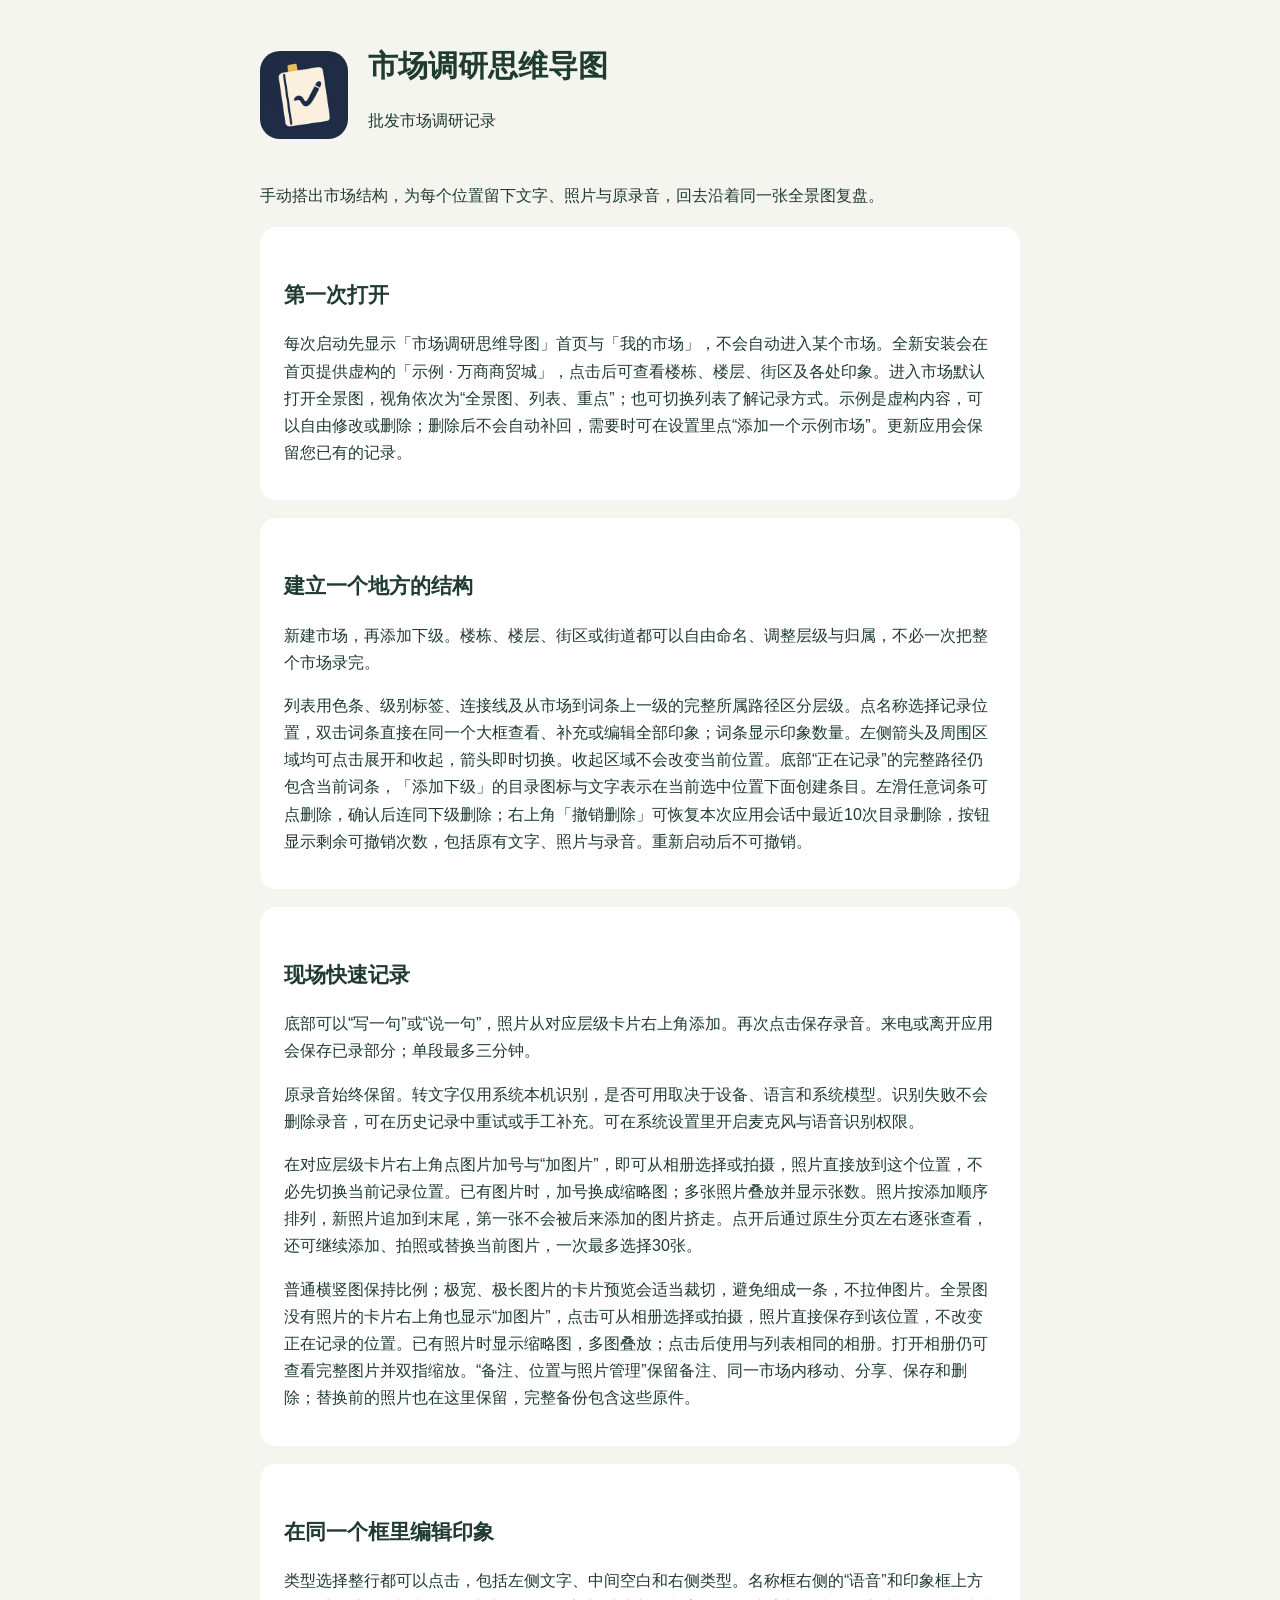
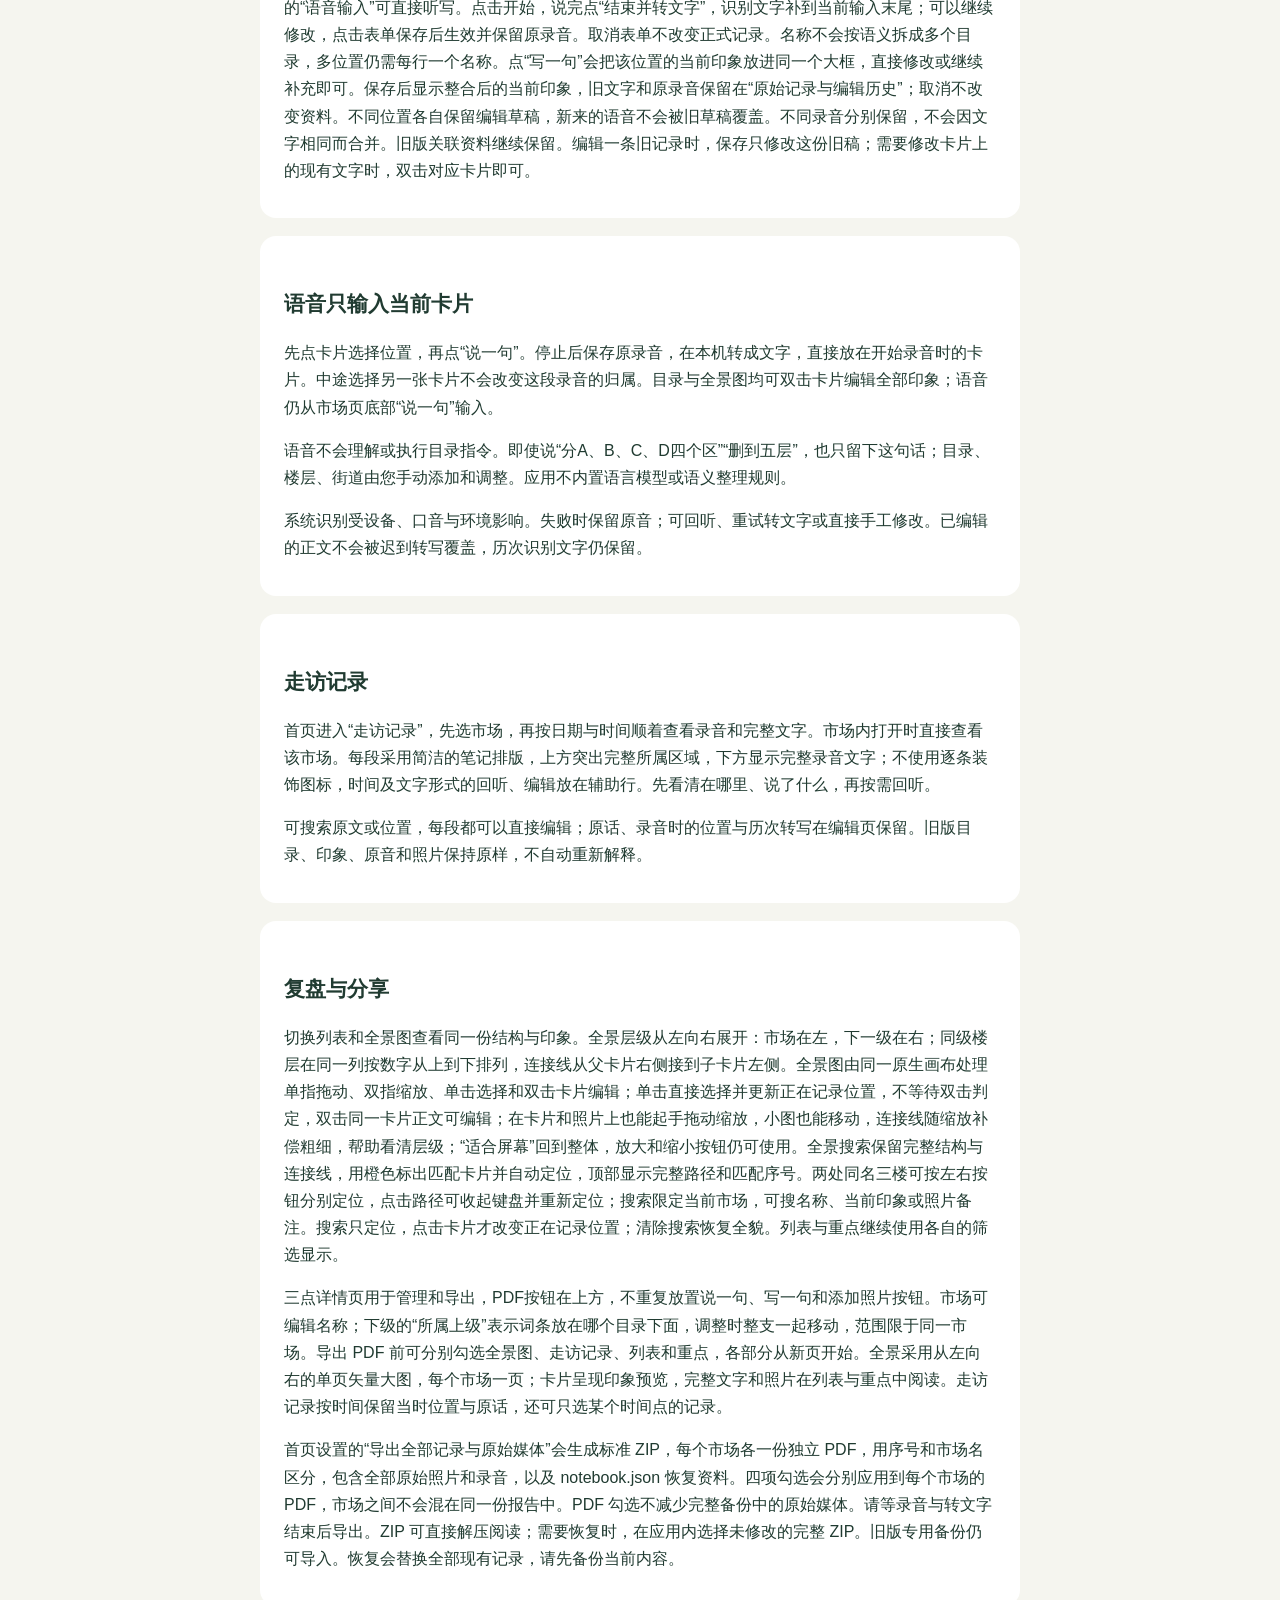
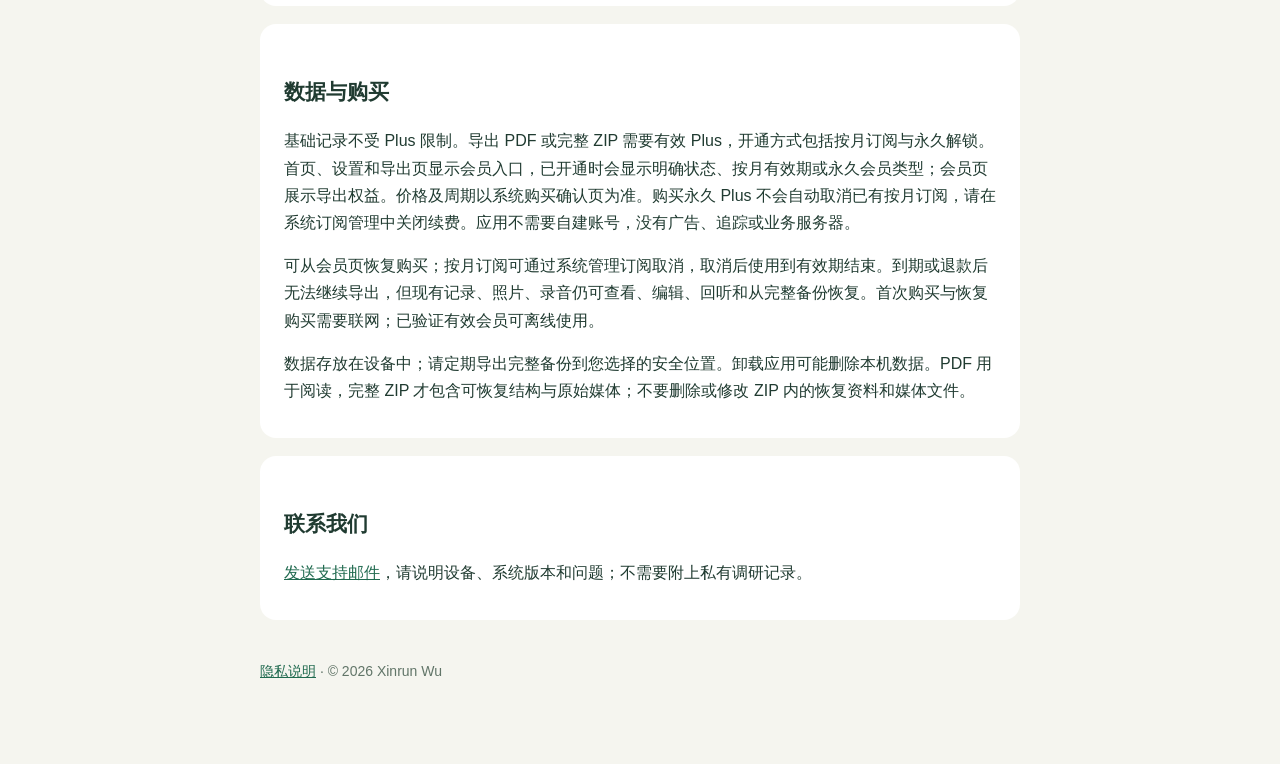
==== commit 5930eb93: "Rename support site to market research mind map" ====
--- a/index.html
+++ b/index.html
@@ -1 +1 @@
-<!doctype html><html lang="zh-Hans"><head><meta charset="utf-8"><meta name="viewport" content="width=device-width,initial-scale=1"><title>商业走访记录 — 使用帮助</title><link rel="icon" type="image/png" href="icon.png?v=40"><link rel="stylesheet" href="style.css"></head><body><header><img src="icon.png?v=40" alt="商业走访记录图标"><div><h1>商业走访记录</h1><p>批发市场调研记录</p></div></header><p>边走边说，保留完整原话，逐步整理出一个市场的结构与印象。</p><section><h2>第一次打开</h2><p>每次启动先显示「商业走访记录」首页与「我的市场」，不会自动进入某个市场。全新安装会在首页提供虚构的「示例 · 万商商贸城」，点击后可查看楼栋、楼层、街区及各处印象。进入市场默认打开全景图，视角依次为“全景图、列表、重点”；也可切换列表了解记录方式。示例是虚构内容，可以自由修改或删除；删除后不会自动补回，需要时可在设置里点“添加一个示例市场”。更新应用会保留您已有的记录。</p></section><section><h2>建立一个地方的结构</h2><p>新建市场，再添加下级。楼栋、楼层、街区或街道都可以自由命名、调整层级与归属，不必一次把整个市场录完。</p><p>列表用色条、级别标签、连接线及从市场到词条上一级的完整所属路径区分层级。点名称选择记录位置，双击词条直接在同一个大框查看、补充或编辑全部印象；词条显示印象数量。左侧箭头及周围区域均可点击展开和收起，箭头即时切换。收起区域不会改变当前位置。底部“正在记录”的完整路径仍包含当前词条，「添加下级」的目录图标与文字表示在当前选中位置下面创建条目。左滑任意词条可点删除，确认后连同下级删除；右上角「撤销删除」可恢复本次应用会话中最近10次目录删除，按钮显示剩余可撤销次数，包括原有文字、照片与录音。重新启动后不可撤销。</p></section><section><h2>现场快速记录</h2><p>底部可以“写一句”或“说一句”，照片从对应层级卡片右上角添加。再次点击保存录音。来电或离开应用会保存已录部分；单段最多三分钟。</p><p>原录音始终保留。转文字仅用系统本机识别，是否可用取决于设备、语言和系统模型。识别失败不会删除录音，可在历史记录中重试或手工补充。可在系统设置里开启麦克风与语音识别权限。</p><p>在对应层级卡片右上角点图片加号与“加图片”，即可从相册选择或拍摄，照片直接放到这个位置，不必先切换当前记录位置。已有图片时，加号换成缩略图；多张照片叠放并显示张数。照片按添加顺序排列，新照片追加到末尾，第一张不会被后来添加的图片挤走。点开后通过原生分页左右逐张查看，还可继续添加、拍照或替换当前图片，一次最多选择30张。</p><p>普通横竖图保持比例；极宽、极长图片的卡片预览会适当裁切，避免细成一条，不拉伸图片。全景图没有照片的卡片右上角也显示“加图片”，点击可从相册选择或拍摄，照片直接保存到该位置，不改变正在记录的位置。已有照片时显示缩略图，多图叠放；点击后使用与列表相同的相册。打开相册仍可查看完整图片并双指缩放。“备注、位置与照片管理”保留备注、同一市场内移动、分享、保存和删除；替换前的照片也在这里保留，完整备份包含这些原件。</p></section><section><h2>在同一个框里编辑印象</h2><p>类型选择整行都可以点击，包括左侧文字、中间空白和右侧类型。名称框右侧的“语音”和印象框上方的“语音输入”可直接听写。点击开始，说完点“结束并转文字”，识别文字补到当前输入末尾；可以继续修改，点击表单保存后生效并保留原录音。取消表单不改变正式记录。名称不会按语义拆成多个目录，多位置仍需每行一个名称。点“写一句”会把该位置的当前印象放进同一个大框，直接修改或继续补充即可。保存后显示整合后的当前印象，旧文字和原录音保留在“原始记录与编辑历史”；取消不改变资料。不同位置各自保留编辑草稿，新来的语音不会被旧草稿覆盖。不同录音分别保留，不会因文字相同而合并。旧版关联资料继续保留。编辑一条旧记录时，保存只修改这份旧稿；需要修改卡片上的现有文字时，双击对应卡片即可。</p></section><section><h2>语音只输入当前卡片</h2><p>先点卡片选择位置，再点“说一句”。停止后保存原录音，在本机转成文字，直接放在开始录音时的卡片。中途选择另一张卡片不会改变这段录音的归属。目录与全景图均可双击卡片编辑全部印象；语音仍从市场页底部“说一句”输入。</p><p>语音不会理解或执行目录指令。即使说“分A、B、C、D四个区”“删到五层”，也只留下这句话；目录、楼层、街道由您手动添加和调整。应用不内置语言模型或语义整理规则。</p><p>系统识别受设备、口音与环境影响。失败时保留原音；可回听、重试转文字或直接手工修改。已编辑的正文不会被迟到转写覆盖，历次识别文字仍保留。</p></section><section><h2>走访记录</h2><p>首页进入“走访记录”，先选市场，再按日期与时间顺着查看录音和完整文字。市场内打开时直接查看该市场。每段采用简洁的笔记排版，上方突出完整所属区域，下方显示完整录音文字；不使用逐条装饰图标，时间及文字形式的回听、编辑放在辅助行。先看清在哪里、说了什么，再按需回听。</p><p>可搜索原文或位置，每段都可以直接编辑；原话、录音时的位置与历次转写在编辑页保留。旧版目录、印象、原音和照片保持原样，不自动重新解释。</p></section><section><h2>复盘与分享</h2><p>切换列表和全景图查看同一份结构与印象。全景层级从左向右展开：市场在左，下一级在右；同级楼层在同一列按数字从上到下排列，连接线从父卡片右侧接到子卡片左侧。全景图由同一原生画布处理单指拖动、双指缩放、单击选择和双击卡片编辑；单击直接选择并更新正在记录位置，不等待双击判定，双击同一卡片正文可编辑；在卡片和照片上也能起手拖动缩放，小图也能移动，连接线随缩放补偿粗细，帮助看清层级；“适合屏幕”回到整体，放大和缩小按钮仍可使用。全景搜索保留完整结构与连接线，用橙色标出匹配卡片并自动定位，顶部显示完整路径和匹配序号。两处同名三楼可按左右按钮分别定位，点击路径可收起键盘并重新定位；搜索限定当前市场，可搜名称、当前印象或照片备注。搜索只定位，点击卡片才改变正在记录位置；清除搜索恢复全貌。列表与重点继续使用各自的筛选显示。</p><p>三点详情页用于管理和导出，PDF按钮在上方，不重复放置说一句、写一句和添加照片按钮。市场可编辑名称；下级的“所属上级”表示词条放在哪个目录下面，调整时整支一起移动，范围限于同一市场。导出 PDF 前可分别勾选全景图、走访记录、列表和重点，各部分从新页开始。全景采用从左向右的单页矢量大图，每个市场一页；卡片呈现印象预览，完整文字和照片在列表与重点中阅读。走访记录按时间保留当时位置与原话，还可只选某个时间点的记录。</p><p>首页设置的“导出全部记录与原始媒体”会生成标准 ZIP，每个市场各一份独立 PDF，用序号和市场名区分，包含全部原始照片和录音，以及 notebook.json 恢复资料。四项勾选会分别应用到每个市场的 PDF，市场之间不会混在同一份报告中。PDF 勾选不减少完整备份中的原始媒体。请等录音与转文字结束后导出。ZIP 可直接解压阅读；需要恢复时，在应用内选择未修改的完整 ZIP。旧版专用备份仍可导入。恢复会替换全部现有记录，请先备份当前内容。</p></section><section><h2>数据与购买</h2><p>基础记录不受 Plus 限制。导出 PDF 或完整 ZIP 需要有效 Plus，开通方式包括按月订阅与永久解锁。首页、设置和导出页显示会员入口，已开通时会显示明确状态、按月有效期或永久会员类型；会员页展示导出权益。价格及周期以系统购买确认页为准。购买永久 Plus 不会自动取消已有按月订阅，请在系统订阅管理中关闭续费。应用不需要自建账号，没有广告、追踪或业务服务器。</p><p>可从会员页恢复购买；按月订阅可通过系统管理订阅取消，取消后使用到有效期结束。到期或退款后无法继续导出，但现有记录、照片、录音仍可查看、编辑、回听和从完整备份恢复。首次购买与恢复购买需要联网；已验证有效会员可离线使用。</p><p>数据存放在设备中；请定期导出完整备份到您选择的安全位置。卸载应用可能删除本机数据。PDF 用于阅读，完整 ZIP 才包含可恢复结构与原始媒体；不要删除或修改 ZIP 内的恢复资料和媒体文件。</p></section><section><h2>联系我们</h2><p><a href="mailto:tillywong15@gmail.com">发送支持邮件</a>，请说明设备、系统版本和问题；不需要附上私有调研记录。</p></section><footer><a href="privacy.html">隐私说明</a> · © 2026 Xinrun Wu</footer></body></html>
+<!doctype html><html lang="zh-Hans"><head><meta charset="utf-8"><meta name="viewport" content="width=device-width,initial-scale=1"><title>市场调研思维导图 — 使用帮助</title><link rel="icon" type="image/png" href="icon.png?v=40"><link rel="stylesheet" href="style.css"></head><body><header><img src="icon.png?v=40" alt="市场调研思维导图图标"><div><h1>市场调研思维导图</h1><p>批发市场调研记录</p></div></header><p>手动搭出市场结构，为每个位置留下文字、照片与原录音，回去沿着同一张全景图复盘。</p><section><h2>第一次打开</h2><p>每次启动先显示「市场调研思维导图」首页与「我的市场」，不会自动进入某个市场。全新安装会在首页提供虚构的「示例 · 万商商贸城」，点击后可查看楼栋、楼层、街区及各处印象。进入市场默认打开全景图，视角依次为“全景图、列表、重点”；也可切换列表了解记录方式。示例是虚构内容，可以自由修改或删除；删除后不会自动补回，需要时可在设置里点“添加一个示例市场”。更新应用会保留您已有的记录。</p></section><section><h2>建立一个地方的结构</h2><p>新建市场，再添加下级。楼栋、楼层、街区或街道都可以自由命名、调整层级与归属，不必一次把整个市场录完。</p><p>列表用色条、级别标签、连接线及从市场到词条上一级的完整所属路径区分层级。点名称选择记录位置，双击词条直接在同一个大框查看、补充或编辑全部印象；词条显示印象数量。左侧箭头及周围区域均可点击展开和收起，箭头即时切换。收起区域不会改变当前位置。底部“正在记录”的完整路径仍包含当前词条，「添加下级」的目录图标与文字表示在当前选中位置下面创建条目。左滑任意词条可点删除，确认后连同下级删除；右上角「撤销删除」可恢复本次应用会话中最近10次目录删除，按钮显示剩余可撤销次数，包括原有文字、照片与录音。重新启动后不可撤销。</p></section><section><h2>现场快速记录</h2><p>底部可以“写一句”或“说一句”，照片从对应层级卡片右上角添加。再次点击保存录音。来电或离开应用会保存已录部分；单段最多三分钟。</p><p>原录音始终保留。转文字仅用系统本机识别，是否可用取决于设备、语言和系统模型。识别失败不会删除录音，可在历史记录中重试或手工补充。可在系统设置里开启麦克风与语音识别权限。</p><p>在对应层级卡片右上角点图片加号与“加图片”，即可从相册选择或拍摄，照片直接放到这个位置，不必先切换当前记录位置。已有图片时，加号换成缩略图；多张照片叠放并显示张数。照片按添加顺序排列，新照片追加到末尾，第一张不会被后来添加的图片挤走。点开后通过原生分页左右逐张查看，还可继续添加、拍照或替换当前图片，一次最多选择30张。</p><p>普通横竖图保持比例；极宽、极长图片的卡片预览会适当裁切，避免细成一条，不拉伸图片。全景图没有照片的卡片右上角也显示“加图片”，点击可从相册选择或拍摄，照片直接保存到该位置，不改变正在记录的位置。已有照片时显示缩略图，多图叠放；点击后使用与列表相同的相册。打开相册仍可查看完整图片并双指缩放。“备注、位置与照片管理”保留备注、同一市场内移动、分享、保存和删除；替换前的照片也在这里保留，完整备份包含这些原件。</p></section><section><h2>在同一个框里编辑印象</h2><p>类型选择整行都可以点击，包括左侧文字、中间空白和右侧类型。名称框右侧的“语音”和印象框上方的“语音输入”可直接听写。点击开始，说完点“结束并转文字”，识别文字补到当前输入末尾；可以继续修改，点击表单保存后生效并保留原录音。取消表单不改变正式记录。名称不会按语义拆成多个目录，多位置仍需每行一个名称。点“写一句”会把该位置的当前印象放进同一个大框，直接修改或继续补充即可。保存后显示整合后的当前印象，旧文字和原录音保留在“原始记录与编辑历史”；取消不改变资料。不同位置各自保留编辑草稿，新来的语音不会被旧草稿覆盖。不同录音分别保留，不会因文字相同而合并。旧版关联资料继续保留。编辑一条旧记录时，保存只修改这份旧稿；需要修改卡片上的现有文字时，双击对应卡片即可。</p></section><section><h2>语音只输入当前卡片</h2><p>先点卡片选择位置，再点“说一句”。停止后保存原录音，在本机转成文字，直接放在开始录音时的卡片。中途选择另一张卡片不会改变这段录音的归属。目录与全景图均可双击卡片编辑全部印象；语音仍从市场页底部“说一句”输入。</p><p>语音不会理解或执行目录指令。即使说“分A、B、C、D四个区”“删到五层”，也只留下这句话；目录、楼层、街道由您手动添加和调整。应用不内置语言模型或语义整理规则。</p><p>系统识别受设备、口音与环境影响。失败时保留原音；可回听、重试转文字或直接手工修改。已编辑的正文不会被迟到转写覆盖，历次识别文字仍保留。</p></section><section><h2>走访记录</h2><p>首页进入“走访记录”，先选市场，再按日期与时间顺着查看录音和完整文字。市场内打开时直接查看该市场。每段采用简洁的笔记排版，上方突出完整所属区域，下方显示完整录音文字；不使用逐条装饰图标，时间及文字形式的回听、编辑放在辅助行。先看清在哪里、说了什么，再按需回听。</p><p>可搜索原文或位置，每段都可以直接编辑；原话、录音时的位置与历次转写在编辑页保留。旧版目录、印象、原音和照片保持原样，不自动重新解释。</p></section><section><h2>复盘与分享</h2><p>切换列表和全景图查看同一份结构与印象。全景层级从左向右展开：市场在左，下一级在右；同级楼层在同一列按数字从上到下排列，连接线从父卡片右侧接到子卡片左侧。全景图由同一原生画布处理单指拖动、双指缩放、单击选择和双击卡片编辑；单击直接选择并更新正在记录位置，不等待双击判定，双击同一卡片正文可编辑；在卡片和照片上也能起手拖动缩放，小图也能移动，连接线随缩放补偿粗细，帮助看清层级；“适合屏幕”回到整体，放大和缩小按钮仍可使用。全景搜索保留完整结构与连接线，用橙色标出匹配卡片并自动定位，顶部显示完整路径和匹配序号。两处同名三楼可按左右按钮分别定位，点击路径可收起键盘并重新定位；搜索限定当前市场，可搜名称、当前印象或照片备注。搜索只定位，点击卡片才改变正在记录位置；清除搜索恢复全貌。列表与重点继续使用各自的筛选显示。</p><p>三点详情页用于管理和导出，PDF按钮在上方，不重复放置说一句、写一句和添加照片按钮。市场可编辑名称；下级的“所属上级”表示词条放在哪个目录下面，调整时整支一起移动，范围限于同一市场。导出 PDF 前可分别勾选全景图、走访记录、列表和重点，各部分从新页开始。全景采用从左向右的单页矢量大图，每个市场一页；卡片呈现印象预览，完整文字和照片在列表与重点中阅读。走访记录按时间保留当时位置与原话，还可只选某个时间点的记录。</p><p>首页设置的“导出全部记录与原始媒体”会生成标准 ZIP，每个市场各一份独立 PDF，用序号和市场名区分，包含全部原始照片和录音，以及 notebook.json 恢复资料。四项勾选会分别应用到每个市场的 PDF，市场之间不会混在同一份报告中。PDF 勾选不减少完整备份中的原始媒体。请等录音与转文字结束后导出。ZIP 可直接解压阅读；需要恢复时，在应用内选择未修改的完整 ZIP。旧版专用备份仍可导入。恢复会替换全部现有记录，请先备份当前内容。</p></section><section><h2>数据与购买</h2><p>基础记录不受 Plus 限制。导出 PDF 或完整 ZIP 需要有效 Plus，开通方式包括按月订阅与永久解锁。首页、设置和导出页显示会员入口，已开通时会显示明确状态、按月有效期或永久会员类型；会员页展示导出权益。价格及周期以系统购买确认页为准。购买永久 Plus 不会自动取消已有按月订阅，请在系统订阅管理中关闭续费。应用不需要自建账号，没有广告、追踪或业务服务器。</p><p>可从会员页恢复购买；按月订阅可通过系统管理订阅取消，取消后使用到有效期结束。到期或退款后无法继续导出，但现有记录、照片、录音仍可查看、编辑、回听和从完整备份恢复。首次购买与恢复购买需要联网；已验证有效会员可离线使用。</p><p>数据存放在设备中；请定期导出完整备份到您选择的安全位置。卸载应用可能删除本机数据。PDF 用于阅读，完整 ZIP 才包含可恢复结构与原始媒体；不要删除或修改 ZIP 内的恢复资料和媒体文件。</p></section><section><h2>联系我们</h2><p><a href="mailto:tillywong15@gmail.com">发送支持邮件</a>，请说明设备、系统版本和问题；不需要附上私有调研记录。</p></section><footer><a href="privacy.html">隐私说明</a> · © 2026 Xinrun Wu</footer></body></html>
